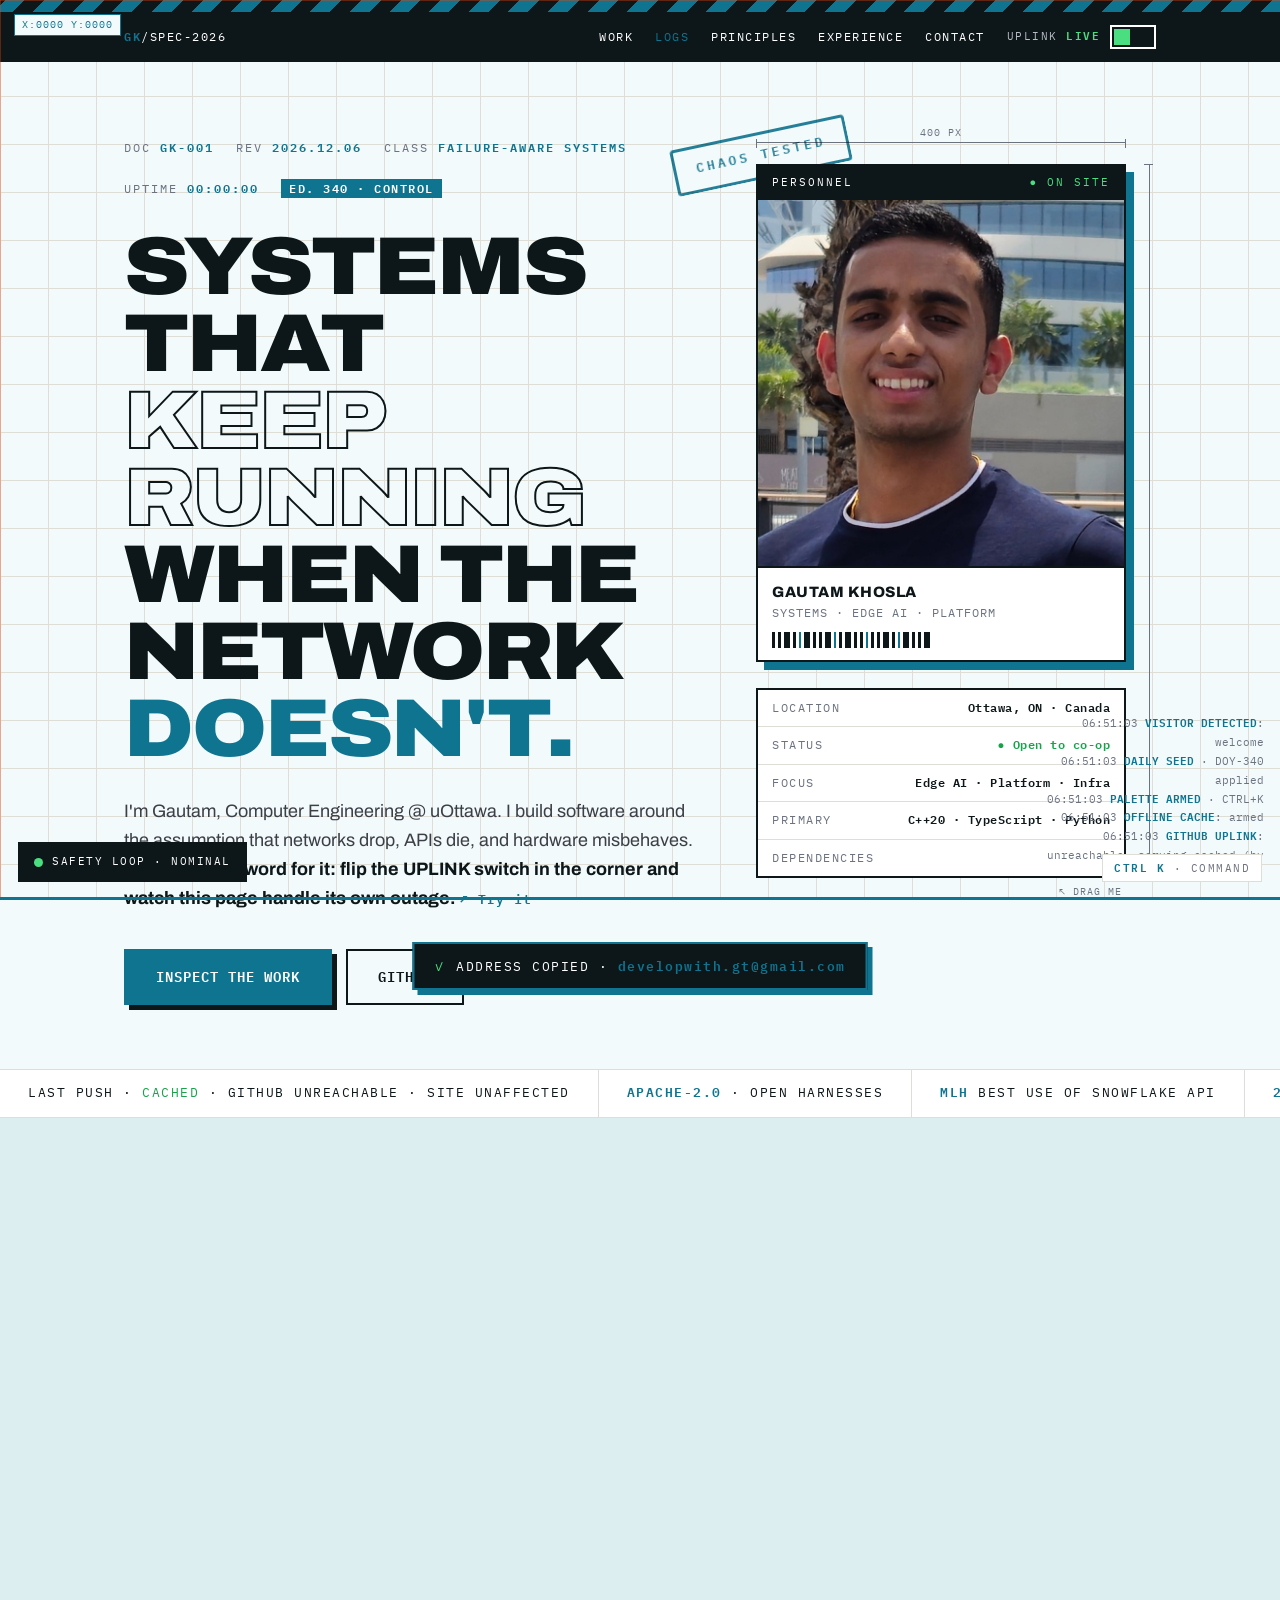
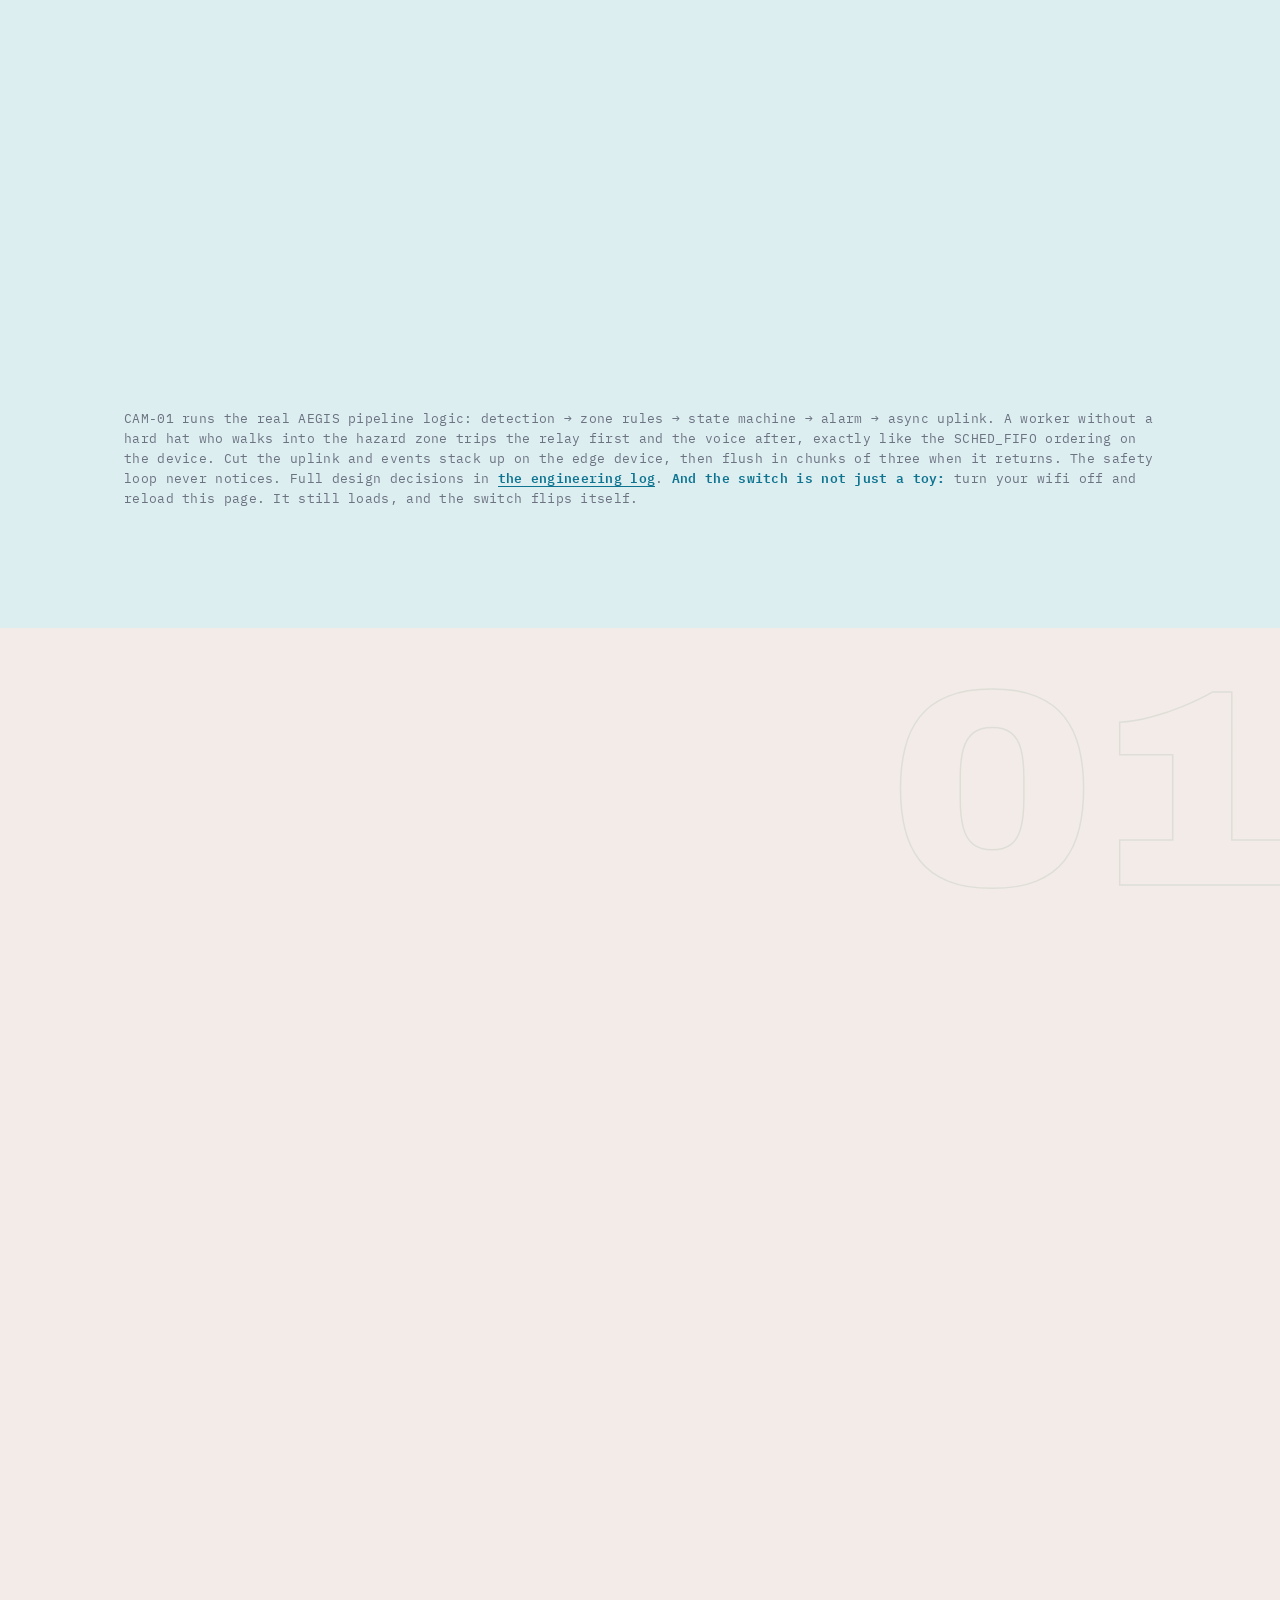
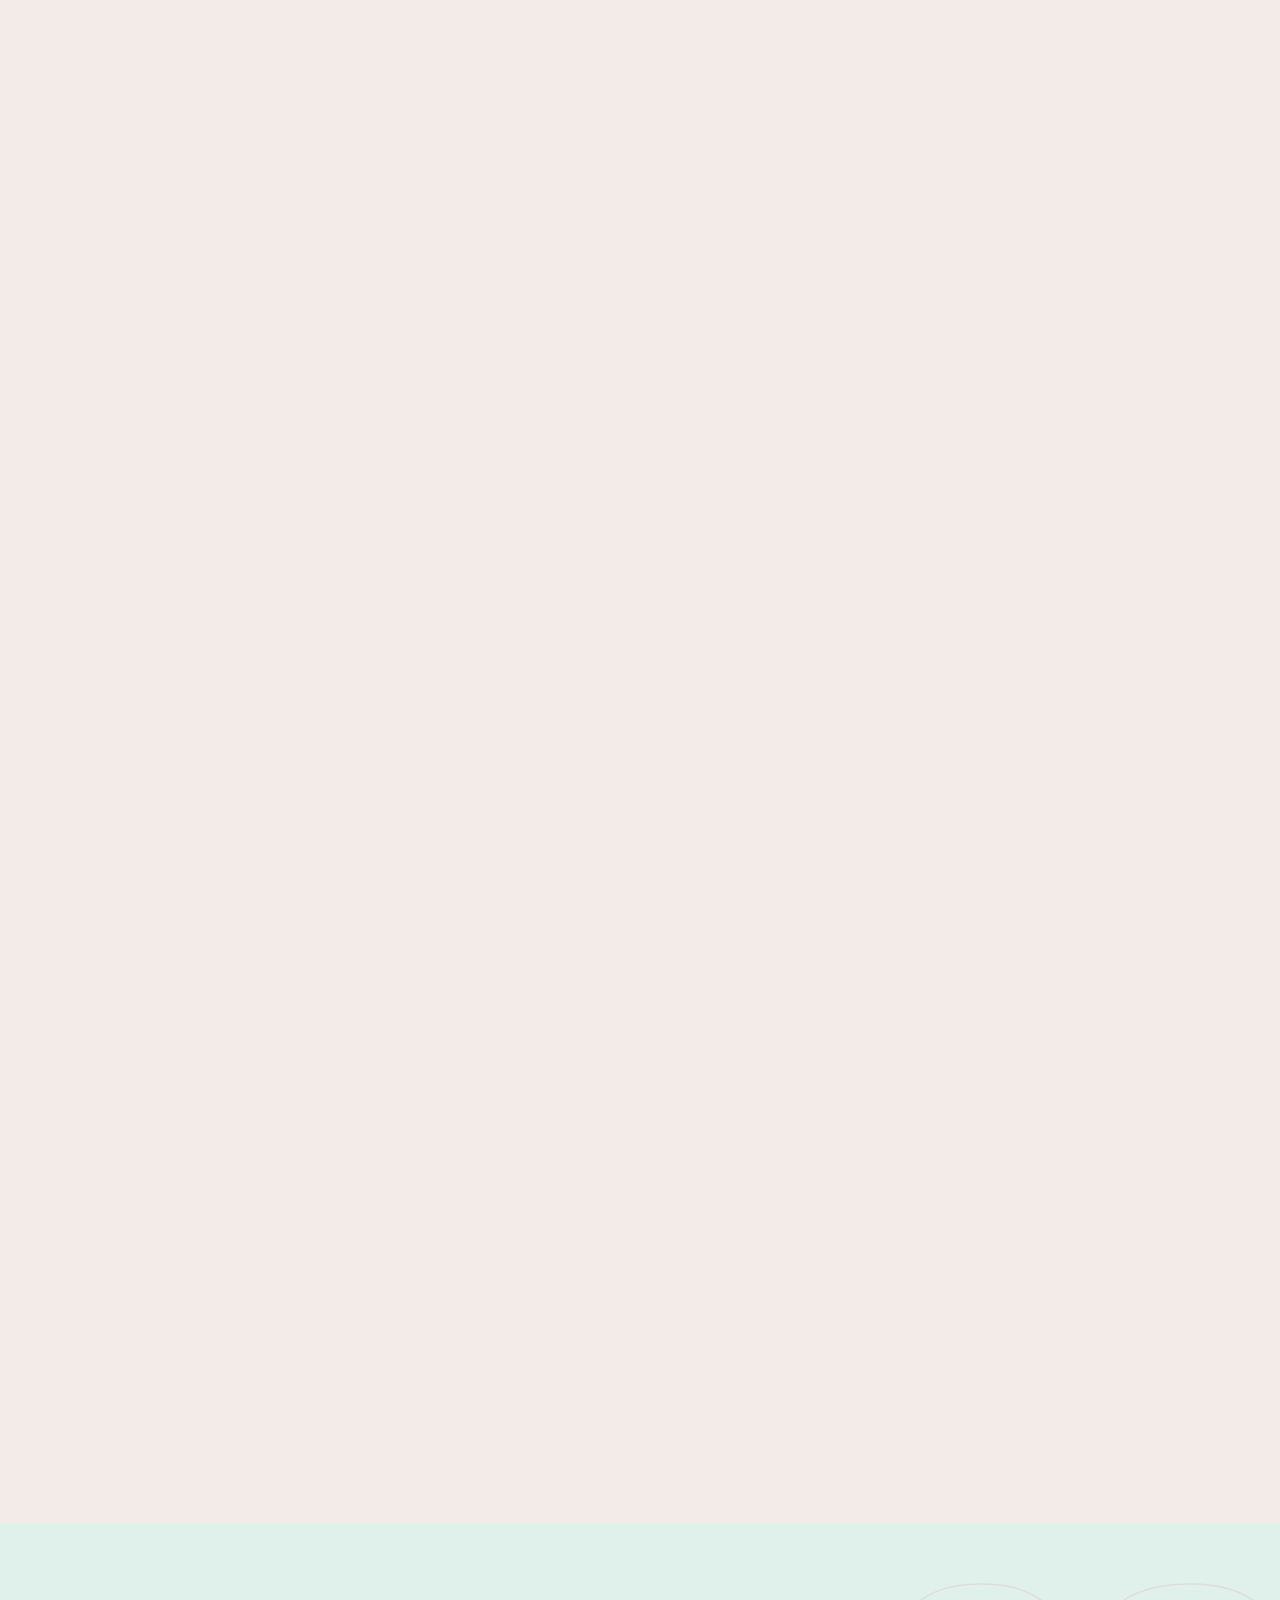
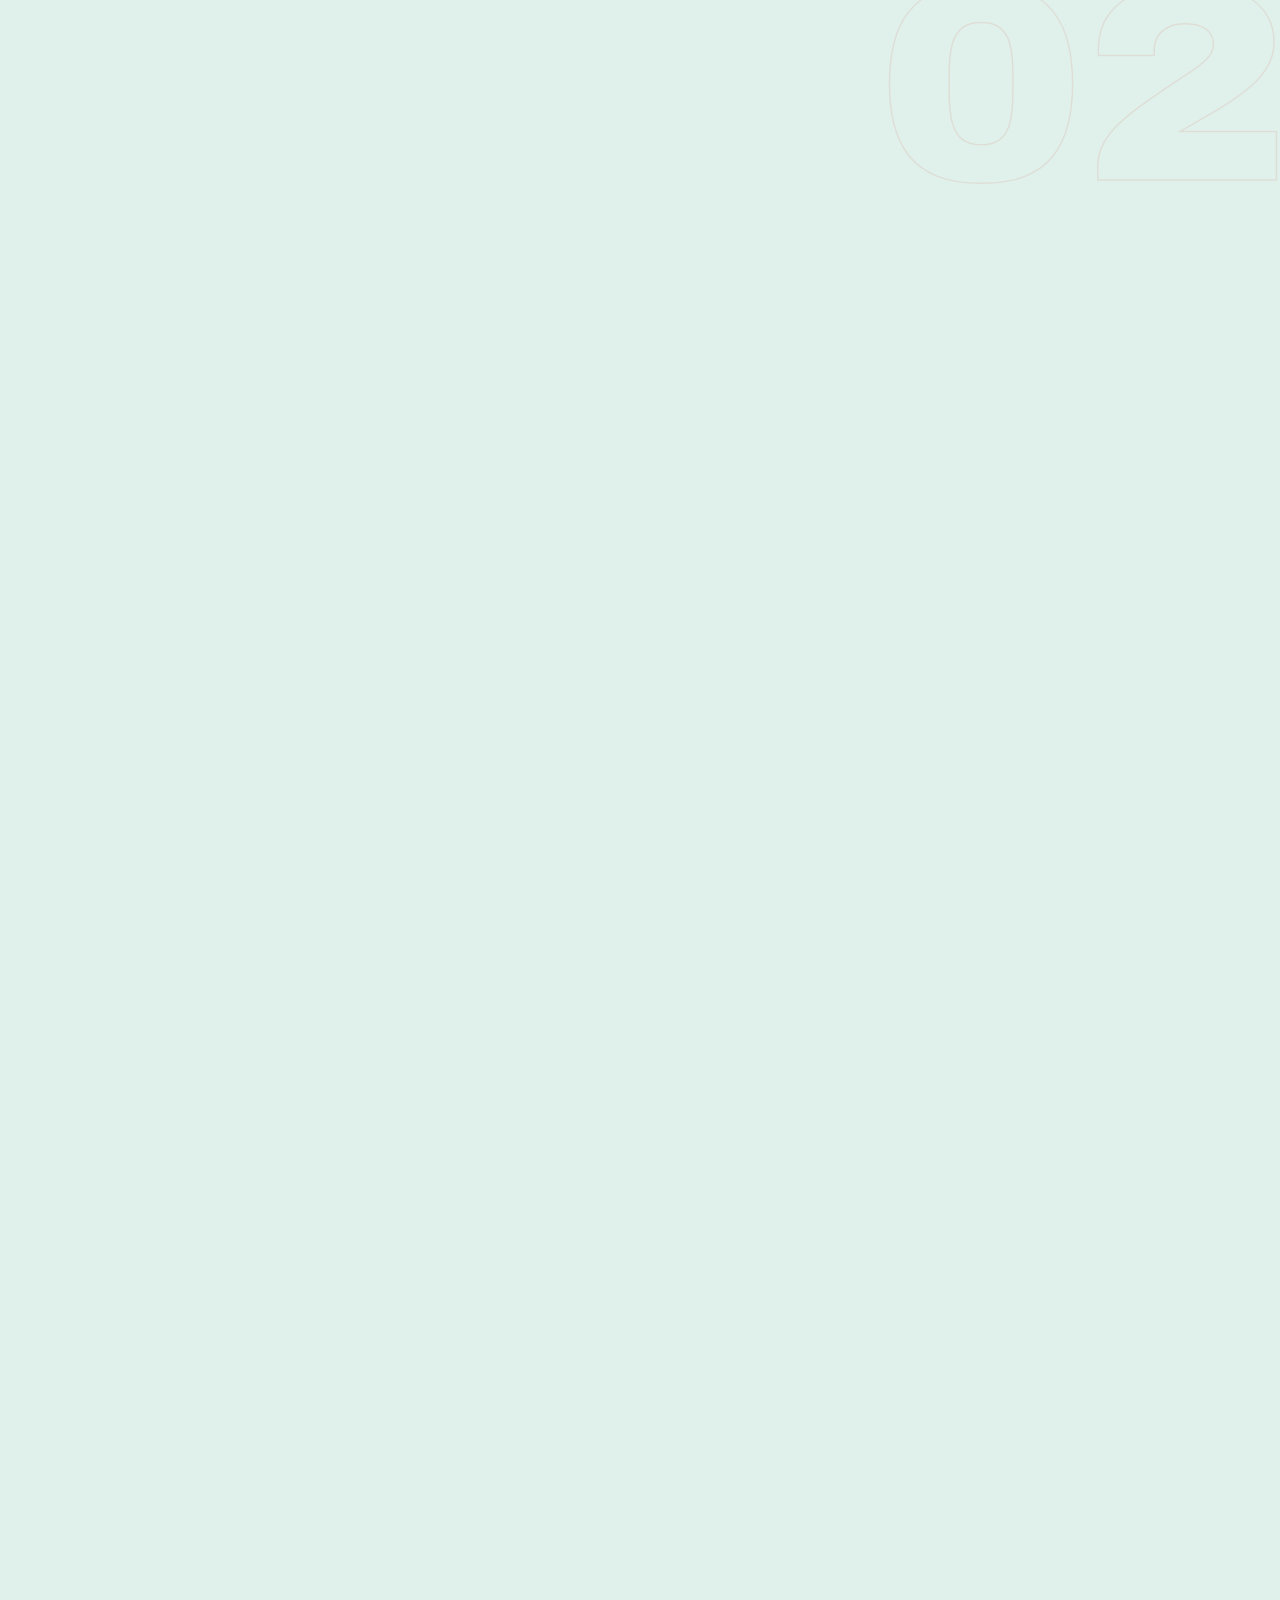
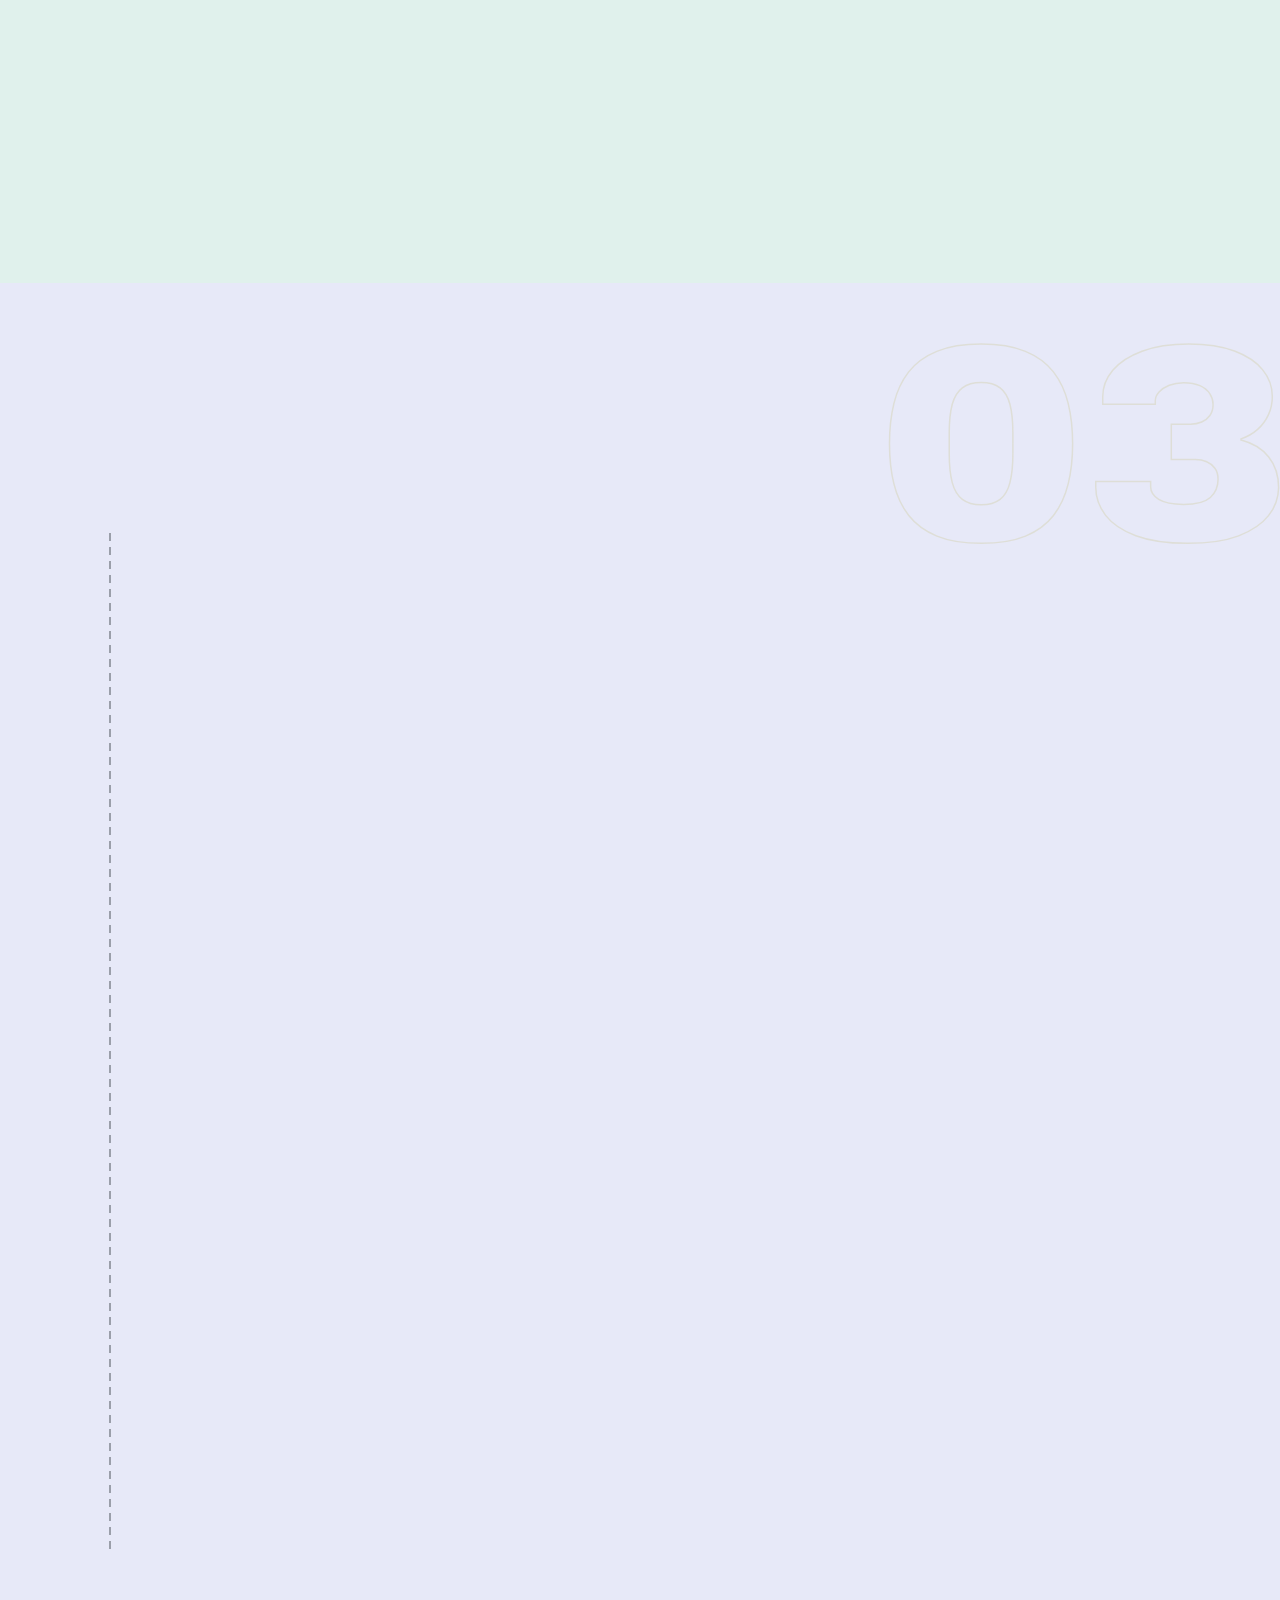
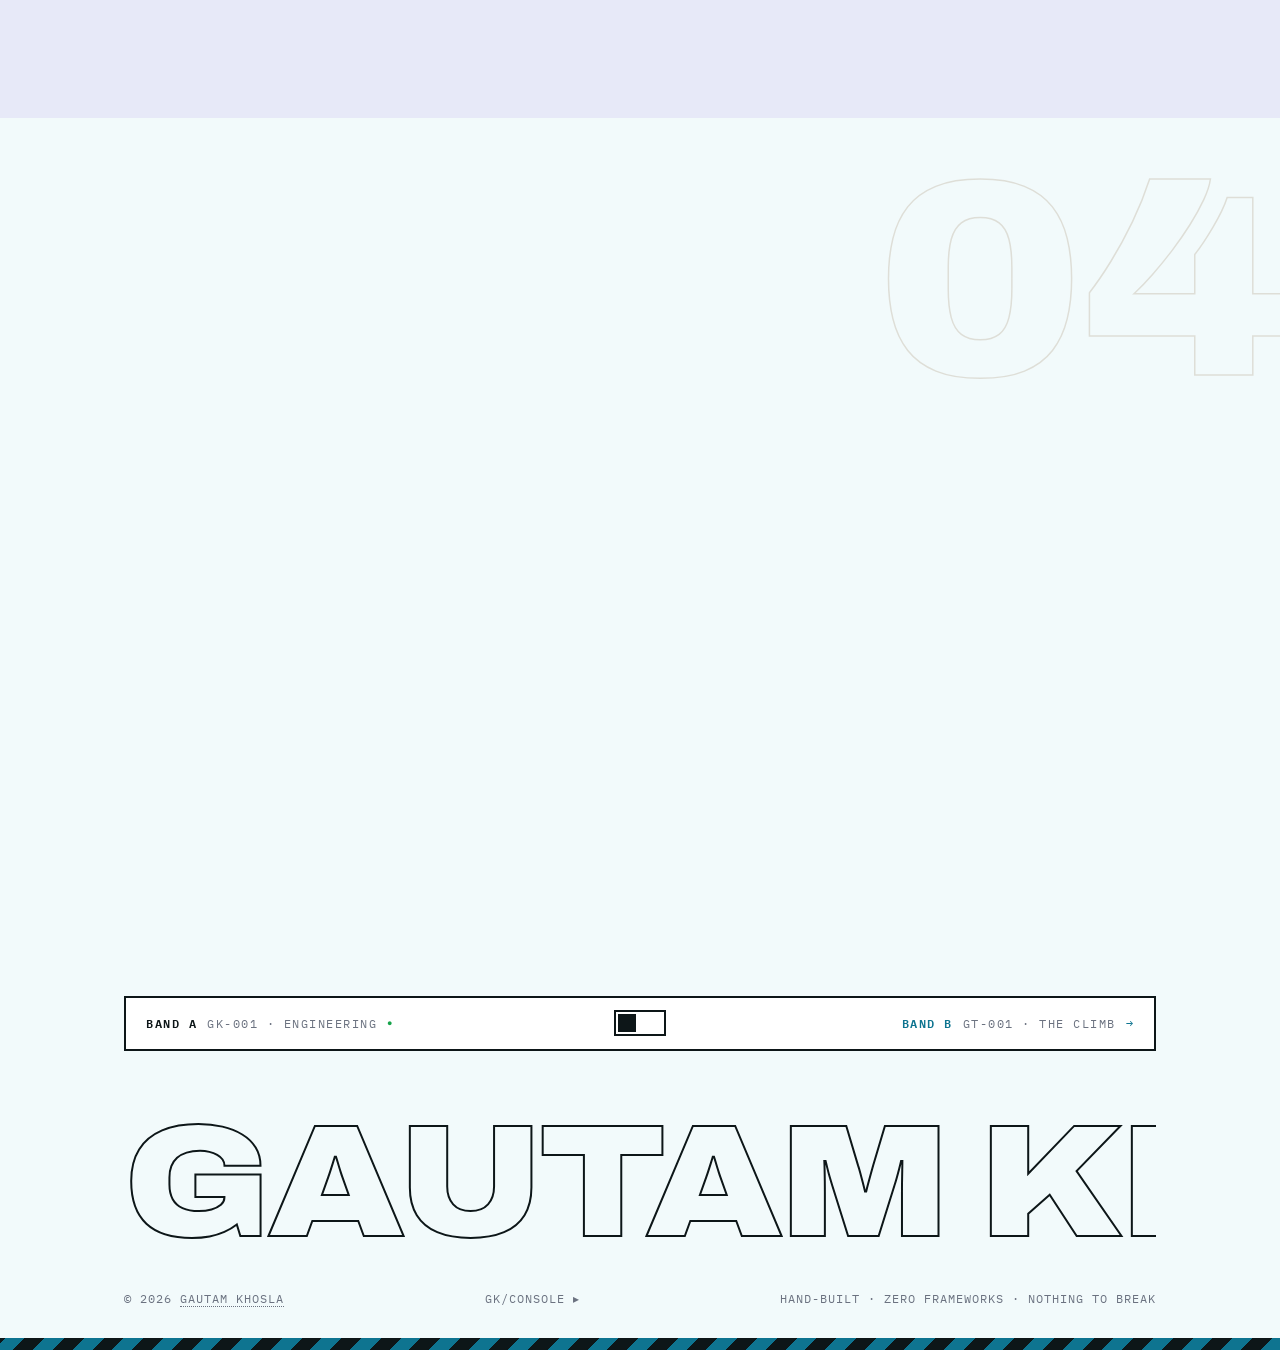
==== index.html @ 57d83ed1 "LADING card: match page wording (55 scanned directories) Co-Authored-By: Claude Opus 5.5 <noreply@an" ====
<!DOCTYPE html>
<html lang="en">
<head>
<meta charset="UTF-8">
<!-- Security. GitHub Pages cannot send HTTP headers, so this is the meta equivalent.
     Placed first in <head>: a meta CSP only governs markup parsed after it.
     Known limits of meta-CSP (per OWASP / MDN): frame-ancestors and sandbox are
     ignored here, so clickjacking is handled by a frame-buster at the top of app.js. -->
<meta http-equiv="Content-Security-Policy" content="
  default-src 'self';
  script-src 'self';
  style-src 'self';
  font-src 'self';
  img-src 'self' data:;
  connect-src 'self' https://api.github.com;
  worker-src 'self';
  manifest-src 'self';
  base-uri 'self';
  form-action 'none';
  object-src 'none';
  frame-src 'none';
  child-src 'none';
  media-src 'none';
  upgrade-insecure-requests;">
<meta name="referrer" content="strict-origin-when-cross-origin">
<meta name="viewport" content="width=device-width, initial-scale=1.0">
<title>Gautam Khosla · Software Engineer, Computer Engineering @ uOttawa</title>
<meta name="description" content="Gautam Khosla is a Computer Engineering student at the University of Ottawa building failure-aware systems: edge AI on QNX RTOS, a daily public screen of Starlink close approaches, autonomous infrastructure with approval gates, and multi-tenant SaaS platforms. Open to co-op placements.">
<meta name="author" content="Gautam Khosla">
<link rel="canonical" href="https://gautamkhosla.com/">

<meta property="og:type" content="profile">
<meta property="og:site_name" content="Gautam Khosla">
<meta property="og:locale" content="en_CA">
<meta property="og:url" content="https://gautamkhosla.com/">
<meta property="og:title" content="Gautam Khosla · Failure-Aware Systems Engineer">
<meta property="og:description" content="Systems that keep running when the network doesn't. Edge AI on QNX RTOS, autonomous infrastructure, multi-tenant platforms. Computer Engineering @ uOttawa.">
<meta property="og:image" content="https://gautamkhosla.com/og-image.png">
<meta property="og:image:width" content="1200">
<meta property="og:image:height" content="630">
<meta property="og:image:alt" content="Gautam Khosla. Systems that keep running when the network doesn't.">
<meta property="profile:first_name" content="Gautam">
<meta property="profile:last_name" content="Khosla">

<meta name="twitter:card" content="summary_large_image">
<meta name="twitter:title" content="Gautam Khosla · Failure-Aware Systems Engineer">
<meta name="twitter:description" content="Systems that keep running when the network doesn't. Flip the UPLINK switch and watch the page survive its own outage.">
<meta name="twitter:image" content="https://gautamkhosla.com/og-image.png">

<script type="application/ld+json">
{
  "@context": "https://schema.org",
  "@type": "ProfilePage",
  "dateModified": "2026-10-17",
  "mainEntity": {
    "@type": "Person",
    "@id": "https://gautamkhosla.com/#gautam-khosla",
    "name": "Gautam Khosla",
    "alternateName": "Gautam Talks",
    "url": "https://gautamkhosla.com",
    "image": "https://gautamkhosla.com/og-image.png",
    "jobTitle": "Software Engineer",
    "description": "Computer Engineering student at the University of Ottawa who builds failure-aware systems: edge AI on QNX RTOS, autonomous infrastructure with approval gates, and multi-tenant platforms.",
    "email": "mailto:developwith.gt@gmail.com",
    "address": {
      "@type": "PostalAddress",
      "addressLocality": "Ottawa",
      "addressRegion": "ON",
      "addressCountry": "CA"
    },
    "alumniOf": {
      "@type": "CollegeOrUniversity",
      "name": "University of Ottawa",
      "sameAs": "https://en.wikipedia.org/wiki/University_of_Ottawa"
    },
    "knowsAbout": [
      "Edge AI",
      "Payroll deduction computation",
      "Model calibration",
      "QNX Real-Time Operating System",
      "C++20",
      "Embedded Systems",
      "Firecracker microVMs",
      "Linux kernel configuration",
      "Go",
      "Transparency logs and merkle trees",
      "TypeScript",
      "Next.js",
      "PostgreSQL",
      "Multi-tenant SaaS architecture",
      "Distributed systems observability",
      "Pre-registered statistical analysis",
      "Computer vision",
      "AI agent evaluation and determinism",
      "Algorithm-based fault tolerance",
      "Silent data corruption and GPU numerics",
      "Extreme value statistics",
      "Software bill of materials and VEX",
      "Binary analysis and symbol tables",
      "Transparency logs and pre-registration",
      "Integrity monitoring and GPS-denied positioning",
      "SLAM and state estimation",
      "Model Context Protocol tool integrity",
      "Supply chain security and signed release provenance",
      "Orbital mechanics and SGP4 propagation",
      "Conjunction screening in low Earth orbit",
      "EU Cyber Resilience Act vulnerability reporting"
    ],
    "award": [
      "MLH Best Use of Snowflake API, HackConcordia",
      "Credits Pool Winner, The Zerops Challenge by WeMakeDevs"
    ],
    "sameAs": [
      "https://github.com/GautamTalksDev",
      "https://orcid.org/0009-0006-7404-8877",
      "https://www.linkedin.com/in/gautam-khosla/",
      "https://www.youtube.com/@GautamKhoslaOfficial",
      "https://www.instagram.com/gautamk.talks/",
      "https://x.com/HeyGautamTalks",
      "https://bio.site/gautamtalks",
      "https://gautamtalks.com"
    ],
    "subjectOf": [
      {
        "@type": "Article",
        "name": "AEGIS Engineering Log",
        "url": "https://gautamkhosla.com/aegis.html"
      },
      {
        "@type": "Article",
        "name": "Mayfly Guest Engineering Log",
        "url": "https://gautamkhosla.com/mayfly.html"
      },
      {
        "@type": "Article",
        "name": "Plumbline Engineering Log",
        "url": "https://gautamkhosla.com/plumbline.html"
      },
      {
        "@type": "Article",
        "name": "label-to-lab Engineering Log",
        "url": "https://gautamkhosla.com/labtolab.html"
      },
      {
        "@type": "Article",
        "name": "Vernier Engineering Log",
        "url": "https://gautamkhosla.com/vernier.html"
      },
      {
        "@type": "Article",
        "name": "Cairn Engineering Log",
        "url": "https://gautamkhosla.com/cairn.html"
      },
      {
        "@type": "Article",
        "name": "mcp-pin Engineering Log",
        "url": "https://gautamkhosla.com/mcppin.html"
      },
      {
        "@type": "ScholarlyArticle",
        "name": "Calibrating the Checksum: An Empirical False-Positive Bound for One-Sided ABFT on bfloat16 GEMM, and What It Fails to Catch",
        "identifier": "https://doi.org/10.5281/zenodo.22054179",
        "url": "https://gautamkhosla.com/assay.html"
      },
      {
        "@type": "ScholarlyArticle",
        "name": "Binary Grounded VEX Clearance Fails Three Times: Upstream of Evidence, on Internal Symbols, and on Version Applicability",
        "identifier": "https://doi.org/10.5281/zenodo.22099794",
        "url": "https://gautamkhosla.com/lading.html"
      },
      {
        "@type": "Dataset",
        "name": "LADING CP-11: a hand labelled corpus and stage attributed failure map for binary grounded VEX clearance across 55 shipped artifacts",
        "identifier": "https://doi.org/10.5281/zenodo.22093232"
      },
      {
        "@type": "TechArticle",
        "name": "PLIMSOLL Pre-Registration and Attestation Specification, Version 1",
        "identifier": "https://doi.org/10.5281/zenodo.22107451",
        "url": "https://gautamkhosla.com/plimsoll.html"
      },
      {
        "@type": "Article",
        "name": "Takehome Engineering Log",
        "url": "https://gautamkhosla.com/takehome.html"
      },
      {
        "@type": "ScholarlyArticle",
        "name": "Confident Where People Disagree: A preregistered, bias-corrected test of whether TypeSafe AI's Jev lowers its confidence when humans disagree, on ChaosNLI",
        "identifier": "https://doi.org/10.5281/zenodo.22971491",
        "url": "https://gautamkhosla.com/jevbench.html"
      },
      {
        "@type": "Article",
        "name": "DODGE Engineering Log",
        "url": "https://gautamkhosla.com/dodge.html"
      },
      {
        "@type": "Article",
        "name": "jevbench Engineering Log",
        "url": "https://gautamkhosla.com/jevbench.html"
      }
    ]
  }
}
</script>

<link rel="icon" href="data:image/svg+xml,%3Csvg xmlns='http://www.w3.org/2000/svg' viewBox='0 0 64 64'%3E%3Crect width='64' height='64' fill='%23FF4100'/%3E%3Ctext x='32' y='44' font-family='monospace' font-size='30' font-weight='700' fill='white' text-anchor='middle'%3EGK%3C/text%3E%3C/svg%3E">
<link rel="preload" href="fonts/archivo-var.woff2" as="font" type="font/woff2" crossorigin>
<link rel="preload" href="fonts/plexmono-400.woff2" as="font" type="font/woff2" crossorigin>
<link rel="stylesheet" href="styles.css">
</head>
<body>

<div id="chx"></div><div id="chy"></div><div id="coord">X:0000 Y:0000</div>

<div class="hazard"></div>

<div class="topbar">
  <div class="wrap">
    <a href="#top"><b class="acc">GK</b>/SPEC-2026</a>
    <div class="right">
      <a href="#work" class="scramble">WORK</a>
      <a href="#work" class="scramble loglink">LOGS</a>
      <a href="#principles" class="scramble">PRINCIPLES</a>
      <a href="#experience" class="scramble">EXPERIENCE</a>
      <a href="#contact" class="scramble">CONTACT</a>
      <div class="killswitch" id="kill" role="switch" aria-checked="false" tabindex="0" title="Simulate a network outage">
        <span class="lbl">UPLINK <b id="linkState">LIVE</b></span>
        <div class="sw"></div>
      </div>
    </div>
  </div>
</div>

<header id="top">
  <div class="stamp">Inspected &amp; Approved</div>
  <div class="wrap">
    <div class="hero">
      <div>
        <div class="doc-ref">
          <span>DOC <b>GK-001</b></span>
          <span>REV <b id="revDate">2026.07</b></span>
          <span>CLASS <b class="scramble-auto">FAILURE-AWARE SYSTEMS</b></span>
          <span>UPTIME <b id="clock">00:00:00</b></span>
          <span><b class="edition" id="edition">EDITION</b></span>
        </div>
        <h1>
          <span class="row"><span>Systems that</span></span>
          <span class="row"><span class="outline">keep running</span></span>
          <span class="row"><span>when the network <span class="accent">doesn't.</span></span></span>
        </h1>
        <p class="lede">I'm Gautam, Computer Engineering @ uOttawa. I build software around the assumption that networks drop, APIs die, and hardware misbehaves. <strong>Don't take my word for it: flip the UPLINK switch in the corner and watch this page handle its own outage.</strong> <span class="try-me">Try it</span></p>
        <div class="cta-row">
          <a class="btn btn-primary" href="#work">Inspect the work</a>
          <a class="btn btn-ghost" href="https://github.com/GautamTalksDev">GitHub</a>
        </div>
      </div>

      <div class="badge-zone">
        <div class="dim dim-t"><span>400 PX</span></div>
        <div class="dim dim-r"><span>PERSONNEL REF. 01</span></div>
        <aside class="badge" id="badge">
          <div class="badge-head"><span>PERSONNEL</span><span class="live" id="badgeLive">● ON SITE</span></div>
          <div class="badge-photo"><img src="profile.jpg" alt="Gautam Khosla" width="800" height="800" draggable="false"></div>
          <div class="badge-foot">
            <div class="nm">Gautam Khosla</div>
            <div class="rl">SYSTEMS · EDGE AI · PLATFORM</div>
            <div class="badge-bars" aria-hidden="true"><i></i><i></i><i></i><i></i><i></i><i></i><i></i><i></i><i></i><i></i><i></i><i></i><i></i><i></i><i></i><i></i><i></i><i></i><i></i><i></i><i></i><i></i><i></i><i></i></div>
          </div>
        </aside>
        <span class="drag-hint">↖ DRAG ME</span>
        <div class="quickspec">
          <div><span>LOCATION</span><b>Ottawa, ON · Canada</b></div>
          <div><span>STATUS</span><b class="avail">Open to co-op</b></div>
          <div><span>FOCUS</span><b>Edge AI · Platform · Infra</b></div>
          <div><span>PRIMARY</span><b>C++20 · TypeScript · Python</b></div>
          <div><span>DEPENDENCIES</span><b>0</b></div>
        </div>
      </div>
    </div>
  </div>

  <div class="ticker" aria-hidden="true">
    <div class="ticker-track" id="tickerTrack">
      <span class="live-slot">LAST PUSH · <i>CHECKING…</i></span><span><b>APACHE-2.0</b> · OPEN HARNESSES</span><span><b>MLH</b> BEST USE OF SNOWFLAKE API</span><span><b>2ND</b> · CIVIC TECH · HACK THE HILL III</span><span><b>80 / 80</b> · RECALL VS BRUTE FORCE · DODGE</span><span><b>8,838 / 9,002</b> · AGREE WITH THE CRA</span><span><b>C++20</b> ON QNX RTOS</span><span><b>0</b> NETWORK DEPS IN THE SAFETY LOOP</span><span><b>4</b> QNX PROCESSES · 0 DROPS</span>
      <span class="live-slot">LAST PUSH · <i>CHECKING…</i></span><span><b>APACHE-2.0</b> · OPEN HARNESSES</span><span><b>MLH</b> BEST USE OF SNOWFLAKE API</span><span><b>2ND</b> · CIVIC TECH · HACK THE HILL III</span><span><b>80 / 80</b> · RECALL VS BRUTE FORCE · DODGE</span><span><b>8,838 / 9,002</b> · AGREE WITH THE CRA</span><span><b>C++20</b> ON QNX RTOS</span><span><b>0</b> NETWORK DEPS IN THE SAFETY LOOP</span><span><b>4</b> QNX PROCESSES · 0 DROPS</span>
    </div>
  </div>
</header>

<section id="sim-sec" data-log="SEC.00 · LIVE SIMULATION">
  <div class="wrap">
    <div class="sec-head reveal"><span class="sec-no">SEC. 00</span><h2>Live simulation · <span id="simName">AEGIS</span></h2></div>
    <div class="sim-tabs reveal" role="tablist" aria-label="Choose a camera">
      <button class="sim-tab on" role="tab" id="tabAegis" data-sim="aegis" aria-selected="true" aria-controls="simShell">CAM-01 · WORKSITE<i>AEGIS · EDGE SAFETY LOOP · SOLO</i></button>
      <button class="sim-tab" role="tab" id="tabPl" data-sim="pl" aria-selected="false" aria-controls="simShell" tabindex="-1">CAM-02 · STREET<i>PORCHLIGHT · NEIGHBOUR MESH · TEAM OF FOUR</i></button>
    </div>
    <div class="sim-shell reveal" id="simShell" role="tabpanel" aria-labelledby="tabAegis">
      <div class="sim-bar" data-cam="aegis">
        <span><b>AEGIS-SIM</b> · CAM-01 · WORKSITE · ZONE A</span>
        <span class="rec">● REC</span>
        <span>SSD-MOBILENET · 300×300 · ON-DEVICE</span>
      </div>
      <div class="sim-bar is-off" data-cam="pl">
        <span><b>PORCHLIGHT-SIM</b> · CAM-02 · STREET · GRID DOWN</span>
        <span class="gossip">● GOSSIP</span>
        <span>LOSS 30% · DROPPED <span id="plDrop">0</span></span>
      </div>
      <canvas id="townCv" width="1000" height="380" role="img" aria-label="One town in a storm. At the west end, a worksite where AEGIS watches workers for hard hats and fires a relay when someone enters the hazard zone without one. At the east end, a street where Porchlight passes calls for help between neighbours' laptops to City Hall."></canvas>
      <div class="sim-foot" data-cam="aegis">
        <div class="sim-cell"><div class="k">SAFETY STATE</div><div class="v safe" id="simState">SAFE</div></div>
        <div class="sim-cell"><div class="k">RELAY / GPIO</div><div class="v" id="simRelay">IDLE</div></div>
        <div class="sim-cell"><div class="k">EVENTS UPLINKED</div><div class="v orange" id="simSent">0</div></div>
        <div class="sim-cell"><div class="k">OFFLINE BUFFER</div><div class="v" id="simBuf">0</div></div>
      </div>
      <div class="sim-foot is-off" data-cam="pl">
        <div class="sim-cell"><div class="k">CITY LINK</div><div class="v safe" id="plLink">LIVE</div></div>
        <div class="sim-cell"><div class="k">HELD ON THE STREET</div><div class="v" id="plHeld">0</div></div>
        <div class="sim-cell"><div class="k">DELIVERED · EXACTLY ONCE</div><div class="v orange" id="plDel">0</div></div>
        <div class="sim-cell"><div class="k">CALLS LOST</div><div class="v safe" id="plLost">0 OF 0</div></div>
      </div>
    </div>
    <p class="sim-note reveal"><b>One town, one storm.</b> The worksite at the west end runs AEGIS; the street at the east end runs Porchlight. <b>Flip the UPLINK switch above</b> and the same outage hits both at once. Switch cameras to fly across town, or drag to orbit. Drawn in 3D with a hand-written projection and no library, so this page still makes zero third-party requests.</p>
    <p class="sim-note" data-cam="aegis">CAM-01 runs the real AEGIS pipeline logic: detection → zone rules → state machine → alarm → async uplink. A worker without a hard hat who walks into the hazard zone trips the relay first and the voice after, exactly like the SCHED_FIFO ordering on the device. Cut the uplink and events stack up on the edge device, then flush in chunks of three when it returns. The safety loop never notices. Full design decisions in <a href="aegis.html">the engineering log</a>. <b>And the switch is not just a toy:</b> turn your wifi off and reload this page. It still loads, and the switch flips itself.</p>
    <p class="sim-note is-off" data-cam="pl">CAM-02 is a sketch of Porchlight's delivery rules: a beacon press is resent until a neighbour's node acknowledges it, nodes gossip every call to each other and repair gaps on the next exchange, and <b>30% of all messages are dropped on purpose</b>. Cut the uplink and calls wait on the street, then reach City Hall exactly once when it returns. The project's own test runs 30 nodes, cuts the City link 50 times, and delivers 200 of 200 calls. Like this one, it is a simulation, not a field trial. Built by a team of four at Hack the Hill III, second place in Civic Technology. <a rel="noopener noreferrer external" href="https://github.com/GautamTalksDev/porchlight">Read the source</a>.</p>
  </div>
</section>

<section id="work" data-log="SEC.01 · INSPECTING WORK">
  <div class="ghost-no">01</div>
  <div class="wrap">
    <div class="sec-head reveal"><span class="sec-no">SEC. 01</span><h2>Selected work</h2></div>

    <div class="showcase reveal" id="showcase" aria-roledescription="carousel">
      <div class="rail" id="rail">

        <!-- DODGE (GK-013). SOURCES: DODGE README (355,848; first screen 11,143 / 4,502 / 12,290), docs/VALIDATION.md
             (80 of 80; 53 vs 97.5 degree crossing), docs/METHOD.md (SGP4, under 5 km kept, not collision probabilities). -->
        <div class="slide active">
          <div class="slide-viz" aria-hidden="true">
            <svg viewBox="0 0 420 220" xmlns="http://www.w3.org/2000/svg">
              <text x="10" y="18" fill="#6B7280" font-family="monospace" font-size="10" letter-spacing="2">CLOSE APPROACHES · NEXT 24 H · PUBLIC DATA</text>
              <path d="M10 150 C120 40, 300 40, 410 120" fill="none" stroke="#6B7280" stroke-width="1.5"/>
              <path d="M20 48 C150 160, 290 170, 410 70" fill="none" stroke="#6B7280" stroke-width="1.5"/>
              <text x="390" y="134" fill="#6B7280" font-family="monospace" font-size="9">53&#176;</text>
              <text x="26" y="40" fill="#6B7280" font-family="monospace" font-size="9">97.5&#176;</text>
              <path class="dtrk" d="M10 150 C108.1 51.9, 261.9 41.3, 372.1 96.9" fill="none" stroke="#FF4100" stroke-width="2.4" stroke-linecap="round"/>
              <circle class="dpip" cx="372.1" cy="96.9" r="5" fill="#C4453A"/>
              <path class="dpip" d="M318 100 L364 97.5" stroke="#C4453A" stroke-width="1"/>
              <text class="dpip" x="252" y="104" fill="#C4453A" font-family="monospace" font-size="9.5">PASS &lt; 5 KM</text>
              <text x="10" y="176" fill="#D7DBE4" font-family="monospace" font-size="9">11,143 STARLINK &#183; 4,502 OTHERS &#183; 12,290 PASSES &lt; 5 KM (DAY 1)</text>
              <text x="10" y="192" fill="#D7DBE4" font-family="monospace" font-size="9">RECALL 80 / 80 VS BRUTE FORCE</text>
              <text x="10" y="210" fill="#C4453A" font-family="monospace" font-size="9">SCREENING GRADE. NOT A COLLISION PROBABILITY.</text>
            </svg>
          </div>
          <div class="slide-txt">
            <div class="sk">SHOWCASE A/F &#183; ORBITS / OPEN DATA</div>
            <h3>DODGE <span class="net-tag cloud">SIGNED DAILY &#183; PUBLIC DATA</span></h3>
            <div class="tg">Who makes Starlink dodge</div>
            <p>Starlink moved out of the way 355,848 times in a year, by SpaceX's count in its FCC reports as published by Space.com. Screening is free; who causes the risk is not published. Every day DODGE propagates every tracked object with a public orbit in Starlink's altitude band with SGP4, finds each pass under 5 km and names the owner. Its fast screen found 80 of 80 passes a brute force search found, and each day's data is hash-chained and signed.</p>
            <a href="dodge.html">READ THE ENGINEERING LOG &#8594;</a>
          </div>
        </div>

        <div class="slide">
          <div class="slide-viz" aria-hidden="true">
            <svg viewBox="0 0 420 220" xmlns="http://www.w3.org/2000/svg">
              <text x="10" y="18" fill="#6B7280" font-family="monospace" font-size="10" letter-spacing="2">EDGE PIPELINE · QNX · SCHED_FIFO</text>
              <g font-family="monospace" font-size="10.5" fill="#D7DBE4">
                <rect x="10" y="45" width="82" height="34" fill="none" stroke="#6B7280" stroke-width="1.5"/><text x="20" y="66">capture</text>
                <rect x="118" y="45" width="82" height="34" fill="none" stroke="#6B7280" stroke-width="1.5"/><text x="132" y="66">vision</text>
                <rect x="226" y="45" width="82" height="34" fill="none" stroke="#FF4100" stroke-width="2"/><text x="240" y="66" fill="#FF4100">safety</text>
                <rect x="334" y="45" width="76" height="34" fill="none" stroke="#6B7280" stroke-width="1.5" stroke-dasharray="4 3"/><text x="344" y="66">uplink</text>
              </g>
              <path class="flow" d="M92 62 H118 M200 62 H226 M308 62 H334" stroke="#FF4100" stroke-width="2" fill="none"/>
              <path d="M267 79 V120" stroke="#FF4100" stroke-width="2" fill="none"/>
              <rect class="relay-blip" x="240" y="120" width="54" height="30" fill="#2A2C33" stroke="#FF4100" stroke-width="2"/>
              <text x="247" y="139" fill="#fff" font-family="monospace" font-size="10">RELAY</text>
              <text x="240" y="172" fill="#6B7280" font-family="monospace" font-size="9.5">P30 FIRST · VOICE P8 AFTER</text>
              <text x="334" y="100" fill="#6B7280" font-family="monospace" font-size="9.5">async · optional</text>
            </svg>
          </div>
          <div class="slide-txt">
            <div class="sk">SHOWCASE B/F · EDGE / RTOS</div>
            <h3>AEGIS <span class="net-tag edge">EDGE · SURVIVES OUTAGE</span></h3>
            <div class="tg">The safety loop never touches the network</div>
            <p>C++20 on QNX 8.0, four processes over MsgSend/MsgReceive, detection to relay entirely on-device. The dashed uplink box is the point: it's the only optional part.</p>
            <a href="aegis.html">READ THE ENGINEERING LOG →</a>
          </div>
        </div>

        <div class="slide">
          <div class="slide-viz" aria-hidden="true">
            <svg viewBox="0 0 420 220" xmlns="http://www.w3.org/2000/svg">
              <text x="10" y="18" fill="#6B7280" font-family="monospace" font-size="10" letter-spacing="2">PINNED AT APPROVAL &#183; RE-DERIVED EVERY CONNECT</text>
              <g font-family="monospace" font-size="10.5" fill="#D7DBE4">
                <rect x="10" y="40" width="96" height="34" fill="none" stroke="#6B7280" stroke-width="1.5"/><text x="24" y="61">client</text>
                <rect x="138" y="40" width="112" height="34" fill="none" stroke="#FF4100" stroke-width="2"/><text x="152" y="61" fill="#FF4100">mcp-pin</text>
                <rect x="282" y="40" width="96" height="34" fill="none" stroke="#6B7280" stroke-width="1.5" stroke-dasharray="4 3"/><text x="296" y="61">server</text>
              </g>
              <path class="flow" d="M106 57 H138" stroke="#FF4100" stroke-width="2" fill="none"/>
              <path d="M250 57 H282" stroke="#C4453A" stroke-width="2" fill="none" stroke-dasharray="4 4"/>
              <text x="254" y="34" fill="#C4453A" font-family="monospace" font-size="9">blocked</text>
              <g font-family="monospace" font-size="10">
                <text x="10" y="106" fill="#6B7280">pinned</text>
                <rect class="kh k1" x="76" y="96" width="150" height="13" fill="#6B7280"/>
                <text x="10" y="132" fill="#FF4100">observed</text>
                <rect class="kh k2" x="76" y="122" width="150" height="13" fill="#FF4100"/>
              </g>
              <rect class="kblock" x="10" y="150" width="180" height="24" fill="none" stroke="#C4453A" stroke-width="2"/>
              <text class="kblock" x="22" y="167" fill="#C4453A" font-family="monospace" font-size="10.5" letter-spacing="1">SESSION BLOCKED</text>
              <text x="204" y="167" fill="#6B7280" font-family="monospace" font-size="9">QUEUED CALLS NOT FORWARDED</text>
              <text x="10" y="196" fill="#6B7280" font-family="monospace" font-size="9">4,812 LOG ENTRIES &#183; 248 SERVERS &#183; CHAIN INTACT, HEAD SIGNED</text>
              <text x="10" y="212" fill="#6B7280" font-family="monospace" font-size="9">ZERO INFERENCE. IT HASHES AND COMPARES.</text>
            </svg>
          </div>
          <div class="slide-txt">
            <div class="sk">SHOWCASE C/F &#183; AGENT SECURITY</div>
            <h3>mcp-pin <span class="net-tag edge">SIGNED PUBLIC LOG</span></h3>
            <div class="tg">The tool you approved is not the tool you're running</div>
            <p>You approve an MCP server's tools once and that decision is never revisited, even though a tool description is an instruction with the reach of a system prompt. mcp-pin fingerprints what you approved, blocks the session when it moves, and keeps a signed public history of every version across 248 servers. Its own recrawl corrected 17 of its earlier numbers.</p>
            <a href="mcppin.html">READ THE ENGINEERING LOG &#8594;</a>
          </div>
        </div>

        <div class="slide">
          <div class="slide-viz" aria-hidden="true">
            <svg viewBox="0 0 420 220" xmlns="http://www.w3.org/2000/svg">
              <text x="10" y="18" fill="#6B7280" font-family="monospace" font-size="10" letter-spacing="2">TRUE ERROR vs CLAIMED PROTECTION LEVEL</text>
              <line x1="10" y1="150" x2="410" y2="150" stroke="#2A2C33" stroke-width="1"/>
              <line x1="10" y1="112" x2="300" y2="112" stroke="#6B7280" stroke-width="2" stroke-dasharray="6 5"/>
              <text x="306" y="116" fill="#6B7280" font-family="monospace" font-size="9">CLAIMED PL</text>
              <path class="cerr" d="M10 148 L70 144 L130 134 L190 116 L250 88 L310 56 L400 36" fill="none" stroke="#FF4100" stroke-width="2.4" stroke-linecap="round"/>
              <text x="300" y="30" fill="#FF4100" font-family="monospace" font-size="9.5">TRUE ERROR</text>
              <circle class="cpip" cx="196" cy="113" r="4.5" fill="#C4453A"/>
              <text x="120" y="176" fill="#C4453A" font-family="monospace" font-size="9">error escapes the bound here</text>
              <rect x="10" y="186" width="400" height="18" fill="#2A2C33"/>
              <text x="20" y="199" fill="#16A34A" font-family="monospace" font-size="9.5">STATE: NOMINAL &#183; NOMINAL &#183; NOMINAL &#183; NOMINAL &#183; NOMINAL</text>
              <text x="10" y="216" fill="#6B7280" font-family="monospace" font-size="8.5">FAULTS INJECTED SYNTHETICALLY. NOT FIELD-OBSERVED MINE DRIFT.</text>
            </svg>
          </div>
          <div class="slide-txt">
            <div class="sk">SHOWCASE D/F &#183; ROBOTICS / SAFETY</div>
            <h3>Cairn <span class="net-tag edge">~0.5 ms ON A LAPTOP</span></h3>
            <div class="tg">Catching a robot that is confidently lost</div>
            <p>GPS dies underground and SLAM fails silently: the pose drifts while the covariance stays tight. Cairn is the error bar, not the dot. On injected drift a naive monitor never alarmed and error hit 20.5 m; an earlier 12 s detection claim is withdrawn, because the same check alarms just as fast with no drift at all. Its own worst case, common-mode faults (wrong but reporting all good for 73% of the run), is written up in the docs.</p>
            <a href="cairn.html">READ THE ENGINEERING LOG &#8594;</a>
          </div>
        </div>

        <div class="slide">
          <div class="slide-viz" aria-hidden="true">
            <svg viewBox="0 0 420 220" xmlns="http://www.w3.org/2000/svg">
              <text x="10" y="18" fill="#6B7280" font-family="monospace" font-size="10" letter-spacing="2">9,002 BOUNDARY CASES · CRA CALCULATOR AS ORACLE</text>
              <g>
                <rect class="tkc k1" x="10" y="32" width="10" height="10" fill="#6B7280"/>
                <rect class="tkc k1" x="23" y="32" width="10" height="10" fill="#6B7280"/>
                <rect class="tkc k1" x="36" y="32" width="10" height="10" fill="#6B7280"/>
                <rect class="tkc k1" x="49" y="32" width="10" height="10" fill="#6B7280"/>
                <rect class="tkc k1" x="62" y="32" width="10" height="10" fill="#6B7280"/>
                <rect class="tkc k2" x="75" y="32" width="10" height="10" fill="#6B7280"/>
                <rect class="tkc k2" x="88" y="32" width="10" height="10" fill="#6B7280"/>
                <rect class="tkc k2" x="101" y="32" width="10" height="10" fill="#6B7280"/>
                <rect class="tkc k2" x="114" y="32" width="10" height="10" fill="#6B7280"/>
                <rect class="tkc k2" x="127" y="32" width="10" height="10" fill="#6B7280"/>
                <rect class="tkc k3" x="140" y="32" width="10" height="10" fill="#6B7280"/>
                <rect class="tkc k3" x="153" y="32" width="10" height="10" fill="#6B7280"/>
                <rect class="tkc k3" x="166" y="32" width="10" height="10" fill="#6B7280"/>
                <rect class="tkc k3" x="179" y="32" width="10" height="10" fill="#6B7280"/>
                <rect class="tkc k3" x="192" y="32" width="10" height="10" fill="#6B7280"/>
                <rect class="tkc k4" x="205" y="32" width="10" height="10" fill="#6B7280"/>
                <rect class="tkc k4" x="218" y="32" width="10" height="10" fill="#6B7280"/>
                <rect class="tkc k4" x="231" y="32" width="10" height="10" fill="#6B7280"/>
                <rect class="tkc k4" x="244" y="32" width="10" height="10" fill="#6B7280"/>
                <rect class="tkc k4" x="257" y="32" width="10" height="10" fill="#6B7280"/>
                <rect class="tkc k5" x="270" y="32" width="10" height="10" fill="#6B7280"/>
                <rect class="tkc k5" x="283" y="32" width="10" height="10" fill="#6B7280"/>
                <rect class="tkc k5" x="296" y="32" width="10" height="10" fill="#6B7280"/>
                <rect class="tkc k5" x="309" y="32" width="10" height="10" fill="#6B7280"/>
                <rect class="tkc k5" x="322" y="32" width="10" height="10" fill="#6B7280"/>
                <rect class="tkc k6" x="335" y="32" width="10" height="10" fill="#6B7280"/>
                <rect class="tkc k6" x="348" y="32" width="10" height="10" fill="#6B7280"/>
                <rect class="tkc k6" x="361" y="32" width="10" height="10" fill="#6B7280"/>
                <rect class="tkc k6" x="374" y="32" width="10" height="10" fill="#6B7280"/>
                <rect class="tkc k6" x="387" y="32" width="10" height="10" fill="#6B7280"/>
                <rect class="tkc k1" x="10" y="45" width="10" height="10" fill="#6B7280"/>
                <rect class="tkc k1" x="23" y="45" width="10" height="10" fill="#6B7280"/>
                <rect class="tkc k1" x="36" y="45" width="10" height="10" fill="#6B7280"/>
                <rect class="tkc k1" x="49" y="45" width="10" height="10" fill="#6B7280"/>
                <rect class="tkc k1" x="62" y="45" width="10" height="10" fill="#6B7280"/>
                <rect class="tkc k2" x="75" y="45" width="10" height="10" fill="#6B7280"/>
                <rect class="tkc k2" x="88" y="45" width="10" height="10" fill="#6B7280"/>
                <rect class="tkc k2" x="101" y="45" width="10" height="10" fill="#6B7280"/>
                <rect class="tkd" x="114" y="45" width="10" height="10" fill="#FF4100"/>
                <rect class="tkc k2" x="127" y="45" width="10" height="10" fill="#6B7280"/>
                <rect class="tkc k3" x="140" y="45" width="10" height="10" fill="#6B7280"/>
                <rect class="tkc k3" x="153" y="45" width="10" height="10" fill="#6B7280"/>
                <rect class="tkc k3" x="166" y="45" width="10" height="10" fill="#6B7280"/>
                <rect class="tkc k3" x="179" y="45" width="10" height="10" fill="#6B7280"/>
                <rect class="tkc k3" x="192" y="45" width="10" height="10" fill="#6B7280"/>
                <rect class="tkc k4" x="205" y="45" width="10" height="10" fill="#6B7280"/>
                <rect class="tkc k4" x="218" y="45" width="10" height="10" fill="#6B7280"/>
                <rect class="tkc k4" x="231" y="45" width="10" height="10" fill="#6B7280"/>
                <rect class="tkc k4" x="244" y="45" width="10" height="10" fill="#6B7280"/>
                <rect class="tkc k4" x="257" y="45" width="10" height="10" fill="#6B7280"/>
                <rect class="tkc k5" x="270" y="45" width="10" height="10" fill="#6B7280"/>
                <rect class="tkc k5" x="283" y="45" width="10" height="10" fill="#6B7280"/>
                <rect class="tkc k5" x="296" y="45" width="10" height="10" fill="#6B7280"/>
                <rect class="tkc k5" x="309" y="45" width="10" height="10" fill="#6B7280"/>
                <rect class="tkc k5" x="322" y="45" width="10" height="10" fill="#6B7280"/>
                <rect class="tkc k6" x="335" y="45" width="10" height="10" fill="#6B7280"/>
                <rect class="tkc k6" x="348" y="45" width="10" height="10" fill="#6B7280"/>
                <rect class="tkc k6" x="361" y="45" width="10" height="10" fill="#6B7280"/>
                <rect class="tkc k6" x="374" y="45" width="10" height="10" fill="#6B7280"/>
                <rect class="tkc k6" x="387" y="45" width="10" height="10" fill="#6B7280"/>
                <rect class="tkc k1" x="10" y="58" width="10" height="10" fill="#6B7280"/>
                <rect class="tkc k1" x="23" y="58" width="10" height="10" fill="#6B7280"/>
                <rect class="tkc k1" x="36" y="58" width="10" height="10" fill="#6B7280"/>
                <rect class="tkc k1" x="49" y="58" width="10" height="10" fill="#6B7280"/>
                <rect class="tkc k1" x="62" y="58" width="10" height="10" fill="#6B7280"/>
                <rect class="tkc k2" x="75" y="58" width="10" height="10" fill="#6B7280"/>
                <rect class="tkc k2" x="88" y="58" width="10" height="10" fill="#6B7280"/>
                <rect class="tkc k2" x="101" y="58" width="10" height="10" fill="#6B7280"/>
                <rect class="tkc k2" x="114" y="58" width="10" height="10" fill="#6B7280"/>
                <rect class="tkc k2" x="127" y="58" width="10" height="10" fill="#6B7280"/>
                <rect class="tkc k3" x="140" y="58" width="10" height="10" fill="#6B7280"/>
                <rect class="tkc k3" x="153" y="58" width="10" height="10" fill="#6B7280"/>
                <rect class="tkc k3" x="166" y="58" width="10" height="10" fill="#6B7280"/>
                <rect class="tkc k3" x="179" y="58" width="10" height="10" fill="#6B7280"/>
                <rect class="tkc k3" x="192" y="58" width="10" height="10" fill="#6B7280"/>
                <rect class="tkc k4" x="205" y="58" width="10" height="10" fill="#6B7280"/>
                <rect class="tkc k4" x="218" y="58" width="10" height="10" fill="#6B7280"/>
                <rect class="tkc k4" x="231" y="58" width="10" height="10" fill="#6B7280"/>
                <rect class="tkc k4" x="244" y="58" width="10" height="10" fill="#6B7280"/>
                <rect class="tkc k4" x="257" y="58" width="10" height="10" fill="#6B7280"/>
                <rect class="tkc k5" x="270" y="58" width="10" height="10" fill="#6B7280"/>
                <rect class="tkc k5" x="283" y="58" width="10" height="10" fill="#6B7280"/>
                <rect class="tkd" x="296" y="58" width="10" height="10" fill="#FF4100"/>
                <rect class="tkc k5" x="309" y="58" width="10" height="10" fill="#6B7280"/>
                <rect class="tkc k5" x="322" y="58" width="10" height="10" fill="#6B7280"/>
                <rect class="tkc k6" x="335" y="58" width="10" height="10" fill="#6B7280"/>
                <rect class="tkc k6" x="348" y="58" width="10" height="10" fill="#6B7280"/>
                <rect class="tkc k6" x="361" y="58" width="10" height="10" fill="#6B7280"/>
                <rect class="tkc k6" x="374" y="58" width="10" height="10" fill="#6B7280"/>
                <rect class="tkc k6" x="387" y="58" width="10" height="10" fill="#6B7280"/>
                <rect class="tkc k1" x="10" y="71" width="10" height="10" fill="#6B7280"/>
                <rect class="tkc k1" x="23" y="71" width="10" height="10" fill="#6B7280"/>
                <rect class="tkc k1" x="36" y="71" width="10" height="10" fill="#6B7280"/>
                <rect class="tkc k1" x="49" y="71" width="10" height="10" fill="#6B7280"/>
                <rect class="tkc k1" x="62" y="71" width="10" height="10" fill="#6B7280"/>
                <rect class="tkc k2" x="75" y="71" width="10" height="10" fill="#6B7280"/>
                <rect class="tkc k2" x="88" y="71" width="10" height="10" fill="#6B7280"/>
                <rect class="tkc k2" x="101" y="71" width="10" height="10" fill="#6B7280"/>
                <rect class="tkc k2" x="114" y="71" width="10" height="10" fill="#6B7280"/>
                <rect class="tkc k2" x="127" y="71" width="10" height="10" fill="#6B7280"/>
                <rect class="tkc k3" x="140" y="71" width="10" height="10" fill="#6B7280"/>
                <rect class="tkd" x="153" y="71" width="10" height="10" fill="#FF4100"/>
                <rect class="tkc k3" x="166" y="71" width="10" height="10" fill="#6B7280"/>
                <rect class="tkc k3" x="179" y="71" width="10" height="10" fill="#6B7280"/>
                <rect class="tkc k3" x="192" y="71" width="10" height="10" fill="#6B7280"/>
                <rect class="tkc k4" x="205" y="71" width="10" height="10" fill="#6B7280"/>
                <rect class="tkc k4" x="218" y="71" width="10" height="10" fill="#6B7280"/>
                <rect class="tkc k4" x="231" y="71" width="10" height="10" fill="#6B7280"/>
                <rect class="tkc k4" x="244" y="71" width="10" height="10" fill="#6B7280"/>
                <rect class="tkc k4" x="257" y="71" width="10" height="10" fill="#6B7280"/>
                <rect class="tkc k5" x="270" y="71" width="10" height="10" fill="#6B7280"/>
                <rect class="tkc k5" x="283" y="71" width="10" height="10" fill="#6B7280"/>
                <rect class="tkc k5" x="296" y="71" width="10" height="10" fill="#6B7280"/>
                <rect class="tkc k5" x="309" y="71" width="10" height="10" fill="#6B7280"/>
                <rect class="tkc k5" x="322" y="71" width="10" height="10" fill="#6B7280"/>
                <rect class="tkc k6" x="335" y="71" width="10" height="10" fill="#6B7280"/>
                <rect class="tkc k6" x="348" y="71" width="10" height="10" fill="#6B7280"/>
                <rect class="tkc k6" x="361" y="71" width="10" height="10" fill="#6B7280"/>
                <rect class="tkc k6" x="374" y="71" width="10" height="10" fill="#6B7280"/>
                <rect class="tkc k6" x="387" y="71" width="10" height="10" fill="#6B7280"/>
                <rect class="tkc k1" x="10" y="84" width="10" height="10" fill="#6B7280"/>
                <rect class="tkc k1" x="23" y="84" width="10" height="10" fill="#6B7280"/>
                <rect class="tkc k1" x="36" y="84" width="10" height="10" fill="#6B7280"/>
                <rect class="tkc k1" x="49" y="84" width="10" height="10" fill="#6B7280"/>
                <rect class="tkc k1" x="62" y="84" width="10" height="10" fill="#6B7280"/>
                <rect class="tkc k2" x="75" y="84" width="10" height="10" fill="#6B7280"/>
                <rect class="tkc k2" x="88" y="84" width="10" height="10" fill="#6B7280"/>
                <rect class="tkc k2" x="101" y="84" width="10" height="10" fill="#6B7280"/>
                <rect class="tkc k2" x="114" y="84" width="10" height="10" fill="#6B7280"/>
                <rect class="tkc k2" x="127" y="84" width="10" height="10" fill="#6B7280"/>
                <rect class="tkc k3" x="140" y="84" width="10" height="10" fill="#6B7280"/>
                <rect class="tkc k3" x="153" y="84" width="10" height="10" fill="#6B7280"/>
                <rect class="tkc k3" x="166" y="84" width="10" height="10" fill="#6B7280"/>
                <rect class="tkc k3" x="179" y="84" width="10" height="10" fill="#6B7280"/>
                <rect class="tkc k3" x="192" y="84" width="10" height="10" fill="#6B7280"/>
                <rect class="tkc k4" x="205" y="84" width="10" height="10" fill="#6B7280"/>
                <rect class="tkc k4" x="218" y="84" width="10" height="10" fill="#6B7280"/>
                <rect class="tkc k4" x="231" y="84" width="10" height="10" fill="#6B7280"/>
                <rect class="tkc k4" x="244" y="84" width="10" height="10" fill="#6B7280"/>
                <rect class="tkc k4" x="257" y="84" width="10" height="10" fill="#6B7280"/>
                <rect class="tkc k5" x="270" y="84" width="10" height="10" fill="#6B7280"/>
                <rect class="tkc k5" x="283" y="84" width="10" height="10" fill="#6B7280"/>
                <rect class="tkc k5" x="296" y="84" width="10" height="10" fill="#6B7280"/>
                <rect class="tkc k5" x="309" y="84" width="10" height="10" fill="#6B7280"/>
                <rect class="tkc k5" x="322" y="84" width="10" height="10" fill="#6B7280"/>
                <rect class="tkc k6" x="335" y="84" width="10" height="10" fill="#6B7280"/>
                <rect class="tkc k6" x="348" y="84" width="10" height="10" fill="#6B7280"/>
                <rect class="tkc k6" x="361" y="84" width="10" height="10" fill="#6B7280"/>
                <rect class="tkc k6" x="374" y="84" width="10" height="10" fill="#6B7280"/>
                <rect class="tkc k6" x="387" y="84" width="10" height="10" fill="#6B7280"/>
                <rect class="tkc k1" x="10" y="97" width="10" height="10" fill="#6B7280"/>
                <rect class="tkc k1" x="23" y="97" width="10" height="10" fill="#6B7280"/>
                <rect class="tkc k1" x="36" y="97" width="10" height="10" fill="#6B7280"/>
                <rect class="tkc k1" x="49" y="97" width="10" height="10" fill="#6B7280"/>
                <rect class="tkc k1" x="62" y="97" width="10" height="10" fill="#6B7280"/>
                <rect class="tkc k2" x="75" y="97" width="10" height="10" fill="#6B7280"/>
                <rect class="tkc k2" x="88" y="97" width="10" height="10" fill="#6B7280"/>
                <rect class="tkc k2" x="101" y="97" width="10" height="10" fill="#6B7280"/>
                <rect class="tkc k2" x="114" y="97" width="10" height="10" fill="#6B7280"/>
                <rect class="tkc k2" x="127" y="97" width="10" height="10" fill="#6B7280"/>
                <rect class="tkc k3" x="140" y="97" width="10" height="10" fill="#6B7280"/>
                <rect class="tkc k3" x="153" y="97" width="10" height="10" fill="#6B7280"/>
                <rect class="tkc k3" x="166" y="97" width="10" height="10" fill="#6B7280"/>
                <rect class="tkc k3" x="179" y="97" width="10" height="10" fill="#6B7280"/>
                <rect class="tkc k3" x="192" y="97" width="10" height="10" fill="#6B7280"/>
                <rect class="tkc k4" x="205" y="97" width="10" height="10" fill="#6B7280"/>
                <rect class="tkd" x="218" y="97" width="10" height="10" fill="#FF4100"/>
                <rect class="tkc k4" x="231" y="97" width="10" height="10" fill="#6B7280"/>
                <rect class="tkc k4" x="244" y="97" width="10" height="10" fill="#6B7280"/>
                <rect class="tkc k4" x="257" y="97" width="10" height="10" fill="#6B7280"/>
                <rect class="tkc k5" x="270" y="97" width="10" height="10" fill="#6B7280"/>
                <rect class="tkc k5" x="283" y="97" width="10" height="10" fill="#6B7280"/>
                <rect class="tkc k5" x="296" y="97" width="10" height="10" fill="#6B7280"/>
                <rect class="tkc k5" x="309" y="97" width="10" height="10" fill="#6B7280"/>
                <rect class="tkc k5" x="322" y="97" width="10" height="10" fill="#6B7280"/>
                <rect class="tkc k6" x="335" y="97" width="10" height="10" fill="#6B7280"/>
                <rect class="tkc k6" x="348" y="97" width="10" height="10" fill="#6B7280"/>
                <rect class="tkc k6" x="361" y="97" width="10" height="10" fill="#6B7280"/>
                <rect class="tkc k6" x="374" y="97" width="10" height="10" fill="#6B7280"/>
                <rect class="tkc k6" x="387" y="97" width="10" height="10" fill="#6B7280"/>
                <rect class="tkc k1" x="10" y="110" width="10" height="10" fill="#6B7280"/>
                <rect class="tkc k1" x="23" y="110" width="10" height="10" fill="#6B7280"/>
                <rect class="tkc k1" x="36" y="110" width="10" height="10" fill="#6B7280"/>
                <rect class="tkc k1" x="49" y="110" width="10" height="10" fill="#6B7280"/>
                <rect class="tkc k1" x="62" y="110" width="10" height="10" fill="#6B7280"/>
                <rect class="tkc k2" x="75" y="110" width="10" height="10" fill="#6B7280"/>
                <rect class="tkc k2" x="88" y="110" width="10" height="10" fill="#6B7280"/>
                <rect class="tkc k2" x="101" y="110" width="10" height="10" fill="#6B7280"/>
                <rect class="tkc k2" x="114" y="110" width="10" height="10" fill="#6B7280"/>
                <rect class="tkc k2" x="127" y="110" width="10" height="10" fill="#6B7280"/>
                <rect class="tkc k3" x="140" y="110" width="10" height="10" fill="#6B7280"/>
                <rect class="tkc k3" x="153" y="110" width="10" height="10" fill="#6B7280"/>
                <rect class="tkc k3" x="166" y="110" width="10" height="10" fill="#6B7280"/>
                <rect class="tkc k3" x="179" y="110" width="10" height="10" fill="#6B7280"/>
                <rect class="tkc k3" x="192" y="110" width="10" height="10" fill="#6B7280"/>
                <rect class="tkc k4" x="205" y="110" width="10" height="10" fill="#6B7280"/>
                <rect class="tkc k4" x="218" y="110" width="10" height="10" fill="#6B7280"/>
                <rect class="tkc k4" x="231" y="110" width="10" height="10" fill="#6B7280"/>
                <rect class="tkc k4" x="244" y="110" width="10" height="10" fill="#6B7280"/>
                <rect class="tkc k4" x="257" y="110" width="10" height="10" fill="#6B7280"/>
                <rect class="tkc k5" x="270" y="110" width="10" height="10" fill="#6B7280"/>
                <rect class="tkc k5" x="283" y="110" width="10" height="10" fill="#6B7280"/>
                <rect class="tkc k5" x="296" y="110" width="10" height="10" fill="#6B7280"/>
                <rect class="tkc k5" x="309" y="110" width="10" height="10" fill="#6B7280"/>
                <rect class="tkc k5" x="322" y="110" width="10" height="10" fill="#6B7280"/>
                <rect class="tkc k6" x="335" y="110" width="10" height="10" fill="#6B7280"/>
                <rect class="tkc k6" x="348" y="110" width="10" height="10" fill="#6B7280"/>
                <rect class="tkc k6" x="361" y="110" width="10" height="10" fill="#6B7280"/>
                <rect class="tkc k6" x="374" y="110" width="10" height="10" fill="#6B7280"/>
                <rect class="tkc k6" x="387" y="110" width="10" height="10" fill="#6B7280"/>
                <rect class="tkc k1" x="10" y="123" width="10" height="10" fill="#6B7280"/>
                <rect class="tkc k1" x="23" y="123" width="10" height="10" fill="#6B7280"/>
                <rect class="tkc k1" x="36" y="123" width="10" height="10" fill="#6B7280"/>
                <rect class="tkc k1" x="49" y="123" width="10" height="10" fill="#6B7280"/>
                <rect class="tkc k1" x="62" y="123" width="10" height="10" fill="#6B7280"/>
                <rect class="tkc k2" x="75" y="123" width="10" height="10" fill="#6B7280"/>
                <rect class="tkc k2" x="88" y="123" width="10" height="10" fill="#6B7280"/>
                <rect class="tkc k2" x="101" y="123" width="10" height="10" fill="#6B7280"/>
                <rect class="tkc k2" x="114" y="123" width="10" height="10" fill="#6B7280"/>
                <rect class="tkc k2" x="127" y="123" width="10" height="10" fill="#6B7280"/>
                <rect class="tkc k3" x="140" y="123" width="10" height="10" fill="#6B7280"/>
                <rect class="tkc k3" x="153" y="123" width="10" height="10" fill="#6B7280"/>
                <rect class="tkc k3" x="166" y="123" width="10" height="10" fill="#6B7280"/>
                <rect class="tkc k3" x="179" y="123" width="10" height="10" fill="#6B7280"/>
                <rect class="tkc k3" x="192" y="123" width="10" height="10" fill="#6B7280"/>
                <rect class="tkc k4" x="205" y="123" width="10" height="10" fill="#6B7280"/>
                <rect class="tkc k4" x="218" y="123" width="10" height="10" fill="#6B7280"/>
                <rect class="tkc k4" x="231" y="123" width="10" height="10" fill="#6B7280"/>
                <rect class="tkc k4" x="244" y="123" width="10" height="10" fill="#6B7280"/>
                <rect class="tkc k4" x="257" y="123" width="10" height="10" fill="#6B7280"/>
                <rect class="tkc k5" x="270" y="123" width="10" height="10" fill="#6B7280"/>
                <rect class="tkc k5" x="283" y="123" width="10" height="10" fill="#6B7280"/>
                <rect class="tkc k5" x="296" y="123" width="10" height="10" fill="#6B7280"/>
                <rect class="tkc k5" x="309" y="123" width="10" height="10" fill="#6B7280"/>
                <rect class="tkc k5" x="322" y="123" width="10" height="10" fill="#6B7280"/>
                <rect class="tkc k6" x="335" y="123" width="10" height="10" fill="#6B7280"/>
                <rect class="tkc k6" x="348" y="123" width="10" height="10" fill="#6B7280"/>
                <rect class="tkc k6" x="361" y="123" width="10" height="10" fill="#6B7280"/>
                <rect class="tkc k6" x="374" y="123" width="10" height="10" fill="#6B7280"/>
                <rect class="tkc k6" x="387" y="123" width="10" height="10" fill="#6B7280"/>
              </g>
              <rect x="10" y="148" width="10" height="10" fill="#6B7280"/>
              <text x="26" y="157" fill="#D7DBE4" font-family="monospace" font-size="10">8,838 AGREE</text>
              <rect x="130" y="148" width="10" height="10" fill="#FF4100"/>
              <text x="146" y="157" fill="#FF4100" font-family="monospace" font-size="10">164 DISAGREE · ALL PUBLISHED</text>
              <line x1="10" y1="172" x2="410" y2="172" stroke="#2A2C33" stroke-width="1"/>
              <text x="10" y="190" fill="#D7DBE4" font-family="monospace" font-size="9.5">3500 / 12 = 291.66 TRUNCATED, NOT 291.67 · CANARY</text>
              <text x="10" y="206" fill="#6B7280" font-family="monospace" font-size="9">QUEBEC RETURNS A TYPED ERROR, NOT A FEDERAL-ONLY GUESS.</text>
            </svg>
          </div>
          <div class="slide-txt">
            <div class="sk">SHOWCASE E/F &#183; PAYROLL / CONFORMANCE</div>
            <h3>Takehome <span class="net-tag edge">OFFLINE AFTER FIRST LOAD</span></h3>
            <div class="tg">98.2% against the CRA's own calculator</div>
            <p>Canadian payroll deductions from the CRA's T4127 formulas, in one Rust engine compiled to WebAssembly and native. Checked against the official calculator on 9,002 boundary cases: 8,838 agree, and every one of the 164 disagreements is published. Building that check showed the calculator does not follow its own formula for the CPP credit.</p>
            <a href="takehome.html">READ THE ENGINEERING LOG →</a>
          </div>
        </div>

        <div class="slide">
          <div class="slide-viz" aria-hidden="true">
            <svg viewBox="0 0 420 220" xmlns="http://www.w3.org/2000/svg">
              <text x="10" y="18" fill="#6B7280" font-family="monospace" font-size="10" letter-spacing="2">DETECTION BY BIT POSITION &#183; bf16 GEMM</text>
              <g font-family="monospace" font-size="9.5" fill="#D7DBE4">
                <text x="10" y="46">EXP</text>
                <rect x="86" y="36" width="230" height="13" fill="none" stroke="#2A2C33"/>
                <rect class="abar a1" x="86" y="36" width="175" height="13" fill="#FF4100"/>
                <text x="326" y="46" fill="#FF4100">76%</text>
                <text x="10" y="76">SIGN</text>
                <rect x="86" y="66" width="230" height="13" fill="none" stroke="#2A2C33"/>
                <rect class="abar a2" x="86" y="66" width="178" height="13" fill="#6B7280"/>
                <text x="326" y="76" fill="#6B7280">77%</text>
                <text x="10" y="106">MAN HI</text>
                <rect x="86" y="96" width="230" height="13" fill="none" stroke="#2A2C33"/>
                <rect class="abar a3" x="86" y="96" width="16" height="13" fill="#6B7280"/>
                <text x="326" y="106" fill="#6B7280">5%</text>
                <text x="10" y="136">MAN LO</text>
                <rect x="86" y="126" width="230" height="13" fill="none" stroke="#2A2C33"/>
                <text x="326" y="136" fill="#C4453A">0%</text>
                <text x="96" y="136" fill="#C4453A" font-size="9">blind</text>
              </g>
              <line class="abar-line" x1="293" y1="28" x2="293" y2="146" stroke="#C4453A" stroke-width="2" stroke-dasharray="5 4"/>
              <text x="228" y="166" fill="#C4453A" font-family="monospace" font-size="9">PRE-REGISTERED BAR 90%</text>
              <text x="10" y="188" fill="#6B7280" font-family="monospace" font-size="9">CALIBRATED ON 8 x 10^7 CLEAN RESIDUALS &#183; FPR 1e-6 PER GEMM</text>
              <text x="10" y="206" fill="#6B7280" font-family="monospace" font-size="9">INJECTED AT THE OUTPUT TENSOR. NOT A CLAIM ABOUT REAL SILICON.</text>
            </svg>
          </div>
          <div class="slide-txt">
            <div class="sk">SHOWCASE F/F &#183; NUMERICS / PUBLISHED</div>
            <h3>assay-gpu <span class="net-tag edge">PEER-SHAREABLE &#183; DOI</span></h3>
            <div class="tg">The detector that failed its own test</div>
            <p>Silicon sometimes returns a wrong answer silently. The 1984 checksum that catches it has a threshold that is undefined at bfloat16, so I measured the distribution instead and calibrated one. It catches 76% of exponent-bit flips against a 90% bar I registered first, and none of 600 low-mantissa flips. Four predictions failed, four findings retracted, all published.</p>
            <a href="assay.html">READ THE ENGINEERING LOG &#8594;</a>
          </div>
        </div>

      </div>
      <div class="show-nav">
        <button id="showPrev" aria-label="Previous project">◀ PREV</button>
        <div class="dots" id="showDots"><i class="on"></i><i></i><i></i><i></i><i></i><i></i></div>
        <button id="showNext" aria-label="Next project">NEXT ▶</button>
      </div>
    </div>





    <!-- THE RULE (17 Oct 2026). A LOG (GK) needs all three: a public artifact; at least one measured result
         checked by something other than me; a documented failure with a receipt. A CARD (A) is public, finished and
         working, but not yet measured that way, or team work where my part is a slice. Nothing in progress is listed:
         only finished work goes on this site. Not listed: private or undeployed work, merged or superseded projects,
         forks, coursework, client work, anything on launch hold, and anything whose own page says something untrue.
         Exceptions logged before the rule: GK-004 Plumbline (pre-registered tests never evaluated) and GK-010 PLIMSOLL
         (field data N = 0). Both pages state it.
         Limits: 6 log slides, 8 cards, one in one out. -->

    <div class="more-grid reveal">
      <div class="mini"><span class="mid">A-01</span><h4><a rel="noopener noreferrer external" href="https://github.com/GautamTalksDev/aeroguard-tech">AeroGuard</a></h4><p>Confidence-scored SOC incident triage, dual-store: MongoDB for live reads, Snowflake for analytics, so analytics never contend with real-time state. 7-test E2E suite, shipped in 24 hours.</p><div class="mtags"><i>PYTHON</i><i>FASTAPI</i><i>SNOWFLAKE</i><i>MONGODB</i></div></div>
      <div class="mini"><span class="mid">A-02</span><h4><a rel="noopener noreferrer external" href="https://github.com/GautamTalksDev/Ephemera">Ephemera</a></h4><p>Open a PR, get a full stack; close it and it's gone. A webhook writes desired state only, and a crash-safe reconciler advances one step per tick against idempotent providers.</p><div class="mtags"><i>TYPESCRIPT</i><i>HONO</i><i>BULLMQ</i><i>POSTGRES</i></div></div>
      <div class="mini"><span class="mid">A-03</span><h4><a rel="noopener noreferrer external" href="https://github.com/GautamTalksDev/HyperShift">HyperShift</a></h4><p>Five agents turn plain English into deployed infrastructure. Approval gates, rollback, immutable audit log. Nothing reaches prod without a human.</p><div class="mtags"><i>5 AGENTS</i><i>BULLMQ</i><i>ZOD</i><i>TURBOREPO</i></div></div>
      <div class="mini"><span class="mid">A-04</span><h4><a rel="noopener noreferrer external" href="https://github.com/GautamTalksDev/porchlight">Porchlight</a></h4><p>An emergency network neighbours run themselves. A signed beacon press hops laptop to laptop with no power, internet or cell service, and reaches the City when any link returns. 200 of 200 calls delivered in chaos simulation; not yet field tested.</p><div class="mtags"><i>ED25519</i><i>GOSSIP MESH</i><i>ARDUINO BLE</i><i>TEAM OF 4</i></div></div>
      <div class="mini"><span class="mid">A-05</span><h4><a rel="noopener noreferrer external" href="https://github.com/GautamTalksDev/Bedrock">Bedrock</a></h4><p>Every scraper heals itself with AI now; nobody checks the repair was correct. Bedrock verifies each heal against golden fixtures before it ships, and every row carries a receipt naming the heals it refused.</p><div class="mtags"><i>NEXT.JS</i><i>POSTGRES</i><i>MCP</i><i>BRIGHT DATA</i></div></div>
      <div class="mini"><span class="mid">A-06</span><h4><a rel="noopener noreferrer external" href="https://github.com/GautamTalksDev/keyring">keyring</a></h4><p>Access governance for people and AI agents. Every grant into one approval queue, protected resources never bulk-approved, and a hash-chained ledger that stopped forking under concurrent writes once review caught it.</p><div class="mtags"><i>TYPESCRIPT</i><i>MCP</i><i>HASH CHAIN</i><i>APPROVAL GATES</i></div></div>
      <!-- A-07 CRA Clock. SOURCE: github.com/GautamTalksDev/cra-clock README (Article 14: early warning 24 hours after
           becoming aware; 12 lockfile formats; CycloneDX 1.6; OSV, CISA KEV, FIRST EPSS; "Could not confirm exploitation
           status" when KEV cannot be read); release v1.0.0 (10 Oct 2026); github.com/marketplace/actions/cra-clock. -->
      <div class="mini"><span class="mid">A-07</span><h4><a rel="noopener noreferrer external" href="https://github.com/GautamTalksDev/cra-clock">CRA Clock</a></h4><p>The EU Cyber Resilience Act gives a manufacturer 24 hours from becoming aware that a vulnerability in its product is actively exploited to send an early warning. This GitHub Action builds a CycloneDX SBOM from 12 lockfile formats, checks OSV, CISA KEV and EPSS, and opens an issue with the deadlines and draft reports. If the KEV catalog can't be read, it says so instead of reporting clean.</p><div class="mtags"><i>GITHUB ACTION</i><i>CYCLONEDX</i><i>CISA KEV</i><i>MARKETPLACE</i></div></div>
      <!-- A-08 LADING. SOURCE: lading.html (GK-009) only. Title of the paper; "STATUS PROJECT &#183; DOI";
           "Out of 15,385 attributed findings across 55 scanned directories, 99.60% stopped before any file was opened";
           JSON-LD "55 scanned artifacts", programmingLanguage Go; FIG 09.4 "35 OF 35 CLEARANCES" UNFALSIFIABLE;
           "The work stopped under its own pre-registered rule"; "The paper, the dataset, and two upstream bug reports are the output". -->
      <div class="mini"><span class="mid">A-08</span><h4><a href="lading.html">LADING</a></h4><p>Binary grounded VEX clearance fails three times. Across 55 scanned directories, 99.60% of findings stopped before any binary was opened, and all 35 clearances it made were unfalsifiable. It stopped under its own pre-registered rule; the paper, the dataset and two upstream bug reports are the output.</p><div class="mtags"><i>GO</i><i>VEX</i><i>PROJECT</i><i>DOI</i></div></div>
    </div>

    <div class="cmds reveal">
      <div class="cmds-head"><span><b>COMMENDATIONS &amp; PUBLICATIONS</b></span><span class="cmds-note">JUDGED OR PUBLISHED &#183; NOT SELF-REPORTED</span></div>
      <div class="cmds-sub">PUBLISHED &#183; DOI</div>
      <div class="cmds-grid cmds-4">
        <div class="cmd">
          <span class="cmd-medal" aria-hidden="true">&#128220;</span>
          <div class="cmd-title">Confident Where People Disagree</div>
          <div class="cmd-org">Third paper &#183; DOI 10.5281/zenodo.22971491</div>
          <div class="cmd-proj"><a href="jevbench.html">jevbench</a> <span class="cmd-sub">&#183; plan submitted to OpenTimestamps 33 minutes before the first scored call</span></div>
        </div>
        <div class="cmd">
          <span class="cmd-medal" aria-hidden="true">&#128220;</span>
          <div class="cmd-title">PLIMSOLL Pre-Registration Specification v1</div>
          <div class="cmd-org">Technical note &#183; DOI 10.5281/zenodo.22107451</div>
          <div class="cmd-proj"><a rel="noopener noreferrer external" href="https://doi.org/10.5281/zenodo.22107451">PLIMSOLL</a> <span class="cmd-sub">&#183; released CC0 so anyone can implement it</span></div>
        </div>
        <div class="cmd">
          <span class="cmd-medal" aria-hidden="true">&#128220;</span>
          <div class="cmd-title">Binary Grounded VEX Clearance Fails Three Times</div>
          <div class="cmd-org">Second paper &#183; DOI 10.5281/zenodo.22099794</div>
          <div class="cmd-proj"><a rel="noopener noreferrer external" href="https://doi.org/10.5281/zenodo.22099794">LADING</a> <span class="cmd-sub">&#183; separate dataset DOI, 55 artifacts, hand labelled ground truth</span></div>
        </div>
        <div class="cmd">
          <span class="cmd-medal" aria-hidden="true">&#128220;</span>
          <div class="cmd-title">Calibrating the Checksum</div>
          <div class="cmd-org">First paper &#183; DOI 10.5281/zenodo.22054179</div>
          <div class="cmd-proj"><a rel="noopener noreferrer external" href="https://doi.org/10.5281/zenodo.22054179">assay-gpu</a> <span class="cmd-sub">&#183; CC BY 4.0, data and pre-registrations released</span></div>
        </div>
      </div>
      <div class="cmds-sub">JUDGED</div>
      <div class="cmds-grid cmds-3">
        <div class="cmd">
          <span class="cmd-medal" aria-hidden="true">&#127942;</span>
          <div class="cmd-title">Civic Technology &#183; Second Place</div>
          <div class="cmd-org">Hack the Hill III &#183; uOttawa</div>
          <div class="cmd-proj"><a rel="noopener noreferrer external" href="https://github.com/GautamTalksDev/porchlight">Porchlight</a> <span class="cmd-sub">&#183; team of four, 99 projects submitted to the event</span></div>
        </div>
        <div class="cmd">
          <span class="cmd-medal" aria-hidden="true">&#127942;</span>
          <div class="cmd-title">Credits Pool Winner</div>
          <div class="cmd-org">The Zerops Challenge &#183; WeMakeDevs</div>
          <div class="cmd-proj"><a rel="noopener noreferrer external" href="https://github.com/GautamTalksDev/Ephemera">Ephemera</a> <span class="cmd-sub">&#183; $1,000 in credits, one of five</span></div>
        </div>
        <div class="cmd">
          <span class="cmd-medal" aria-hidden="true">&#127942;</span>
          <div class="cmd-title">Best Use of Snowflake API</div>
          <div class="cmd-org">MLH &#183; HackConcordia</div>
          <div class="cmd-proj"><a rel="noopener noreferrer external" href="https://github.com/GautamTalksDev/aeroguard-tech">AeroGuard</a></div>
        </div>
      </div>
    </div>

    <div class="lab reveal hidden" id="lab">
      <div class="lab-head"><span><b>LATEST FROM THE LAB</b></span><span class="sync">AUTO-SYNCED FROM GITHUB · ZERO MAINTENANCE</span></div>
      <div class="lab-grid" id="labStrip"></div>
    </div>

    <!-- STATS STRIP. Each number is defined here; app.js computes the live one.
         1. ENGINEERING LOGS: GK log pages on this site, GK-002 to GK-014 (GK-001 is the site itself). Static, counted
            from the log files. Change it in the same commit that adds a log.
         2. PUBLIC REPOS, NO FORKS: public repositories owned by GautamTalksDev with fork == false. Computed live in
            app.js from api.github.com/users/GautamTalksDev/repos (paged, 100 per page). The baked 38 is the count on
            17 Oct 2026 (53 public, 15 forks), so it is labelled AS OF until the live count replaces it.
         3. OPEN-SOURCE RELEASES: published, non-prerelease GitHub releases on public, non-fork repos licensed MIT or
            Apache-2.0, excluding DODGE's automated daily data releases (tags day-YYYY-MM-DD) and repositories this
            site does not list. 16 on 17 Oct 2026: mcp-pin 8, plimsoll 4, Cairn 1, cra-clock 1, dodge 1 (v1.0.0),
            Vernier 1. Static and
            dated, because counting it live would cost one API request per repository per visitor.
         4. NETWORK DEPS IN THE AEGIS SAFETY LOOP: a design property documented in GK-002 (detection to relay runs
            on the device; the uplink is asynchronous and optional). A count of zero, not a measurement over time.
         Removed 17 Oct 2026: a live "COMMITS" / "PUBLIC EVENTS" figure read from the public events feed. That feed
         returns at most 100 events per page, and on 17 Oct all 100 were automated health-check comments on one
         issue, so the number on screen was the page size, not engineering activity. -->
    <div class="stats reveal">
      <div class="stat"><div class="num" data-count="13">0</div><div class="lbl">ENGINEERING LOGS</div></div>
      <div class="stat"><div class="num" data-count="38" id="liveRepos">0</div><div class="lbl">PUBLIC REPOS, NO FORKS <span id="dataSrc" title="Counted live from the GitHub API when it is reachable. Otherwise this is the count on 17 Oct 2026.">&#183; AS OF 17 OCT</span></div></div>
      <div class="stat"><div class="num" data-count="16">0</div><div class="lbl">OPEN-SOURCE RELEASES <span title="Published GitHub releases on the public, non-fork MIT or Apache-2.0 repos this site lists, excluding DODGE's automated daily data releases.">&#183; AS OF 17 OCT</span></div></div>
      <div class="stat"><div class="num" data-count="0">0</div><div class="lbl">NETWORK DEPS IN THE AEGIS SAFETY LOOP</div></div>
    </div>
  </div>
</section>

<section id="principles" data-log="SEC.02 · READING PRINCIPLES">
  <div class="ghost-no">02</div>
  <div class="wrap">
    <div class="sec-head reveal"><span class="sec-no">SEC. 02</span><h2>Operating principles</h2></div>
    <!-- PRINCIPLES, reworked 17 Oct 2026 against how the work is actually done: receipts, an outside judge,
         dated corrections. Changes: P-01 absorbs the old P-02 (both were the AEGIS outage rule); new P-02 is the
         outside judge; P-07 adds dated corrections next to the claim; P-08 moves from "kill test" to "write the bar
         before the data"; P-10 drops "archive" for "keep the rule".
         Every PROVEN link points at a page that holds the receipt. -->
    <div class="prin reveal">
      <div><span class="pgh" aria-hidden="true">01</span><div class="pn">P-01</div><h3>Design for the outage first</h3><p>Offline buffering, graceful degradation and chaos harnesses go in the initial plan, not the retro. The cloud can make it smarter; correctness lives on the device, where the network can't take it away.</p><a class="pref" href="aegis.html">PROVEN · GK-002 §05: the chaos harness that caught the lossy flush</a></div>
      <div><span class="pgh" aria-hidden="true">02</span><div class="pn">P-02</div><h3>Let something else grade it</h3><p>My own tests agree with me by construction. The number that counts comes from a judge I don't control: the government's own calculator, a brute force search, a back-of-envelope physics model. When the judge disagrees, the disagreement is published.</p><a class="pref" href="takehome.html">PROVEN · GK-012: 8,838 of 9,002 against the CRA's calculator, all 164 misses published</a></div>
      <div><span class="pgh" aria-hidden="true">03</span><div class="pn">P-03</div><h3>Autonomy needs a leash</h3><p>Approval gates, audit trails, rollback. Every autonomous system I ship can be stopped, questioned, and reversed.</p><a class="pref" rel="noopener noreferrer external" href="https://github.com/GautamTalksDev/HyperShift">PROVEN · HyperShift: nothing deploys past the approval gate</a></div>
      <div><span class="pgh" aria-hidden="true">04</span><div class="pn">P-04</div><h3>Prove it without the hardware</h3><p>Mock generators, load testers, fault injection, so the stack ships while the Pi is still in the mail.</p><a class="pref" href="aegis.html">PROVEN · GK-002 §05: the upper stack shipped before the Pi arrived</a></div>
      <div><span class="pgh" aria-hidden="true">05</span><div class="pn">P-05</div><h3>Publish the negative result</h3><p>A study that only reports its wins is not evidence. I pre-register the threshold, then report the number I actually got.</p><a class="pref" href="labtolab.html">PROVEN · GK-005: needed 20%, got 9.8%, published in full</a></div>
      <div><span class="pgh" aria-hidden="true">06</span><div class="pn">P-06</div><h3>Caveat louder than you claim</h3><p>A measurement without its conditions is a rumour. If the harness distorts the number, that warning goes above the number, not in a footnote.</p><a class="pref" href="mayfly.html">PROVEN · GK-003: WSL2-relative timings, flagged before the table</a></div>
      <div><span class="pgh" aria-hidden="true">07</span><div class="pn">P-07</div><h3>Retract it when it's wrong</h3><p>Clearing your own pre-registered bar by five times is an alarm, not a triumph. The broken write-up stays published, marked do-not-cite, and the correction goes next to the claim with a date, because deleting it makes the repo look better and the record worse.</p><a class="pref" href="vernier.html">PROVEN · GK-006: the 100% that turned out to be a dead hostname</a></div>
      <div><span class="pgh" aria-hidden="true">08</span><div class="pn">P-08</div><h3>Write the bar before the data</h3><p>Name the number that counts as a pass while nothing is invested in the answer, and timestamp it somewhere I can't edit. Then say exactly what the timestamp proves. Plumbline's two bars were never evaluated, and its page says so.</p><a class="pref" href="jevbench.html">PROVEN · GK-014: bar fixed before the first scored call, and the timing claim corrected</a></div>
      <div><span class="pgh" aria-hidden="true">09</span><div class="pn">P-09</div><h3>The refusal is the product</h3><p>A gate with an override is decorative. If a sealed rule can be amended by a flag, a config or a paid tier, the artifact is worth nothing to the person it was meant to convince.</p><a class="pref" href="plimsoll.html">PROVEN · GK-010: a test that fails if a code path to mutate a sealed field ever appears</a></div>
      <div><span class="pgh" aria-hidden="true">10</span><div class="pn">P-10</div><h3>Keep the rule you wrote first</h3><p>A rule you argue your way past was never a rule. Three not-evaluable readings, and that line of work stopped exactly where its pre-registered rule said it would. The repo, the paper and the data stay public.</p><a class="pref" href="lading.html">PROVEN · GK-009: both pre-registered tests resolved against it, so it stopped</a></div>
      <div><span class="pgh" aria-hidden="true">11</span><div class="pn">P-11</div><h3>Name the competitor who did it better</h3><p>Finding prior art that beats you on the job it does is uncomfortable and burying it is cheap. A security tool that hides the alternative has already told you what kind of tool it is.</p><a class="pref" href="mcppin.html">PROVEN · GK-011 §06: the README recommends mcp-warden over my own project</a></div>
      <div><span class="pgh" aria-hidden="true">12</span><div class="pn">P-12</div><h3>Store the conditions with the measurement</h3><p>A number whose environment was not recorded cannot be re-derived, only re-argued. I have written that caveat on other people's results and then failed to apply it to my own crawl.</p><a class="pref" href="mcppin.html">PROVEN · GK-011 §08: the recrawl that disproved my own explanation</a></div>
    </div>
  </div>
</section>

<section id="experience" data-log="SEC.03 · FIELD RECORD">
  <div class="ghost-no">03</div>
  <div class="wrap">
    <div class="sec-head reveal"><span class="sec-no">SEC. 03</span><h2>Field record</h2></div>
    <div class="frail" aria-hidden="true"></div>

    <article class="fcard reveal">
      <div class="fnode" aria-hidden="true"></div>
      <header class="ftab">
        <span class="fid">FILE 03-A</span>
        <span class="fwhen">SEP 2026 TO PRESENT</span>
        <span class="fstat live">● ACTIVE DUTY</span>
      </header>
      <div class="fbody">
        <h3>AI Engineer (Internship)</h3>
        <div class="forg">Xsolla · Montréal, remote</div>
        <p>AI engineering internship. The work belongs to Xsolla, so it stays off this site and off my GitHub, the same rule that keeps Cadence private.</p>
        <div class="ftags"><i>AI ENGINEERING</i><i>INTERNSHIP</i><i>REMOTE</i></div>
      </div>
      <div class="fstamp">HIRED</div>
    </article>

    <article class="fcard reveal">
      <div class="fnode" aria-hidden="true"></div>
      <header class="ftab">
        <span class="fid">FILE 03-B</span>
        <span class="fwhen">JUL TO AUG 2026</span>
        <span class="fstat">TOUR COMPLETE</span>
      </header>
      <div class="fbody">
        <h3>Data Processor &amp; Software Developer</h3>
        <div class="forg">Canadian Musicians Cooperative</div>
        <p>Built <strong>Cadence</strong>, a production inventory and rental system, solo, from requirements gathering with non-technical staff to deployed software. Audited and repaired data-integrity failures and automated recurring workflows.</p>
        <div class="ftags"><i>NEXT.JS</i><i>PRISMA</i><i>POSTGRESQL</i><i>STRIPE</i><i>RBAC</i><i>EN / FR</i></div>
      </div>
      <div class="fstamp">SHIPPED SOLO</div>
    </article>

    <article class="fcard reveal">
      <div class="fnode" aria-hidden="true"></div>
      <header class="ftab">
        <span class="fid">FILE 03-C</span>
        <span class="fwhen">OCT 2025 TO JAN 2026</span>
        <span class="fstat">TOUR COMPLETE</span>
      </header>
      <div class="fbody">
        <h3>Financial Sales Representative</h3>
        <div class="forg">Kognitive Sales Solutions × Canadian Tire</div>
        <p>Explained regulated financial products to high-volume customers under strict compliance: daily practice at making complicated things understandable to people who didn't ask for the details.</p>
        <div class="ftags"><i>COMPLIANCE</i><i>HIGH VOLUME</i><i>PLAIN ENGLISH</i></div>
      </div>
      <div class="fstamp">FIELD TESTED</div>
    </article>

    <article class="fcard reveal">
      <div class="fnode" aria-hidden="true"></div>
      <header class="ftab">
        <span class="fid">FILE 03-D</span>
        <span class="fwhen">2024 TO PRESENT</span>
        <span class="fstat live">● IN PROGRESS</span>
      </header>
      <div class="fbody">
        <h3>B.A.Sc. Computer Engineering (Co-op)</h3>
        <div class="forg">University of Ottawa</div>
        <p>Data structures &amp; algorithms, databases, software engineering, computer architecture, discrete math, probability &amp; statistics.</p>
        <div class="ftags"><i>DSA</i><i>DATABASES</i><i>COMP ARCH</i><i>DISCRETE MATH</i><i>PROB &amp; STATS</i></div>
      </div>
      <div class="fstamp">TRAINING</div>
    </article>
  </div>
</section>

<section id="contact" data-log="SEC.04 · UPLINK CHANNELS">
  <div class="ghost-no">04</div>
  <div class="wrap">
    <div class="sec-head reveal"><span class="sec-no">SEC. 04</span><h2>Contact</h2></div>
    <div class="contact-inner reveal">
      <h2>The uplink is live.</h2>
      <p>Open to co-op placements and internships in systems, infrastructure, and platform engineering. If you're building something that has to survive failure, I want to hear about it. <span class="muted-note">(Email works even during the outage; it's store-and-forward. That's the point.)</span></p>
      <div class="contact-links">
        <button id="copyMail" data-mail="developwith.gt@gmail.com" title="Copies the address. No mail client required.">COPY MY EMAIL</button>
        <a href="resume.pdf" download>RESUME (PDF)</a>
        <a rel="noopener noreferrer external" href="https://github.com/GautamTalksDev">GITHUB</a>
        <a rel="noopener noreferrer external" href="https://www.linkedin.com/in/gautam-khosla/">LINKEDIN</a>
        <a rel="noopener noreferrer external" href="https://www.youtube.com/@GautamKhoslaOfficial">YOUTUBE · GAUTAM TALKS</a>
        <a rel="noopener noreferrer external" href="https://www.instagram.com/gautamk.talks/">INSTAGRAM</a>
        <a rel="noopener noreferrer external" href="https://x.com/HeyGautamTalks">X</a>
      </div>
    </div>
  </div>
</section>

<footer>
  <div class="wrap">
    <a class="chsel" href="https://gautamtalks.com" rel="noopener noreferrer external">
      <span class="ch a"><b>BAND A</b> GK-001 · ENGINEERING<i class="dot">●</i></span>
      <span class="chsw" aria-hidden="true"><i></i></span>
      <span class="ch b"><b>BAND B</b> GT-001 · THE CLIMB<i class="arw">→</i></span>
      <span class="chnote">SAME OPERATOR · DIFFERENT FREQUENCY</span>
    </a>

    <div class="name-plate"><div class="name-track"><div>Gautam Khosla · Gautam Talks ·&nbsp;</div><div>Gautam Khosla · Gautam Talks ·&nbsp;</div></div></div>
    <div class="meta">
      <span>© 2026 <a class="lic" rel="noopener noreferrer external" href="https://github.com/GautamTalksDev/gautamtalksdev.github.io/blob/main/LICENSE" title="Proprietary. All rights reserved.">GAUTAM KHOSLA</a></span>
      <button id="termBtn" title="or press the ` key">GK/CONSOLE ▸</button>
      <span>HAND-BUILT · ZERO FRAMEWORKS · NOTHING TO BREAK</span>
    </div>
  </div>
</footer>

<div class="hazard"></div>

<div id="pulse"><span class="dot"></span><span id="pulseTxt">SAFETY LOOP · NOMINAL</span></div>
<div id="log" aria-hidden="true"></div>

<div id="pal" role="dialog" aria-label="Command palette">
  <div class="pal-box">
    <div class="pal-in"><span class="ps">⌘</span><input id="palInput" placeholder="Type a command or search…" autocomplete="off" spellcheck="false"></div>
    <div id="palList"></div>
    <div class="pal-foot"><span>↑↓ NAVIGATE</span><span>↵ RUN</span><span>ESC CLOSE</span></div>
  </div>
</div>
<button class="pal-hint" id="palHint"><b>CTRL K</b> · COMMAND</button>

<div id="term">
  <div class="inner">
    <div id="termOut"><b>GK-001 console.</b> Type <b>help</b>.
</div>
    <div id="termLine"><span class="ps">gk@edge:~$</span><input id="termIn" autocomplete="off" spellcheck="false" aria-label="console input"></div>
  </div>
</div>

<script src="app.js" defer></script>

<div id="copyToast"><span class="tick">✓</span><span>ADDRESS COPIED · <b>developwith.gt@gmail.com</b></span></div>
</body>
</html>
---- styles.css ----
/* Fonts are served from this origin. No third party can fail, throttle,
     track, or change what this site looks like. SIL Open Font License. */
  @font-face { font-family:"Archivo"; src:url("fonts/archivo-var.woff2") format("woff2-variations");
    font-weight:400 900; font-stretch:62% 125%; font-style:normal; font-display:swap; }
  @font-face { font-family:"IBM Plex Mono"; src:url("fonts/plexmono-400.woff2") format("woff2");
    font-weight:400; font-style:normal; font-display:swap; }
  @font-face { font-family:"IBM Plex Mono"; src:url("fonts/plexmono-500.woff2") format("woff2");
    font-weight:500; font-style:normal; font-display:swap; }
  @font-face { font-family:"IBM Plex Mono"; src:url("fonts/plexmono-600.woff2") format("woff2");
    font-weight:600; font-style:normal; font-display:swap; }

  :root {
    --paper:#FAFAF7; --ink:#14151A; --orange:#FF4100; --orange-dark:#D63600;
    --steel:#6B7280; --hairline:#DEDED7; --panel:#FFFFFF; --ok:#16A34A;
    --ch-sim:#FF4100; --ch-work:#1B5FD9; --ch-prin:#0F8A3D; --ch-exp:#B26A00;
    --photo-zoom:1.06;   /* 1 = whole photo · higher = closer crop */
    --photo-focus:35%;   /* vertical focal point: lower % = higher up the frame */
  }
  * { margin:0; padding:0; box-sizing:border-box; }
  html { scroll-behavior:smooth; }
  body {
    background:var(--paper); color:var(--ink); transition:background-color .6s ease, color .6s ease;
    font-family:"Archivo",system-ui,sans-serif; line-height:1.6;
    -webkit-font-smoothing:antialiased; overflow-x:hidden;
    background-image:
      linear-gradient(var(--hairline) 1px, transparent 1px),
      linear-gradient(90deg, var(--hairline) 1px, transparent 1px);
    background-size:48px 48px; background-attachment:fixed;
  }
  /* accent shifts smoothly as you move between sections */
  .sec-no,.stat .num,.spec-idx,.tagline,.doc-ref b,.prin .pn,.forg,.award b,
  .ticker-track span b,.slide-txt .tg,.try-me,h1 .accent,.sim-note b,.sim-bar b,
  .topbar a:hover,#pulse .dot,.quickspec b.avail,.hazard,.badge,.stamp,
  .contact-links button,.btn-primary,.sim-cell .v.orange {
    transition:color .55s ease, background-color .55s ease, border-color .55s ease, box-shadow .55s ease;
  }

  .mono { font-family:"IBM Plex Mono",ui-monospace,monospace; }
  .acc { color:var(--orange); }
  .award-gap { margin-bottom:16px; }
  .muted-note { color:var(--steel); }
  .slide.active .conflict-b { animation-delay:.5s; }
  ::selection { background:var(--orange); color:#fff; }
  .wrap { max-width:1080px; margin:0 auto; padding:0 24px; }
  .hazard { height:12px; background:repeating-linear-gradient(-45deg,var(--orange) 0 14px,var(--ink) 14px 28px); position:relative; z-index:5; }

  /* ===== BOOT ===== */
  /* ===== CROSSHAIR ===== */
  #chx,#chy { position:fixed; background:rgba(255,65,0,.35); z-index:90; pointer-events:none; }
  #chx { width:100vw; height:1px; left:0; } #chy { height:100vh; width:1px; top:0; }
  #coord { position:fixed; z-index:90; pointer-events:none; font-family:"IBM Plex Mono",monospace; font-size:10px; letter-spacing:1px; color:var(--orange); background:var(--paper); border:1px solid var(--orange); padding:2px 7px; transform:translate(14px,14px); white-space:nowrap; }
  @media (hover:none),(max-width:800px){ #chx,#chy,#coord{display:none;} }

  /* ===== TOPBAR + KILL SWITCH ===== */
  .topbar { background:var(--ink); color:#fff; position:sticky; top:0; z-index:60; }
  .topbar .wrap { display:flex; justify-content:space-between; align-items:center; height:50px; font-family:"IBM Plex Mono",monospace; font-size:12px; letter-spacing:1.5px; gap:16px; }
  .topbar a { color:#fff; text-decoration:none; transition:color .15s; }
  .topbar a:hover { color:var(--orange); }
  .topbar .loglink { color:var(--orange); }
  .topbar .loglink:hover { color:#fff; }
  .topbar .right { display:flex; gap:22px; align-items:center; }
  @media (max-width:760px){ .topbar .right a { display:none; } }

  .killswitch { display:flex; align-items:center; gap:10px; cursor:pointer; user-select:none; }
  .killswitch .lbl { font-size:11px; letter-spacing:1.5px; color:#B9BDC7; }
  .killswitch .lbl b { color:#4ADE80; font-weight:600; transition:color .2s; }
  body.outage .killswitch .lbl b { color:var(--orange); }
  .sw { width:46px; height:24px; border:2px solid #fff; position:relative; transition:border-color .2s; }
  .sw::after { content:""; position:absolute; top:2px; left:2px; width:16px; height:16px; background:#4ADE80; transition:transform .2s cubic-bezier(.5,1.6,.4,.9), background .2s; }
  body.outage .sw::after { transform:translateX(22px); background:var(--orange); }

  /* ===== OUTAGE MODE ===== */
  .cloud-dep { transition:opacity .4s, filter .4s; }
  body.outage .cloud-dep { opacity:.28; filter:grayscale(1); pointer-events:none; }
  body.outage .cloud-dep::before { content:"LINK LOST"; }
  .net-tag { font-family:"IBM Plex Mono",monospace; font-size:10px; font-weight:600; letter-spacing:1.5px; padding:2px 8px; border:1.5px solid currentColor; margin-left:10px; vertical-align:middle; display:inline-block; white-space:nowrap; }
  .net-tag.cloud { color:var(--steel); }
  .net-tag.edge { color:var(--ok); }
  body.outage .net-tag.cloud { color:var(--orange); }
  body.outage .net-tag.cloud::after { content:" ✕"; }

  /* safety loop pill: always alive */
  #pulse { position:fixed; left:18px; bottom:18px; z-index:80; background:var(--ink); color:#fff; font-family:"IBM Plex Mono",monospace; font-size:11px; letter-spacing:1.5px; padding:9px 14px; display:flex; gap:9px; align-items:center; border:2px solid var(--ink); }
  #pulse .dot { width:9px; height:9px; border-radius:50%; background:#4ADE80; animation:beat 1.4s ease-in-out infinite; }
  @keyframes beat { 0%,100%{transform:scale(1);opacity:.7} 50%{transform:scale(1.35);opacity:1} }
  body.outage #pulse { border-color:var(--orange); }
  body.outage #pulse .dot { animation-duration:.9s; }
  @media (max-width:640px){ #pulse{font-size:10px;padding:7px 10px;} }

  /* ===== HERO ===== */
  header { border-bottom:0; position:relative; overflow:hidden; }
  .hero { display:grid; grid-template-columns:minmax(0,1fr) 400px; gap:48px; padding:76px 0 64px; align-items:start; position:relative; }
  @media (max-width:1100px){ .hero{grid-template-columns:minmax(0,1fr) 330px; gap:34px;} }
  @media (max-width:840px){ .hero{grid-template-columns:1fr; gap:48px;} }
  .doc-ref { font-family:"IBM Plex Mono",monospace; font-size:12px; letter-spacing:2px; color:var(--steel); display:flex; gap:22px; flex-wrap:wrap; margin-bottom:30px; }
  .doc-ref b { color:var(--orange); font-weight:600; }
  .edition { color:#fff !important; background:var(--orange); padding:2px 8px; letter-spacing:1.5px; }

  h1 { font-size:clamp(38px,6.4vw,82px); font-weight:900; font-stretch:112%; line-height:.94; letter-spacing:-2px; text-transform:uppercase; margin-bottom:30px; }
  h1 .row { display:block; overflow:hidden; }
  h1 .row span { display:inline-block; transform:translateY(115%); transition:transform .9s cubic-bezier(.16,1,.3,1); }
  body.loaded h1 .row span { transform:translateY(0); }
  h1 .row:nth-child(1) span{transition-delay:.05s;} h1 .row:nth-child(2) span{transition-delay:.15s;} h1 .row:nth-child(3) span{transition-delay:.25s;}
  h1 .outline { color:transparent; -webkit-text-stroke:2px var(--ink); }
  h1 .accent { color:var(--orange); display:inline-block; }
  /* faulty-sign flicker on "doesn't." during outage */
  body.outage h1 .accent { animation:faulty 1.8s steps(1) infinite; }
  @keyframes faulty { 0%,7%,9%,50%,54%,100%{opacity:1} 8%,51%,53%{opacity:.15} }

  .lede { font-size:18px; color:#3c3f47; max-width:600px; margin-bottom:36px; opacity:0; transform:translateY(14px); transition:all .7s ease .5s; }
  body.loaded .lede { opacity:1; transform:none; }
  .lede strong { color:var(--ink); }
  .try-me { font-family:"IBM Plex Mono",monospace; font-size:12.5px; color:var(--orange); font-weight:600; letter-spacing:1px; }
  .try-me::before { content:"↗ "; }

  .cta-row { display:flex; gap:14px; flex-wrap:wrap; opacity:0; transform:translateY(14px); transition:all .7s ease .65s; }
  body.loaded .cta-row { opacity:1; transform:none; }
  .btn { display:inline-block; padding:15px 30px; font-family:"IBM Plex Mono",monospace; font-size:14px; font-weight:600; letter-spacing:1px; text-decoration:none; text-transform:uppercase; border:2px solid var(--ink); transition:all .18s; cursor:pointer; background:var(--paper); color:var(--ink); }
  .btn-primary { background:var(--orange); border-color:var(--orange); color:#fff; box-shadow:5px 5px 0 var(--ink); }
  .btn-primary:hover { transform:translate(-2px,-2px); box-shadow:8px 8px 0 var(--ink); }
  .btn-primary:active { transform:translate(3px,3px); box-shadow:1px 1px 0 var(--ink); }
  .btn-ghost:hover { background:var(--ink); color:#fff; }

  .stamp { position:absolute; top:70px; right:430px; z-index:3; font-family:"IBM Plex Mono",monospace; font-size:13px; font-weight:600; letter-spacing:3px; color:var(--orange); border:3px solid var(--orange); padding:10px 20px; text-transform:uppercase; transform:rotate(-12deg) scale(3); opacity:0; border-radius:4px; transition:transform .35s cubic-bezier(.5,1.8,.4,.8) 1.1s, opacity .2s ease 1.1s; mix-blend-mode:multiply; pointer-events:none; }
  body.loaded .stamp { transform:rotate(-12deg) scale(1); opacity:.9; }
  @media (max-width:1060px){ .stamp{right:24px;top:40px;} }
  @media (max-width:840px){ .stamp{display:none;} }

  /* badge: draggable */
  .badge-zone { position:relative; padding:26px 30px 30px 0; justify-self:center; width:100%; }
  .badge { border:2px solid var(--ink); background:var(--panel); box-shadow:8px 8px 0 var(--orange); opacity:0; transform:translateY(20px); transition:opacity .8s cubic-bezier(.16,1,.3,1) .4s, transform .8s cubic-bezier(.16,1,.3,1) .4s; cursor:grab; touch-action:none; position:relative; z-index:4; overflow:hidden; }
  body.loaded .badge { opacity:1; transform:none; }
  .badge.dragging { cursor:grabbing; transition:none !important; box-shadow:14px 18px 0 rgba(255,65,0,.5); }
  .badge.snapback { transition:transform .55s cubic-bezier(.3,1.6,.4,.9) !important; }
  .badge-head { background:var(--ink); color:#fff; font-family:"IBM Plex Mono",monospace; font-size:11px; letter-spacing:2px; padding:8px 14px; display:flex; justify-content:space-between; }
  .badge-head .live { color:#4ADE80; animation:blink 2s ease-in-out infinite; }
  body.outage .badge-head .live { color:var(--orange); }
  @keyframes blink { 0%,100%{opacity:.45} 50%{opacity:1} }
  .badge-photo { position:relative; width:100%; aspect-ratio:1/1; overflow:hidden; }
  .badge img { position:absolute; inset:0; width:100%; height:100%; object-fit:cover; object-position:center var(--photo-focus); display:block; filter:contrast(1.04); pointer-events:none; transform:scale(var(--photo-zoom)); transform-origin:center var(--photo-focus); }
  .badge-foot { padding:12px 14px; border-top:2px solid var(--ink); }
  .badge-foot .nm { font-weight:800; font-size:15px; text-transform:uppercase; letter-spacing:.5px; }
  .badge-foot .rl { font-family:"IBM Plex Mono",monospace; font-size:11.5px; color:var(--steel); letter-spacing:1px; }
  .badge-bars { display:flex; gap:3px; margin-top:10px; height:16px; }
  .badge-bars i { background:var(--ink); width:3px; }
  .badge-bars i:nth-child(3n){width:6px;} .badge-bars i:nth-child(5n){width:2px;background:var(--orange);}
  .quickspec { margin-top:26px; border:2px solid var(--ink); background:var(--panel); font-family:"IBM Plex Mono",monospace; }
  .quickspec div { display:flex; justify-content:space-between; gap:12px; padding:9px 14px; border-bottom:1px solid var(--hairline); font-size:11.5px; letter-spacing:.5px; }
  .quickspec div:last-child { border-bottom:0; }
  .quickspec span { color:var(--steel); letter-spacing:1.5px; }
  .quickspec b { font-weight:600; text-align:right; }
  .quickspec b.avail { color:var(--ok); }
  .quickspec b.avail::before { content:"● "; }
  body.outage .quickspec b.avail { color:var(--orange); }

  .drag-hint { position:absolute; bottom:8px; right:34px; font-family:"IBM Plex Mono",monospace; font-size:10px; letter-spacing:1px; color:var(--steel); }
  @media (hover:none){ .drag-hint{display:none;} }

  .dim { position:absolute; font-family:"IBM Plex Mono",monospace; font-size:10px; letter-spacing:1px; color:var(--steel); }
  .dim-r { top:26px; bottom:30px; right:6px; width:14px; border-right:1px solid var(--steel); }
  .dim-r::before,.dim-r::after { content:""; position:absolute; right:-4px; width:9px; height:1px; background:var(--steel); }
  .dim-r::before{top:0;} .dim-r::after{bottom:0;}
  .dim-r span { position:absolute; top:50%; right:-32px; transform:rotate(90deg); white-space:nowrap; }
  .dim-t { top:4px; left:0; right:30px; height:14px; border-top:1px solid var(--steel); }
  .dim-t::before,.dim-t::after { content:""; position:absolute; top:-4px; height:9px; width:1px; background:var(--steel); }
  .dim-t::before{left:0;} .dim-t::after{right:0;}
  .dim-t span { position:absolute; top:-18px; left:50%; transform:translateX(-50%); white-space:nowrap; }
  @media (max-width:840px){ .badge-zone{max-width:400px;padding-right:26px;} }

  .ticker { border-top:1px solid var(--hairline); border-bottom:1px solid var(--hairline); background:var(--panel); overflow:hidden; }
  .ticker-track { display:flex; width:max-content; animation:tick 32s linear infinite; }
  .ticker:hover .ticker-track { animation-play-state:paused; }
  .ticker-track span { font-family:"IBM Plex Mono",monospace; font-size:13px; letter-spacing:1.5px; padding:13px 28px; border-right:1px solid var(--hairline); white-space:nowrap; }
  .ticker-track span b { color:var(--orange); font-weight:600; }
  .ticker-track .live-slot i { font-style:normal; color:#16A34A; }
  #dataSrc { color:var(--steel); font-weight:400; cursor:help; }
  #dataSrc.live { color:#16A34A; }
  @keyframes tick { to{transform:translateX(-50%);} }

  /* ===== AEGIS SIM ===== */
  #sim-sec { background:rgba(255,255,255,.5); }
  .sim-shell { border:2px solid var(--ink); background:var(--ink); }
  .sim-bar { display:flex; justify-content:space-between; align-items:center; gap:10px; padding:9px 16px; font-family:"IBM Plex Mono",monospace; font-size:11px; letter-spacing:1.5px; color:#B9BDC7; border-bottom:2px solid #2A2C33; flex-wrap:wrap; }
  .sim-bar b { color:var(--orange); font-weight:600; }
  .sim-bar .rec { color:#EF4444; animation:blink 1.2s steps(1) infinite; }
  #simCv { width:100%; display:block; background:#0E0F13; }
  .sim-foot { display:grid; grid-template-columns:repeat(4,1fr); border-top:2px solid #2A2C33; font-family:"IBM Plex Mono",monospace; }
  @media (max-width:640px){ .sim-foot{grid-template-columns:1fr 1fr;} }
  .sim-cell { padding:12px 16px; border-right:2px solid #2A2C33; }
  .sim-cell:last-child { border-right:0; }
  @media (max-width:640px){ .sim-cell:nth-child(2){border-right:0;} .sim-cell:nth-child(-n+2){border-bottom:2px solid #2A2C33;} }
  .sim-cell .k { font-size:10px; letter-spacing:1.5px; color:#6B7280; }
  .sim-cell .v { font-size:16px; font-weight:600; color:#fff; margin-top:2px; }
  .sim-cell .v.safe { color:#4ADE80; }
  .sim-cell .v.warn { color:#FBBF24; }
  .sim-cell .v.alarm { color:#EF4444; }
  .sim-cell .v.orange { color:var(--orange); }
  .sim-shell.alarm-flash { animation:alarmb .5s steps(2) infinite; }
  @keyframes alarmb { 50% { box-shadow:0 0 0 5px var(--orange); } }
  .sim-note { font-family:"IBM Plex Mono",monospace; font-size:12.5px; color:var(--steel); margin-top:16px; letter-spacing:.3px; }
  .sim-note b { color:var(--orange); font-weight:600; }
  .sim-note a { color:var(--orange); font-weight:600; text-decoration:none; border-bottom:1.5px solid var(--orange); }

  /* ===== SHOWCASE CAROUSEL ===== */
  .showcase { border:2px solid var(--ink); background:var(--panel); margin-bottom:40px; overflow:hidden; position:relative; }
  .rail { display:flex; transition:transform .55s cubic-bezier(.7,0,.2,1); }
  .slide { min-width:100%; display:grid; grid-template-columns:1fr 1fr; }
  @media (max-width:760px){ .slide{grid-template-columns:1fr;} }
  .slide-viz { background:var(--ink); padding:34px; display:flex; align-items:center; justify-content:center; min-height:280px; }
  .slide-viz svg { width:100%; max-width:420px; height:auto; }
  .slide-txt { padding:34px 36px; display:flex; flex-direction:column; justify-content:center; }
  .slide-txt .sk { font-family:"IBM Plex Mono",monospace; font-size:11px; letter-spacing:2px; color:var(--steel); margin-bottom:8px; }
  .slide-txt h3 { font-size:30px; font-weight:900; text-transform:uppercase; letter-spacing:-1px; margin-bottom:6px; }
  .slide-txt .tg { color:var(--orange); font-weight:600; font-size:15px; margin-bottom:12px; }
  .slide-txt p { color:#3c3f47; font-size:15px; margin-bottom:18px; }
  .slide-txt a { align-self:flex-start; font-family:"IBM Plex Mono",monospace; font-size:12.5px; font-weight:600; letter-spacing:1px; color:var(--ink); text-decoration:none; border:2px solid var(--ink); padding:8px 16px; transition:all .18s; }
  .slide-txt a:hover { background:var(--orange); border-color:var(--orange); color:#fff; }
  .show-nav { display:flex; justify-content:space-between; align-items:center; border-top:2px solid var(--ink); }
  .show-nav .dots { display:flex; gap:8px; padding:0 18px; }
  .show-nav .dots i { width:26px; height:5px; background:var(--hairline); cursor:pointer; transition:background .2s; }
  .show-nav .dots i.on { background:var(--orange); }
  .show-nav button { background:var(--panel); border:0; border-left:2px solid var(--ink); font-family:"IBM Plex Mono",monospace; font-size:13px; font-weight:600; letter-spacing:1px; padding:14px 24px; cursor:pointer; transition:all .15s; color:var(--ink); }
  .show-nav button:first-of-type { border-left:0; border-right:2px solid var(--ink); }
  .show-nav button:hover { background:var(--orange); color:#fff; }
  .show-nav button:active { background:var(--ink); }

  /* SVG schematic animations: run only on active slide */
  .slide .flow { stroke-dasharray:6 8; }
  .slide.active .flow { animation:dashflow 1s linear infinite; }
  @keyframes dashflow { to { stroke-dashoffset:-14; } }
  .slide.active .relay-blip { animation:relayblip 2.4s steps(1) infinite; }
  @keyframes relayblip { 0%,55%,100%{fill:#2A2C33} 60%,80%{fill:#FF4100} }
  .slide.active .stagefill { animation:stagef 3s linear infinite; }
  .slide.active .stagefill:nth-of-type(2){ animation-delay:.6s; }
  .slide.active .stagefill:nth-of-type(3){ animation-delay:1.2s; }
  .slide.active .stagefill:nth-of-type(4){ animation-delay:1.8s; }
  .slide.active .stagefill:nth-of-type(5){ animation-delay:2.4s; }
  @keyframes stagef { 0%,18%{fill:#FF4100} 20%,100%{fill:#2A2C33} }
  .slide.active .conflict { animation:confl 3.2s steps(1) infinite; }
  @keyframes confl { 0%,30%{fill:#EF4444} 35%,100%{fill:#4ADE80} }
  .slide.active .drop { animation:dropin 2.2s ease-in infinite; }
  .slide.active .drop:nth-of-type(2){ animation-delay:.7s; }
  .slide.active .drop:nth-of-type(3){ animation-delay:1.4s; }
  @keyframes dropin { 0%{transform:translateY(-46px);opacity:0} 25%{opacity:1} 80%{transform:translateY(38px);opacity:1} 100%{transform:translateY(44px);opacity:0} }

  /* daily principle highlight */
  .prin > div.today { background:#FFF0E8; position:relative; }
  .prin > div.today::after { content:"TODAY'S DRILL"; position:absolute; top:12px; right:12px; font-family:"IBM Plex Mono",monospace; font-size:9.5px; font-weight:600; letter-spacing:1.5px; color:#fff; background:var(--orange); padding:3px 8px; }

  /* parallax ghost numerals */
  .ghost-no { will-change:transform; }

  /* ===== SECTIONS ===== */
  section { padding:120px 0; border-bottom:0; position:relative; overflow:hidden; background:var(--paper); transition:background .6s ease; }
  /* each section is a different channel: a 6% wash of its own signal colour */
  #sim-sec    { background:color-mix(in srgb, var(--ch-sim) 9%, var(--paper)); }
  #work       { background:color-mix(in srgb, var(--ch-work) 8%, var(--paper)); }
  #principles { background:color-mix(in srgb, var(--ch-prin) 8%, var(--paper)); }
  #experience { background:color-mix(in srgb, var(--ch-exp) 8%, var(--paper)); }
  #contact    { background:var(--paper); }
  .ghost-no { position:absolute; top:24px; right:-10px; font-size:clamp(140px,22vw,280px); font-weight:900; color:transparent; -webkit-text-stroke:1.5px var(--hairline); line-height:1; pointer-events:none; user-select:none; font-stretch:112%; }
  .sec-head { display:flex; align-items:baseline; gap:20px; margin-bottom:48px; flex-wrap:wrap; }
  .sec-no { font-family:"IBM Plex Mono",monospace; font-size:14px; font-weight:600; color:#fff; background:var(--orange); padding:4px 12px; letter-spacing:1px; }
  h2 { font-size:clamp(30px,5vw,52px); font-weight:900; text-transform:uppercase; letter-spacing:-1.5px; }

  .spec { display:grid; grid-template-columns:96px 1fr; border:2px solid var(--ink); background:var(--panel); margin-bottom:22px; transition:box-shadow .18s, transform .18s; }
  .spec:hover { transform:translate(-4px,-4px); box-shadow:8px 8px 0 var(--orange); }
  .spec:hover .spec-idx { background:var(--orange); color:#fff; }
  @media (max-width:640px){ .spec{grid-template-columns:1fr;} .spec-idx{border-right:0!important;border-bottom:2px solid var(--ink);padding:10px 18px!important;justify-content:flex-start!important;} }
  .spec-idx { border-right:2px solid var(--ink); display:flex; align-items:flex-start; justify-content:center; padding:26px 0; font-family:"IBM Plex Mono",monospace; font-size:28px; font-weight:600; color:var(--orange); transition:background .18s,color .18s; }
  .spec-body { padding:28px 30px; }
  .spec-top { display:flex; justify-content:space-between; align-items:baseline; gap:14px; flex-wrap:wrap; margin-bottom:4px; }
  .spec h3 { font-size:26px; font-weight:900; text-transform:uppercase; letter-spacing:-.5px; }
  .spec h3 a { color:var(--ink); text-decoration:none; }
  .spec h3 a:hover { color:var(--orange); }
  .spec .tech { font-family:"IBM Plex Mono",monospace; font-size:12px; color:var(--steel); letter-spacing:.5px; }
  .spec .tagline { color:var(--orange); font-weight:600; font-size:15px; margin-bottom:10px; }
  .spec p { color:#3c3f47; font-size:15.5px; }
  .spec p em { color:var(--ink); font-weight:600; font-style:normal; border-bottom:2px solid var(--orange); }
  .award { display:inline-block; align-self:flex-start; margin-top:2px; font-family:"IBM Plex Mono",monospace; font-size:12px; font-weight:600; letter-spacing:1px; color:#fff; background:var(--ink); padding:5px 12px; }
  .award b { color:var(--orange); font-weight:600; }

  .more-grid { display:grid; grid-template-columns:repeat(2,1fr); gap:16px; margin-top:36px; }
  @media (max-width:640px){ .more-grid{grid-template-columns:1fr;} }
  .mini { border:2px solid var(--ink); background:var(--panel); padding:20px 22px; transition:box-shadow .18s,transform .18s; }
  .mini:hover { transform:translate(-3px,-3px); box-shadow:5px 5px 0 var(--orange); }
  .mini h4 { font-size:16px; font-weight:900; text-transform:uppercase; margin-bottom:4px; }
  .mini h4 a { color:var(--ink); text-decoration:none; }
  .mini h4 a:hover { color:var(--orange); }
  .mini p { color:var(--steel); font-size:14px; }

  .stats { display:grid; grid-template-columns:repeat(4,1fr); border:2px solid var(--ink); background:var(--panel); margin-top:40px; }
  @media (max-width:640px){ .stats{grid-template-columns:1fr 1fr;} }
  .stat { padding:26px 16px; text-align:center; border-right:2px solid var(--ink); }
  .stat:last-child { border-right:0; }
  @media (max-width:640px){ .stat:nth-child(2){border-right:0;} .stat:nth-child(-n+2){border-bottom:2px solid var(--ink);} }
  .stat .num { font-size:clamp(30px,4.6vw,46px); font-weight:900; color:var(--orange); font-variant-numeric:tabular-nums; letter-spacing:-1px; }
  .stat .lbl { font-family:"IBM Plex Mono",monospace; font-size:11px; letter-spacing:1.5px; color:var(--steel); margin-top:4px; }

  .prin { display:grid; grid-template-columns:1fr 1fr; border:2px solid var(--ink); background:var(--panel); }
  @media (max-width:640px){ .prin{grid-template-columns:1fr;} }
  .prin>div { position:relative; overflow:hidden; padding:30px 30px 26px; border-right:2px solid var(--ink); border-bottom:2px solid var(--ink); transition:background .2s; }
  .prin>div:hover { background:color-mix(in srgb, var(--orange) 7%, var(--panel)); }

  /* giant ghost numeral behind each principle */
  .pgh { position:absolute; top:-18px; right:-6px; font-size:110px; font-weight:900; font-stretch:112%;
    color:transparent; -webkit-text-stroke:1.5px var(--hairline); line-height:1; pointer-events:none; user-select:none;
    transition:-webkit-text-stroke-color .25s, transform .25s; }
  .prin>div:hover .pgh { -webkit-text-stroke-color:color-mix(in srgb, var(--orange) 45%, transparent); transform:translateY(-4px); }

  /* the receipt: every principle points at its proof */
  .pref { display:inline-block; margin-top:14px; font-family:"IBM Plex Mono",monospace; font-size:10.5px; font-weight:600;
    letter-spacing:1px; color:var(--ink); text-decoration:none; border:1.5px solid var(--ink); padding:5px 10px;
    position:relative; transition:all .18s; max-width:100%; }
  .pref::before { content:"✓ "; color:var(--orange); }
  .pref:hover { background:var(--orange); border-color:var(--orange); color:#fff; transform:translate(-2px,-2px); box-shadow:3px 3px 0 var(--ink); }
  .pref:hover::before { color:#fff; }
  .prin>div:nth-child(2n){border-right:0;} .prin>div:nth-last-child(-n+2){border-bottom:0;}
  @media (max-width:640px){ .prin>div{border-right:0!important;border-bottom:2px solid var(--ink)!important;} .prin>div:last-child{border-bottom:0!important;} }
  .prin .pn { font-family:"IBM Plex Mono",monospace; font-size:12px; font-weight:600; color:var(--orange); letter-spacing:2px; margin-bottom:8px; }
  .prin h3 { font-size:18px; font-weight:900; text-transform:uppercase; margin-bottom:6px; }
  .prin p { color:#3c3f47; font-size:15px; }


  #contact { border-bottom:0; }
  .contact-inner { border:2px solid var(--ink); background:var(--ink); color:#fff; padding:56px 52px; position:relative; overflow:hidden; }
  @media (max-width:640px){ .contact-inner{padding:38px 24px;} }
  .contact-inner::after { content:"GK-001"; position:absolute; bottom:-30px; right:-8px; font-size:150px; font-weight:900; color:transparent; -webkit-text-stroke:1px rgba(255,255,255,.12); pointer-events:none; font-stretch:112%; }
  .contact-inner h2 { color:#fff; margin-bottom:12px; }
  .contact-inner p { color:#B9BDC7; max-width:560px; margin-bottom:28px; }
  .contact-links { display:flex; gap:14px; flex-wrap:wrap; position:relative; z-index:1; }
  .contact-links a { font-family:"IBM Plex Mono",monospace; font-size:13.5px; font-weight:600; letter-spacing:1px; color:#fff; text-decoration:none; border:2px solid #fff; padding:11px 20px; transition:all .18s; }
  .contact-links a:hover { background:var(--orange); border-color:var(--orange); }
  .contact-links a.primary { background:var(--orange); border-color:var(--orange); }
  .contact-links a.primary:hover { background:#fff; border-color:#fff; color:var(--ink); }
  .contact-links button { font-family:"IBM Plex Mono",monospace; font-size:13.5px; font-weight:600; letter-spacing:1px; color:#fff; background:var(--orange); border:2px solid var(--orange); padding:11px 20px; cursor:pointer; transition:all .18s; }
  .contact-links button:hover { background:#fff; border-color:#fff; color:var(--ink); }
  .contact-links button:active { transform:translateY(2px); }

  /* copy confirmation: reads like a dispatch receipt */
  #copyToast { position:fixed; left:50%; bottom:-90px; transform:translateX(-50%); z-index:120; background:var(--ink); color:#fff; border:2px solid var(--orange); font-family:"IBM Plex Mono",monospace; font-size:12.5px; letter-spacing:1.5px; padding:12px 20px; display:flex; gap:12px; align-items:center; transition:bottom .35s cubic-bezier(.2,1.4,.4,1); box-shadow:5px 5px 0 var(--orange); }
  #copyToast.show { bottom:26px; }
  #copyToast b { color:var(--orange); font-weight:600; }
  #copyToast .tick { color:#4ADE80; }
  @media (max-width:640px){ #copyToast{font-size:11px;padding:10px 14px;gap:8px;} }

  .name-plate { padding:60px 0 20px; overflow:hidden; }
  .name-track { display:flex; width:max-content; animation:namescroll 24s linear infinite; }
  .name-track div { font-size:clamp(60px,12.5vw,170px); font-weight:900; font-stretch:112%; text-transform:uppercase; letter-spacing:-4px; line-height:.9; color:transparent; -webkit-text-stroke:2px var(--ink); white-space:nowrap; transition:color .3s,-webkit-text-stroke .3s; user-select:none; padding-right:.4em; }
  .name-plate:hover .name-track div { color:var(--orange); -webkit-text-stroke:2px var(--orange); }
  .name-plate:hover .name-track { animation-play-state:paused; }
  @keyframes namescroll { to { transform:translateX(-50%); } }
  @media (prefers-reduced-motion:reduce){ .name-track { animation:none; } }
  footer .meta { display:flex; justify-content:space-between; gap:16px; flex-wrap:wrap; font-family:"IBM Plex Mono",monospace; font-size:12px; color:var(--steel); letter-spacing:1px; padding:14px 0 30px; }
  footer .meta button { background:none; border:0; font:inherit; color:inherit; letter-spacing:inherit; cursor:pointer; }
  footer .meta button:hover { color:var(--orange); }

  /* ===== TERMINAL ===== */
  #term { position:fixed; left:0; right:0; bottom:0; height:0; background:var(--ink); color:#D7DBE4; z-index:150; overflow:hidden; transition:height .3s cubic-bezier(.2,.8,.2,1); border-top:3px solid var(--orange); font-family:"IBM Plex Mono",monospace; font-size:13px; }
  #term.open { height:min(46vh,380px); }
  #term .inner { padding:16px 20px; height:100%; display:flex; flex-direction:column; }
  #termOut { flex:1; overflow-y:auto; white-space:pre-wrap; line-height:1.7; }
  #termOut b { color:var(--orange); font-weight:600; }
  #termOut .ok { color:#4ADE80; }
  #termLine { display:flex; gap:8px; padding-top:8px; }
  #termLine .ps { color:var(--orange); }
  #termIn { flex:1; background:none; border:0; outline:0; color:#fff; font:inherit; }

  /* live inspection log (desktop) */
  #log { position:fixed; right:16px; bottom:16px; z-index:80; width:230px; font-family:"IBM Plex Mono",monospace; font-size:10.5px; line-height:1.8; color:var(--steel); pointer-events:none; text-align:right; }
  #log div b { color:var(--orange); font-weight:600; }
  @media (max-width:1200px){ #log{display:none;} }

  .reveal { opacity:0; transform:translateY(30px); transition:opacity .65s cubic-bezier(.16,1,.3,1), transform .65s cubic-bezier(.16,1,.3,1); }
  .reveal.in { opacity:1; transform:none; }

  @media (prefers-reduced-motion:reduce) {
    *,*::before,*::after { animation:none !important; transition:none !important; }
    h1 .row span,.lede,.cta-row,.badge,.stamp { transform:none !important; opacity:1 !important; }
    .reveal { opacity:1; transform:none; }
    #chx,#chy,#coord,#log { display:none; }
  }

  /* ===== THE SURPRISE: PRINT = INSTANT SPEC-SHEET RESUME =====
     Ctrl+P anywhere and the site collapses into a clean, ink-friendly
     one-pager a recruiter can save as PDF. The document was always a document. */
  @media print {
    body { background:#fff !important; background-image:none !important; font-size:11pt; }
    #chx,#chy,#coord,#log,#pulse,#term,#pal,.pal-hint,.lab,.killswitch,.ticker,.scroll-hint,
    #sim-sec,.stamp,.drag-hint,.dim,.ghost-no,.hazard,.name-plate,.slide-viz,.quickspec,
    .cta-row,.show-nav,footer .meta button { display:none !important; }
    .topbar { position:static; background:#fff; border-bottom:3px solid #14151A; }
    .topbar a, .topbar .lbl { color:#14151A !important; }
    header,section { border-bottom:1.5px solid #14151A; padding:18pt 0; min-height:0; page-break-inside:avoid; }
    .hero { grid-template-columns:1fr 120pt; gap:20pt; padding:12pt 0; }
    h1 { font-size:26pt; letter-spacing:-1px; }
    .badge { box-shadow:none; }
    .badge-zone { padding:0; }
    .showcase { border:1.5px solid #14151A; overflow:visible; margin-bottom:14pt; }
    .rail { display:block; transform:none !important; }
    .slide { display:block; min-width:0; page-break-inside:avoid; border-bottom:1px solid #DEDED7; }
    .slide-txt { padding:10pt 14pt; }
    .slide-txt a { border:0; padding:0; }
    .slide-txt a::after { content:" · " attr(href); font-size:8pt; color:#6B7280; }
    .spec,.mini,.prin,.stats,.contact-inner { box-shadow:none !important; transform:none !important; border-width:1.5px; }
    .spec:hover { transform:none; }
    .contact-inner { background:#fff; color:#14151A; border:1.5px solid #14151A; }
    .contact-inner h2,.contact-inner p { color:#14151A; }
    .contact-inner::after { display:none; }
    .contact-links a { color:#14151A; border-color:#14151A; }
    .contact-links a.primary { background:#fff; color:#14151A; }
    .contact-links a::after { content:" · " attr(href); font-size:8.5pt; color:#6B7280; }
    .contact-links button { color:#14151A !important; background:#fff !important; border-color:#14151A !important; }
    .contact-links button::after { content:" · " attr(data-mail); font-size:8.5pt; color:#6B7280; }
    .reveal { opacity:1 !important; transform:none !important; }
    a { text-decoration:none; color:#14151A; }
    .spec h3 a::after { content:" · " attr(href); font-size:8pt; color:#6B7280; font-weight:400; text-transform:none; }
  }

  /* experience: field-record dossiers on a timeline rail */
  #experience .wrap { position:relative; }
  .frail { position:absolute; left:9px; top:130px; bottom:20px; width:2px;
    background:repeating-linear-gradient(180deg, var(--ink) 0 8px, transparent 8px 14px); opacity:.35; }
  @media (max-width:720px){ .frail{ display:none; } }

  .fcard { position:relative; margin:0 0 26px 40px; border:2px solid var(--ink); background:var(--panel);
    transition:transform .18s, box-shadow .18s; }
  .fcard:hover { transform:translate(-4px,-4px); box-shadow:8px 8px 0 var(--orange); }
  @media (max-width:720px){ .fcard{ margin-left:0; } }

  .fnode { position:absolute; left:-37px; top:26px; width:12px; height:12px; border:2px solid var(--ink);
    background:var(--paper); transform:rotate(45deg); transition:background .3s, box-shadow .3s; }
  .fcard.in .fnode { background:var(--orange); box-shadow:0 0 0 5px color-mix(in srgb, var(--orange) 18%, transparent); }
  @media (max-width:720px){ .fnode{ display:none; } }

  .ftab { display:flex; align-items:center; gap:18px; flex-wrap:wrap; padding:9px 18px;
    border-bottom:2px solid var(--ink); background:color-mix(in srgb, var(--orange) 6%, var(--panel));
    font-family:"IBM Plex Mono",monospace; font-size:11px; letter-spacing:1.5px; }
  .fid { color:#fff; background:var(--ink); padding:2px 9px; font-weight:600; }
  .fwhen { color:var(--steel); }
  .fstat { margin-left:auto; color:var(--steel); font-weight:600; }
  .fstat.live { color:var(--ok); }
  .fstat.live::before { content:""; }
  body.outage .fstat.live { color:var(--orange); }

  .fbody { padding:20px 22px 18px; }
  .fbody h3 { font-size:19px; font-weight:900; text-transform:uppercase; letter-spacing:-.3px; }
  .forg { color:var(--orange); font-weight:600; font-size:14.5px; margin:2px 0 8px; }
  .fbody p { color:#3c3f47; font-size:15px; max-width:70ch; }

  .ftags { display:flex; gap:8px; flex-wrap:wrap; margin-top:14px; }
  .ftags i { font-style:normal; font-family:"IBM Plex Mono",monospace; font-size:10.5px; font-weight:600;
    letter-spacing:1px; color:var(--ink); border:1.5px solid var(--ink); padding:3px 9px;
    transition:background .15s, color .15s; }
  .fcard:hover .ftags i { background:var(--ink); color:#fff; }
  .fcard:hover .ftags i:nth-child(odd) { background:var(--orange); border-color:var(--orange); }

  /* rubber stamp: hidden until the card is inspected */
  .fstamp { position:absolute; right:22px; bottom:16px; font-family:"IBM Plex Mono",monospace;
    font-size:12px; font-weight:600; letter-spacing:3px; color:var(--orange); border:2.5px solid var(--orange);
    padding:5px 12px; border-radius:3px; transform:rotate(-8deg) scale(2.2); opacity:0; pointer-events:none;
    mix-blend-mode:multiply; transition:transform .28s cubic-bezier(.5,1.9,.4,.8), opacity .15s; }
  .fcard:hover .fstamp, .fcard.in:active .fstamp { transform:rotate(-8deg) scale(1); opacity:.9; }
  @media (max-width:640px){ .fstamp{ position:static; display:inline-block; margin:14px 22px 18px;
    transform:rotate(-4deg) scale(1); opacity:.85; } }

  /* ===== LATEST FROM THE LAB: auto-synced, zero maintenance ===== */
  .lab { margin-top:44px; border:2px solid var(--ink); background:var(--panel); }
  .lab-head { display:flex; justify-content:space-between; align-items:center; gap:12px; flex-wrap:wrap;
    padding:10px 18px; border-bottom:2px solid var(--ink); font-family:"IBM Plex Mono",monospace;
    font-size:11px; letter-spacing:2px; color:var(--steel); }
  .lab-head b { color:var(--orange); font-weight:600; }
  .lab-head .sync { font-size:10px; }
  .lab-grid { display:grid; grid-template-columns:repeat(3,1fr); }
  @media (max-width:760px){ .lab-grid{ grid-template-columns:1fr; } }
  .lab-grid a { display:block; padding:16px 18px; border-right:1px solid var(--hairline); text-decoration:none; transition:background .15s; }
  .lab-grid a:last-child { border-right:0; }
  @media (max-width:760px){ .lab-grid a{ border-right:0; border-bottom:1px solid var(--hairline); } }
  .lab-grid a:hover { background:color-mix(in srgb, var(--orange) 7%, var(--panel)); }
  .lab-grid h4 { font-size:14.5px; font-weight:900; text-transform:uppercase; color:var(--ink); }
  .lab-grid p { font-size:12.5px; color:var(--steel); margin-top:3px; }
  .lab-grid .lmeta { font-family:"IBM Plex Mono",monospace; font-size:10px; letter-spacing:1px; color:var(--orange); margin-top:8px; font-weight:600; }
  .lab.hidden { display:none; }

  /* ===== COMMAND PALETTE ===== */
  #pal { position:fixed; inset:0; z-index:220; display:none; align-items:flex-start; justify-content:center;
    padding:12vh 20px 0; background:color-mix(in srgb, var(--ink) 55%, transparent); backdrop-filter:blur(3px); }
  #pal.open { display:flex; }
  .pal-box { width:min(560px,100%); border:2px solid var(--ink); background:var(--panel);
    box-shadow:10px 10px 0 var(--orange); animation:palIn .16s cubic-bezier(.2,1.4,.4,1); }
  @keyframes palIn { from{ transform:translateY(-10px) scale(.98); opacity:0; } }
  .pal-in { display:flex; align-items:center; gap:12px; padding:14px 18px; border-bottom:2px solid var(--ink); }
  .pal-in .ps { font-family:"IBM Plex Mono",monospace; font-size:14px; font-weight:600; color:var(--orange); }
  #palInput { flex:1; border:0; outline:0; background:none; font-family:"IBM Plex Mono",monospace;
    font-size:15px; color:var(--ink); }
  #palList { max-height:min(46vh,420px); overflow-y:auto; }
  #palList button { display:flex; justify-content:space-between; align-items:center; gap:14px; width:100%;
    text-align:left; padding:12px 18px; border:0; border-bottom:1px solid var(--hairline); background:none;
    font-family:"Archivo",sans-serif; font-size:14.5px; font-weight:600; color:var(--ink); cursor:pointer; }
  #palList button .k { font-family:"IBM Plex Mono",monospace; font-size:10px; letter-spacing:1.5px; color:var(--steel); font-weight:600; }
  #palList button.on, #palList button:hover { background:var(--orange); color:#fff; }
  #palList button.on .k, #palList button:hover .k { color:#fff; }
  .pal-foot { padding:8px 18px; font-family:"IBM Plex Mono",monospace; font-size:10px; letter-spacing:1.5px; color:var(--steel);
    display:flex; gap:18px; }
  .pal-hint { position:fixed; right:18px; bottom:18px; z-index:80; font-family:"IBM Plex Mono",monospace;
    font-size:10.5px; letter-spacing:1.5px; color:var(--steel); background:var(--panel); border:1.5px solid var(--hairline);
    padding:6px 11px; cursor:pointer; transition:all .15s; }
  .pal-hint:hover { border-color:var(--orange); color:var(--orange); }
  .pal-hint b { color:var(--orange); font-weight:600; }
  @media (max-width:1200px){ .pal-hint{ display:none; } }
  @media (hover:none){ .pal-hint{ display:none; } }

  /* hero: the sign flickers when touched */
  h1 .accent:hover { animation:faulty 1.2s steps(1) infinite; cursor:default; }


  /* ===== BAND SELECTOR: two channels, one operator ===== */
  .chsel { display:grid; grid-template-columns:1fr auto 1fr; align-items:center; gap:0;
    margin:56px 0 0; border:2px solid var(--ink); background:var(--panel); text-decoration:none;
    font-family:"IBM Plex Mono",monospace; font-size:12px; letter-spacing:1.5px; color:var(--steel);
    transition:box-shadow .22s, transform .22s; position:relative; overflow:hidden; }
  .chsel:hover { transform:translate(-4px,-4px); box-shadow:8px 8px 0 var(--orange); }
  .chsel .ch { display:flex; align-items:center; gap:10px; padding:16px 20px; white-space:nowrap; overflow:hidden; text-overflow:ellipsis; }
  .chsel .ch b { color:var(--ink); font-weight:600; }
  .chsel .ch.b { justify-content:flex-end; text-align:right; }
  .chsel .ch.b b { color:var(--orange); }
  .chsel .dot { font-style:normal; color:var(--ok); font-size:9px; }
  .chsel .arw { font-style:normal; color:var(--orange); transition:transform .22s; }
  .chsel:hover .arw { transform:translateX(5px); }

  /* the switch itself: reads like the UPLINK toggle, throws to band B on hover */
  .chsw { width:52px; height:26px; border:2px solid var(--ink); position:relative; margin:0 4px; flex:none; }
  .chsw i { position:absolute; top:2px; left:2px; width:18px; height:18px; background:var(--ink);
    transition:transform .28s cubic-bezier(.5,1.6,.4,.9), background .28s; }
  .chsel:hover .chsw i { transform:translateX(26px); background:var(--orange); }

  .chnote { position:absolute; left:0; right:0; bottom:3px; text-align:center; font-size:9px; letter-spacing:2px;
    color:var(--hairline); opacity:0; transition:opacity .22s; }
  .chsel:hover .chnote { opacity:1; color:var(--steel); }

  @media (max-width:760px){
    .chsel { grid-template-columns:1fr; text-align:center; }
    .chsel .ch, .chsel .ch.b { justify-content:center; text-align:center; padding:12px 16px; }
    .chsw { margin:0 auto 10px; }
    .chnote { position:static; opacity:1; color:var(--steel); padding:0 0 10px; }
  }
  @media print { .chsel { display:none; } }

  /* ===== SHOWCASE SCHEMATICS: new project animations ===== */

  /* Mayfly: bars settle, page faults stream in */
  .slide.active .mbar { transform-origin:left center; animation:mgrow 3.2s cubic-bezier(.2,.9,.2,1) infinite; }
  .slide.active .mbar.m2 { animation-delay:.18s; }
  .slide.active .mbar.m3 { animation-delay:.36s; }
  @keyframes mgrow { 0%{transform:scaleX(0)} 30%,88%{transform:scaleX(1)} 100%{transform:scaleX(1)} }
  .slide.active .mfault rect { animation:mfaultin 1.6s steps(1) infinite; }
  .slide.active .mfault rect:nth-child(2){ animation-delay:.12s; }
  .slide.active .mfault rect:nth-child(3){ animation-delay:.24s; }
  .slide.active .mfault rect:nth-child(4){ animation-delay:.36s; }
  @keyframes mfaultin { 0%,45%{opacity:1} 50%,100%{opacity:.15} }

  /* Plumbline: leaves hash upward, one diff flags capability-relevant */
  .slide.active .pleaf { animation:pleafin 3.6s steps(1) infinite; }
  .slide.active .pleaf.p2 { animation-delay:.5s; }
  .slide.active .pleaf.p3 { animation:pflag 3.6s steps(1) 1s infinite; }
  .slide.active .pleaf.p4 { animation-delay:1.5s; }
  @keyframes pleafin { 0%,20%{fill:#2A2C33} 25%,45%{fill:#6B7280} 50%,100%{fill:#2A2C33} }
  @keyframes pflag  { 0%,20%{fill:#2A2C33} 25%,60%{fill:#FF4100} 65%,100%{fill:#2A2C33} }
  .slide.active .proot { animation:prootpulse 3.6s ease-in-out infinite; }
  @keyframes prootpulse { 0%,55%,100%{fill:#2A2C33} 70%{fill:#3A1E12} }

  /* label-to-lab: the bar grows and stops short of the pre-registered line */
  .slide.active .lbar { transform-origin:left center; animation:lgrow 4s cubic-bezier(.2,.9,.2,1) infinite; }
  @keyframes lgrow { 0%{transform:scaleX(0)} 35%,90%{transform:scaleX(1)} 100%{transform:scaleX(1)} }
  .slide.active .lstamp { opacity:0; animation:lstampin 4s steps(1) infinite; }
  @keyframes lstampin { 0%,45%{opacity:0} 50%,92%{opacity:1} 100%{opacity:0} }

  /* Ephemera: the reconciler advances exactly one step per tick */
  .slide.active .estep { animation:estepin 4.4s steps(1) infinite; }
  .slide.active .estep.s2 { animation-delay:.7s; }
  .slide.active .estep.s3 { animation-delay:1.4s; }
  .slide.active .estep.s4 { animation-delay:2.1s; }
  .slide.active .estep.s5 { animation-delay:2.8s; }
  @keyframes estepin { 0%,12%{fill:#2A2C33} 16%,30%{fill:#FF4100} 34%,100%{fill:#2A2C33} }

  /* Vernier: the rare path lights up, then the trajectory forks */
  .slide.active .vsq { animation:vsqin 4.6s steps(1) infinite; }
  @keyframes vsqin { 0%,30%{fill:#2A2C33} 34%,88%{fill:#6B7280} 92%,100%{fill:#2A2C33} }
  .slide.active .vrare { animation:vrarein 4.6s steps(1) infinite; }
  @keyframes vrarein { 0%,44%{fill:#2A2C33} 48%,88%{fill:#FF4100} 92%,100%{fill:#2A2C33} }
  .slide .vfk { stroke-dasharray:260; stroke-dashoffset:260; }
  .slide.active .vfk { animation:vdraw 4.6s ease-in-out infinite; }
  .slide.active .vfk.vfk2 { animation-delay:.5s; }
  @keyframes vdraw { 0%,20%{stroke-dashoffset:260} 70%,90%{stroke-dashoffset:0} 100%{stroke-dashoffset:0} }
  .slide.active .vpip { animation:vpip 4.6s ease-in-out infinite; }
  @keyframes vpip { 0%,40%{opacity:.25} 50%,90%{opacity:1} 100%{opacity:.25} }

  /* Cairn: true error escapes a flat protection level while the state reads NOMINAL */
  .slide .cerr { stroke-dasharray:520; stroke-dashoffset:520; }
  .slide.active .cerr { animation:cdraw 4.4s ease-in-out infinite; }
  @keyframes cdraw { 0%,10%{stroke-dashoffset:520} 65%,90%{stroke-dashoffset:0} 100%{stroke-dashoffset:0} }
  .slide.active .cpip { animation:cpip 4.4s ease-in-out infinite; }
  @keyframes cpip { 0%,38%{opacity:0} 46%,90%{opacity:1} 100%{opacity:0} }

  /* ===== ALSO BUILT: a parts catalogue, not eight identical boxes =====
     Idents and tech chips give the eye somewhere to move. The tilt is CSS 3D
     driven by pointer position in app.js: no library, no dependency. */
  .more-grid { perspective:1100px; }
  .mini { position:relative; padding-top:26px; transform-style:preserve-3d;
    will-change:transform; }
  .mid { position:absolute; top:10px; left:22px; font-family:"IBM Plex Mono",monospace;
    font-size:10px; font-weight:600; letter-spacing:2px; color:var(--orange); }
  .mini h4 { margin-bottom:6px; }
  .mtags { display:flex; gap:6px; flex-wrap:wrap; margin-top:12px; }
  .mtags i { font-style:normal; font-family:"IBM Plex Mono",monospace; font-size:9.5px;
    font-weight:600; letter-spacing:1px; color:var(--steel); border:1px solid var(--hairline);
    padding:2px 7px; transition:background .15s, color .15s, border-color .15s; }
  .mini:hover .mtags i { border-color:var(--ink); color:var(--ink); }
  .mini:hover .mtags i:nth-child(odd) { background:var(--orange); border-color:var(--orange); color:#fff; }

  /* cards deal in like index cards, 45ms apart */
  .more-grid .mini { opacity:0; transform:translateY(20px);
    transition:opacity .5s cubic-bezier(.16,1,.3,1), transform .5s cubic-bezier(.16,1,.3,1),
      box-shadow .18s; }
  .more-grid.in .mini { opacity:1; transform:none; }
  .more-grid.in .mini:nth-child(1){transition-delay:.00s} .more-grid.in .mini:nth-child(2){transition-delay:.045s}
  .more-grid.in .mini:nth-child(3){transition-delay:.09s} .more-grid.in .mini:nth-child(4){transition-delay:.135s}
  .more-grid.in .mini:nth-child(5){transition-delay:.18s} .more-grid.in .mini:nth-child(6){transition-delay:.225s}
  .more-grid.in .mini:nth-child(7){transition-delay:.27s} .more-grid.in .mini:nth-child(8){transition-delay:.315s}
  .mini.tilting { transition:box-shadow .18s !important; }

  @media (prefers-reduced-motion:reduce){
    .more-grid { perspective:none; }
    .more-grid .mini { opacity:1 !important; transform:none !important; }
  }
  @media print { .more-grid .mini{ opacity:1 !important; transform:none !important; }
    .mtags{ display:none; } }

  /* ===== COMMENDATIONS: judged work, permanently visible =====
     An award inside a rotating carousel is seen one sixth of the time. This
     strip is always on screen, and it takes a third entry without a redesign. */
  .cmds { margin-top:40px; border:2px solid var(--ink); background:var(--ink); }
  .cmds-head { display:flex; justify-content:space-between; align-items:center; gap:12px; flex-wrap:wrap;
    padding:10px 18px; border-bottom:2px solid #2A2C33; font-family:"IBM Plex Mono",monospace;
    font-size:11px; letter-spacing:2px; color:#6B7280; }
  .cmds-head b { color:var(--orange); font-weight:600; }
  .cmds-note { font-size:10px; }
  .cmds-grid { display:grid; grid-template-columns:1fr 1fr; }
  @media (max-width:760px){ .cmds-grid{ grid-template-columns:1fr; } }
  .cmd { position:relative; padding:22px 24px 20px 58px; border-right:2px solid #2A2C33; }
  .cmd:last-child { border-right:0; }
  @media (max-width:760px){ .cmd{ border-right:0; border-bottom:2px solid #2A2C33; }
    .cmd:last-child{ border-bottom:0; } }
  .cmd-medal { position:absolute; left:20px; top:21px; font-size:20px; line-height:1; }
  .cmd-title { font-size:17px; font-weight:900; text-transform:uppercase; letter-spacing:-.3px; color:#fff; }
  .cmd-org { font-family:"IBM Plex Mono",monospace; font-size:11px; letter-spacing:1.5px;
    color:var(--orange); font-weight:600; margin-top:3px; }
  .cmd-proj { font-family:"IBM Plex Mono",monospace; font-size:11.5px; color:#B9BDC7; margin-top:9px; }
  .cmd-proj a { color:#fff; text-decoration:none; border-bottom:1.5px solid var(--orange); }
  .cmd-proj a:hover { color:var(--orange); }
  .cmd-sub { color:#6B7280; }
  @media print { .cmds{ background:#fff; border-color:#14151A; }
    .cmds-head, .cmd{ border-color:#DEDED7; }
    .cmds-head b, .cmd-title, .cmd-proj, .cmd-proj a{ color:#14151A; }
    .cmd-proj a::after{ content:none; } }

  /* footer copyright links to the licence: the notice sits one click away */
  footer .meta a.lic { color:inherit; text-decoration:none; border-bottom:1px dotted var(--steel); }
  footer .meta a.lic:hover { color:var(--orange); border-bottom-color:var(--orange); }
  @media print { footer .meta a.lic::after { content:none; } }

  /* assay-gpu: detection bars settle, none of them reach the registered bar */
  .slide.active .abar { transform-origin:left center; animation:agrow 4s cubic-bezier(.2,.9,.2,1) infinite; }
  .slide.active .abar.a2 { animation-delay:.16s; }
  .slide.active .abar.a3 { animation-delay:.32s; }
  @keyframes agrow { 0%{transform:scaleX(0)} 40%,92%{transform:scaleX(1)} 100%{transform:scaleX(1)} }
  .slide.active .abar-line { animation:abarline 4s steps(1) infinite; }
  @keyframes abarline { 0%,44%{opacity:.25} 50%,94%{opacity:1} 100%{opacity:.25} }

  /* three-up commendations once a publication joins the awards */
  .cmds-grid.cmds-3 { grid-template-columns:repeat(3,1fr); }
  @media (max-width:1000px){ .cmds-grid.cmds-3{ grid-template-columns:1fr; } }

  /* LADING: the histogram fills, and the project stops */
  .slide.active .lbar-s { transform-origin:left center; animation:lsgrow 4.4s cubic-bezier(.2,.9,.2,1) infinite; }
  .slide.active .lbar-s.l2 { animation-delay:.2s; }
  @keyframes lsgrow { 0%{transform:scaleX(0)} 38%,90%{transform:scaleX(1)} 100%{transform:scaleX(1)} }
  .slide.active .lstop { opacity:0; animation:lstopin 4.4s steps(1) infinite; }
  @keyframes lstopin { 0%,52%{opacity:0} 58%,94%{opacity:1} 100%{opacity:0} }

  /* Takehome: the oracle sweeps the grid, most cells agree, a few are published disagreements */
  .slide.active .tkc { animation:tkscan 4.8s steps(1) infinite; }
  .slide.active .tkc.k2 { animation-delay:.2s; }
  .slide.active .tkc.k3 { animation-delay:.4s; }
  .slide.active .tkc.k4 { animation-delay:.6s; }
  .slide.active .tkc.k5 { animation-delay:.8s; }
  .slide.active .tkc.k6 { animation-delay:1s; }
  @keyframes tkscan { 0%,6%{fill:#2A2C33} 10%,92%{fill:#6B7280} 96%,100%{fill:#2A2C33} }
  .slide.active .tkd { animation:tkdis 4.8s steps(1) infinite; }
  @keyframes tkdis { 0%,34%{fill:#2A2C33} 38%,92%{fill:#FF4100} 96%,100%{fill:#2A2C33} }

  /* commendations split in two: four publications, then what was judged */
  .cmds-sub { padding:8px 18px; border-bottom:2px solid #2A2C33; font-family:"IBM Plex Mono",monospace;
    font-size:10px; letter-spacing:2px; color:#6B7280; }
  .cmds-grid + .cmds-sub { border-top:2px solid #2A2C33; }
  .cmds-grid.cmds-4 { grid-template-columns:repeat(4,minmax(0,1fr)); }
  .cmds-grid.cmds-4 .cmd-org { letter-spacing:.4px; font-size:10.5px; overflow-wrap:anywhere; }
  .cmds-grid.cmds-4 .cmd-proj { overflow-wrap:anywhere; }
  .cmds-grid.cmds-4 .cmd { padding:20px 20px 18px 52px; }
  .cmds-grid.cmds-4 .cmd-title { font-size:15px; }
  .cmds-grid.cmds-4 .cmd-medal { left:18px; }
  .cmds-grid.cmds-4 .cmd:nth-child(4n),
  .cmds-grid.cmds-3 .cmd:nth-child(3n) { border-right:0; }
  @media (max-width:1100px){
    .cmds-grid.cmds-4 { grid-template-columns:repeat(2,minmax(0,1fr)); }
    .cmds-grid.cmds-4 .cmd:nth-child(2n) { border-right:0; }
    .cmds-grid.cmds-4 .cmd:nth-child(-n+2) { border-bottom:2px solid #2A2C33; } }
  @media (max-width:1000px){
    .cmds-grid.cmds-3 .cmd { border-right:0; border-bottom:2px solid #2A2C33; }
    .cmds-grid.cmds-3 .cmd:last-child { border-bottom:0; } }
  @media (max-width:760px){
    .cmds-grid.cmds-4 { grid-template-columns:1fr; }
    .cmds-grid.cmds-4 .cmd { border-right:0; border-bottom:2px solid #2A2C33; }
    .cmds-grid.cmds-4 .cmd:last-child { border-bottom:0; } }
  @media print { .cmds-sub, .cmds-grid + .cmds-sub { border-color:#DEDED7; color:#14151A; } }

  /* SEC.00: two live simulations, one shell at a time */
  .sim-tabs { display:flex; flex-wrap:wrap; }
  .sim-tab { display:flex; flex-direction:column; gap:3px; text-align:left; cursor:pointer;
    font-family:"IBM Plex Mono",monospace; font-size:11px; font-weight:600; letter-spacing:1.5px;
    padding:10px 18px 9px; border:2px solid var(--ink); border-bottom:0; background:var(--paper); color:var(--ink); }
  .sim-tab + .sim-tab { border-left:0; }
  .sim-tab i { font-style:normal; font-weight:400; font-size:9.5px; letter-spacing:1.2px; color:var(--steel); }
  .sim-tab.on { background:var(--ink); color:#fff; }
  .sim-tab.on i { color:var(--orange); }
  .sim-tab:not(.on):hover { background:var(--panel); }
  .sim-tab:focus-visible { outline:2px solid var(--orange); outline-offset:2px; }
  @media (max-width:640px){ .sim-tab { flex:1; padding:9px 12px 8px; } }
  .is-off { display:none !important; }
  #plCv { width:100%; display:block; background:#0E0F13; }
  .sim-bar .gossip { color:#F5A524; animation:blink 1.2s steps(1) infinite; }
  @media print { .sim-tabs { display:none; } }
  #plCv { touch-action:pan-y; cursor:grab; user-select:none; }
  #plCv.grabbing { cursor:grabbing; }

  /* SEC.00: one town, two cameras */
  #townCv { width:100%; display:block; background:#0E0F13; touch-action:pan-y; cursor:grab; user-select:none; }
  #townCv.grabbing { cursor:grabbing; }
  .sim-note + .sim-note { margin-top:10px; }

  /* DODGE (GK-013): an orbit track draws itself to the crossing, then the pass pip lights.
     Same keyframes as the Cairn error line, so the two slides move with one rhythm. */
  .slide .dtrk { stroke-dasharray:520; stroke-dashoffset:520; }
  .slide.active .dtrk { animation:cdraw 4.4s ease-in-out infinite; }
  .slide .dpip { opacity:0; }
  .slide.active .dpip { animation:cpip 4.4s ease-in-out infinite; }
  @media (prefers-reduced-motion:reduce){ .slide .dtrk { stroke-dashoffset:0; } .slide .dpip { opacity:1; } }
  @media print { .slide .dpip { opacity:1; } }

  /* a ninth card would deal in after A-08 (the limit is 8); an odd last card spans the row instead of leaving a hole */
  .more-grid.in .mini:nth-child(9){transition-delay:.36s}
  .more-grid .mini:last-child:nth-child(odd) { grid-column:1 / -1; }

  /* the log/card rule, stated where the cards start */
  .rule-note { margin-top:36px; padding:7px 12px; border-left:3px solid var(--orange);
    font-family:"IBM Plex Mono",monospace; font-size:11px; letter-spacing:.6px; line-height:1.6; color:var(--steel); max-width:92ch; }
  .rule-note b { color:var(--ink); font-weight:600; letter-spacing:1.2px; }
  .rule-note + .more-grid { margin-top:16px; }

  /* ===== EVIDENCE STRIP: three receipts under the hero, each a link to its log ===== */
  .evid { margin-top:26px; border:2px solid var(--ink); background:var(--panel); max-width:640px; }
  .evid-head { display:flex; justify-content:space-between; gap:12px; flex-wrap:wrap; padding:7px 14px;
    background:var(--ink); color:#fff; font-family:"IBM Plex Mono",monospace; font-size:10.5px; font-weight:600; letter-spacing:1.5px; }
  .evid-head span + span { color:#9CA0AA; font-weight:500; }
  .evid-row { display:grid; grid-template-columns:96px 1fr; gap:14px; padding:11px 14px; border-bottom:1px solid var(--hairline);
    color:var(--ink); text-decoration:none; transition:background .15s; }
  .evid-row:last-child { border-bottom:0; }
  .evid-row:hover { background:color-mix(in srgb, var(--orange) 7%, var(--panel)); }
  .evid-row:focus-visible { outline:3px solid var(--orange); outline-offset:-3px; }
  .evid-k { font-family:"IBM Plex Mono",monospace; font-size:10.5px; font-weight:600; letter-spacing:1.5px; color:var(--ink); padding-top:2px; }
  .evid-k::before { content:""; display:inline-block; width:7px; height:7px; margin-right:6px; background:var(--orange); vertical-align:1px; }
  .evid-v { font-size:14px; line-height:1.5; color:#3c3f47; }
  .evid-v b { color:var(--ink); font-weight:800; }
  .evid-v sup { font-size:.7em; }
  @media (max-width:640px){ .evid-row { grid-template-columns:1fr; gap:3px; } }
  @media print { .evid { border-width:1.5px; max-width:none; }
    .evid-head { background:#fff; color:#14151A; border-bottom:1.5px solid #14151A; }
    .evid-row::after { content:" · " attr(href); font-size:8pt; color:#6B7280; } }
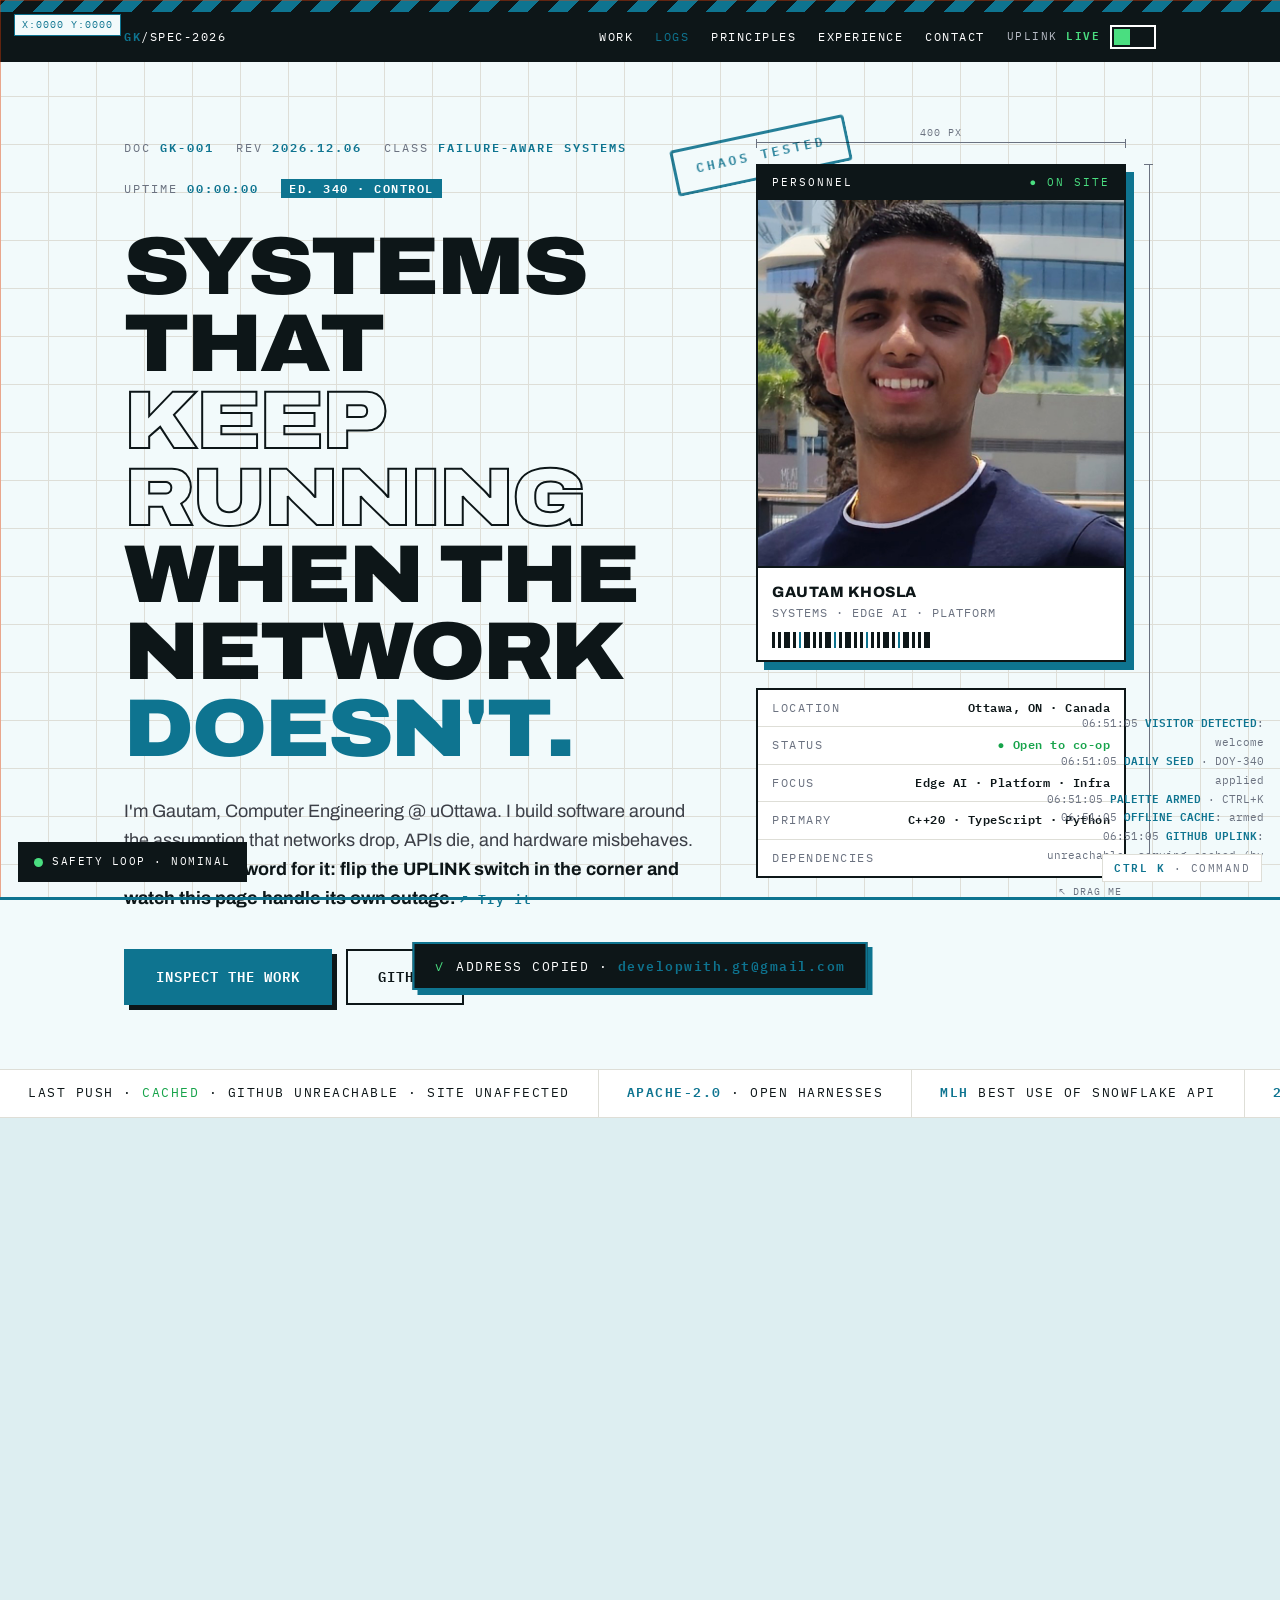
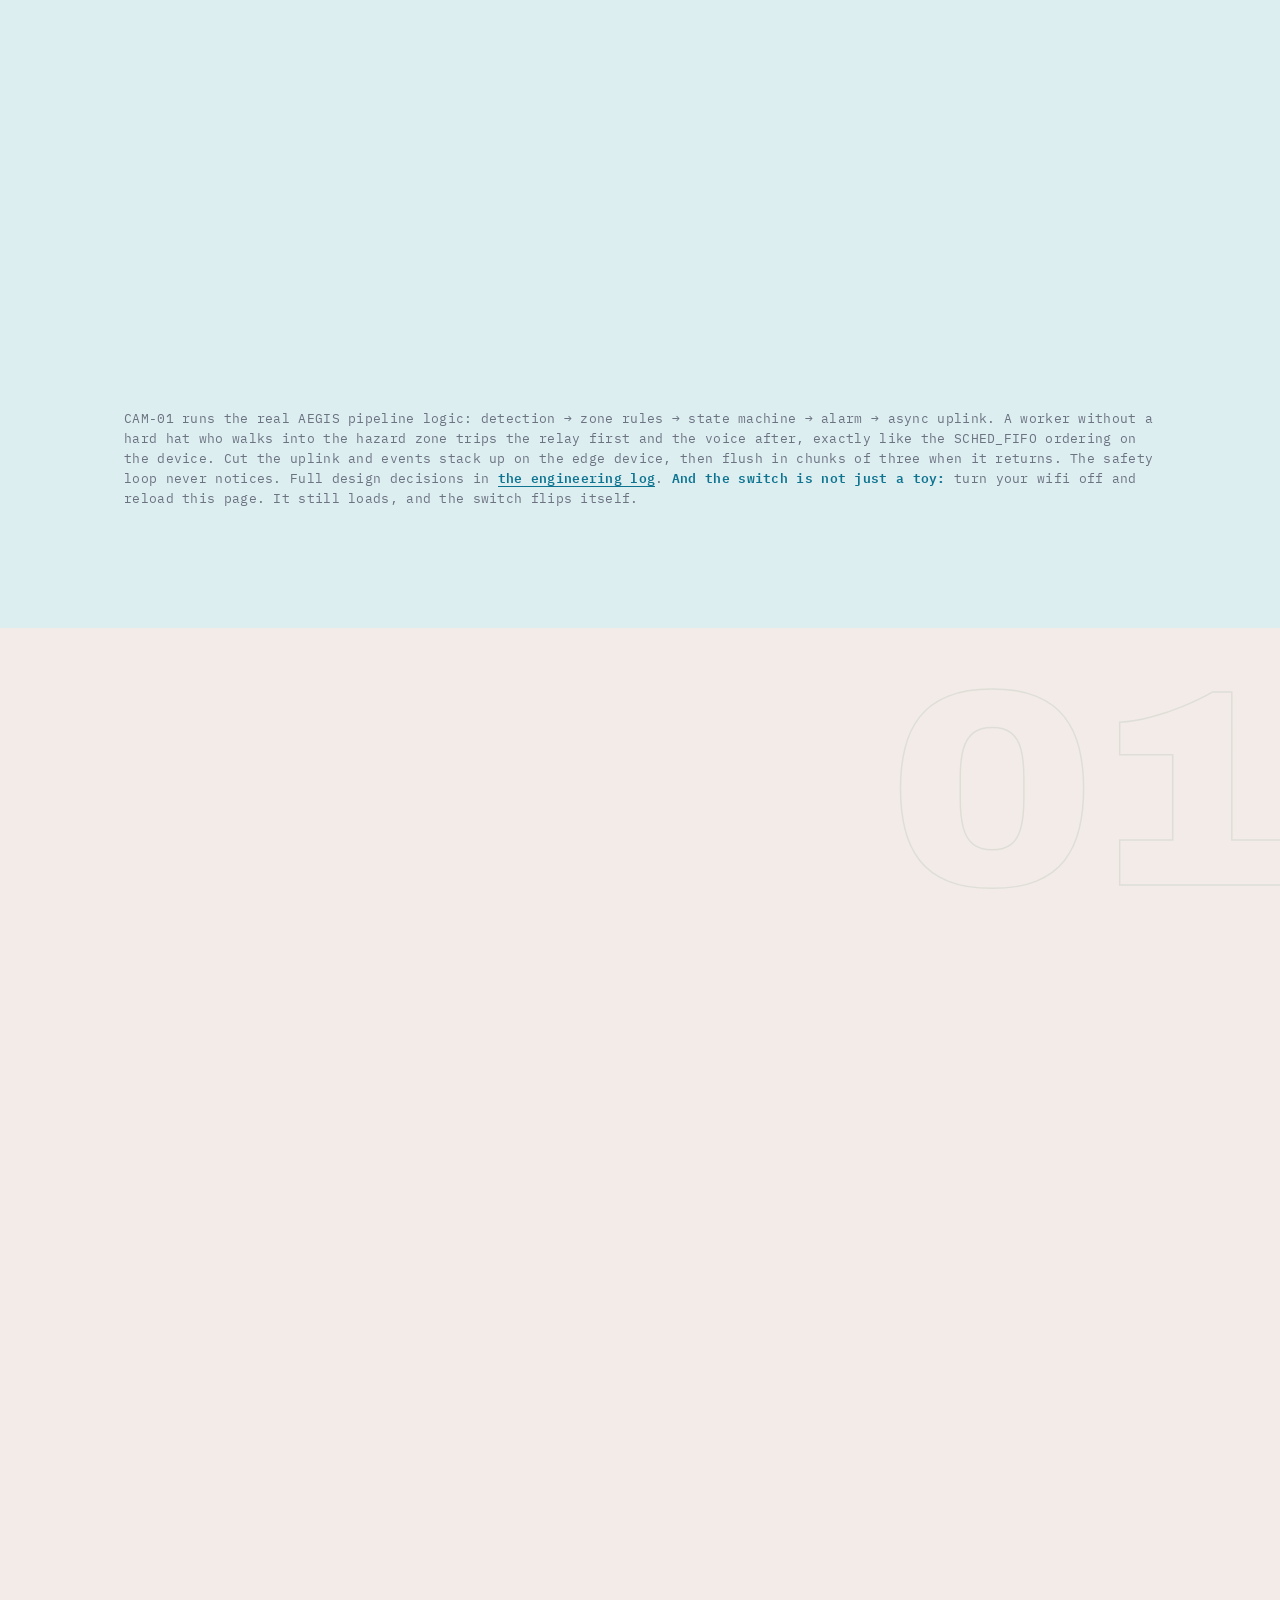
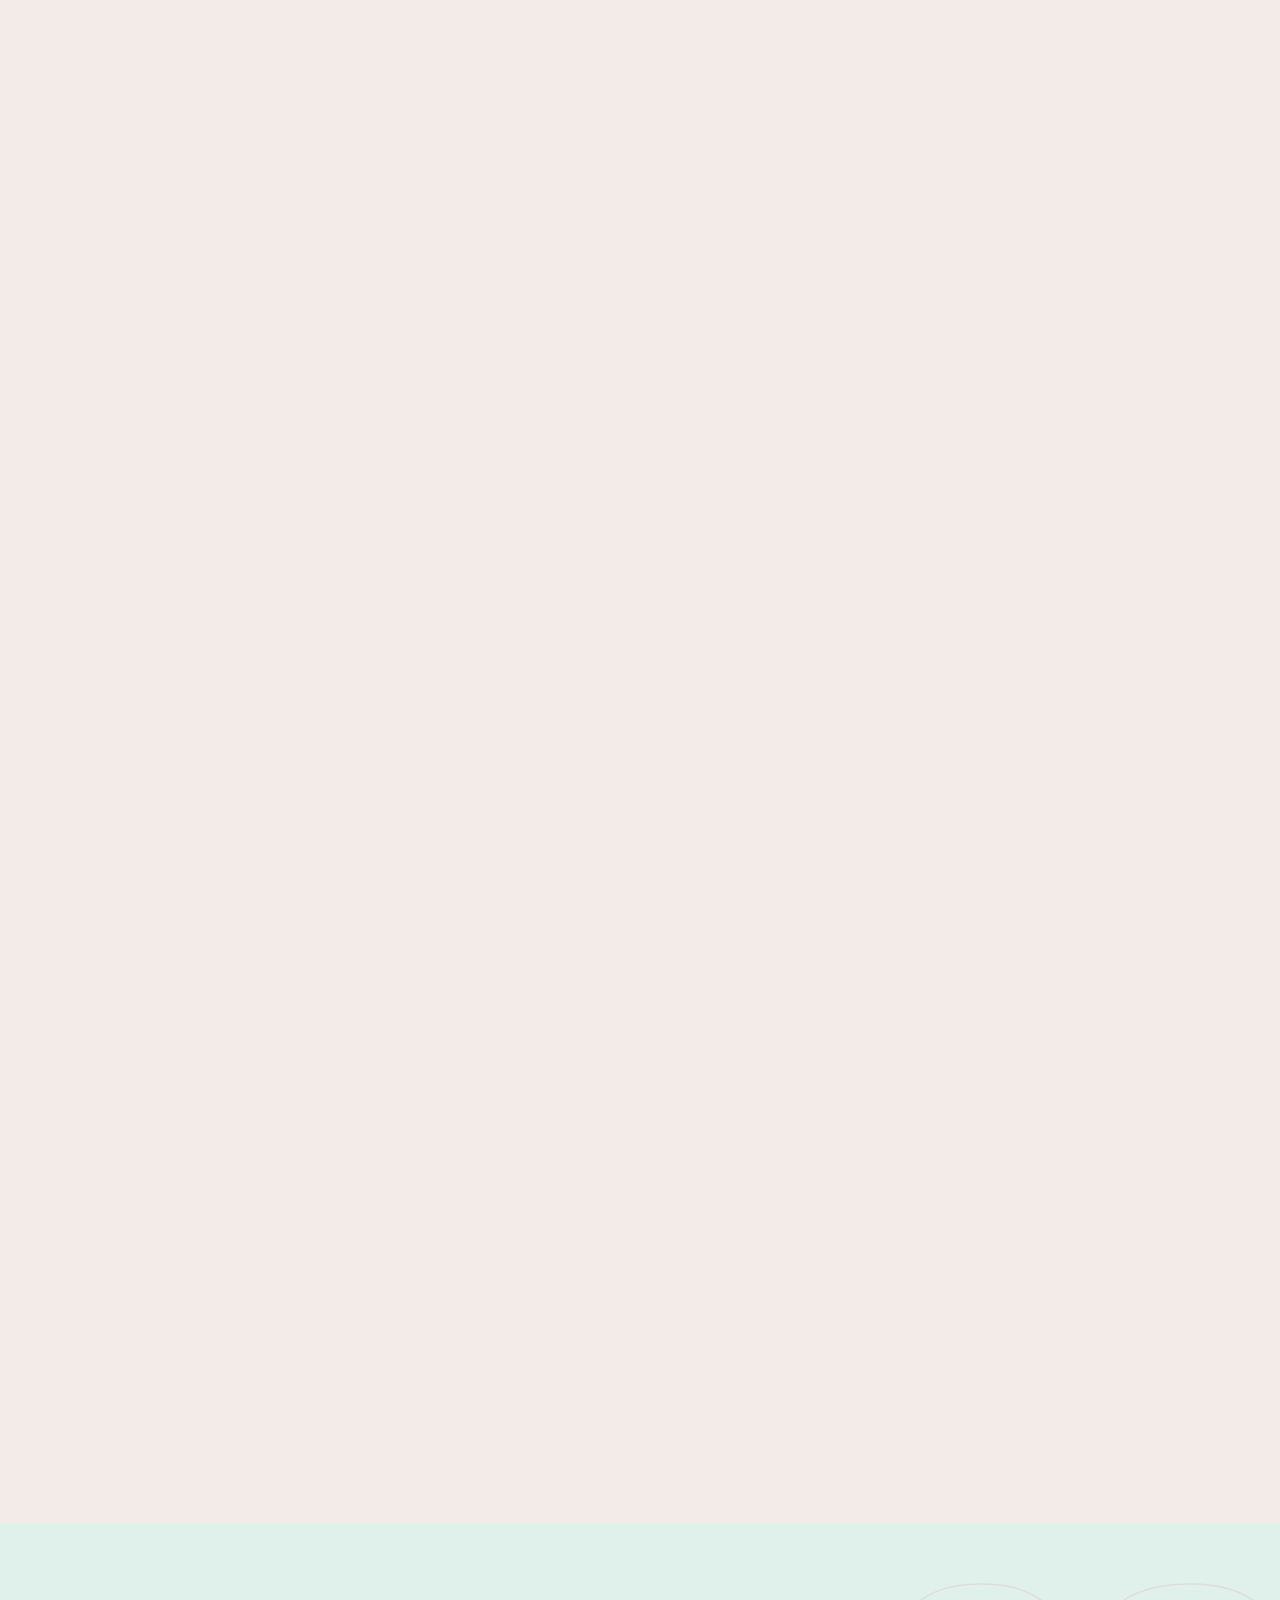
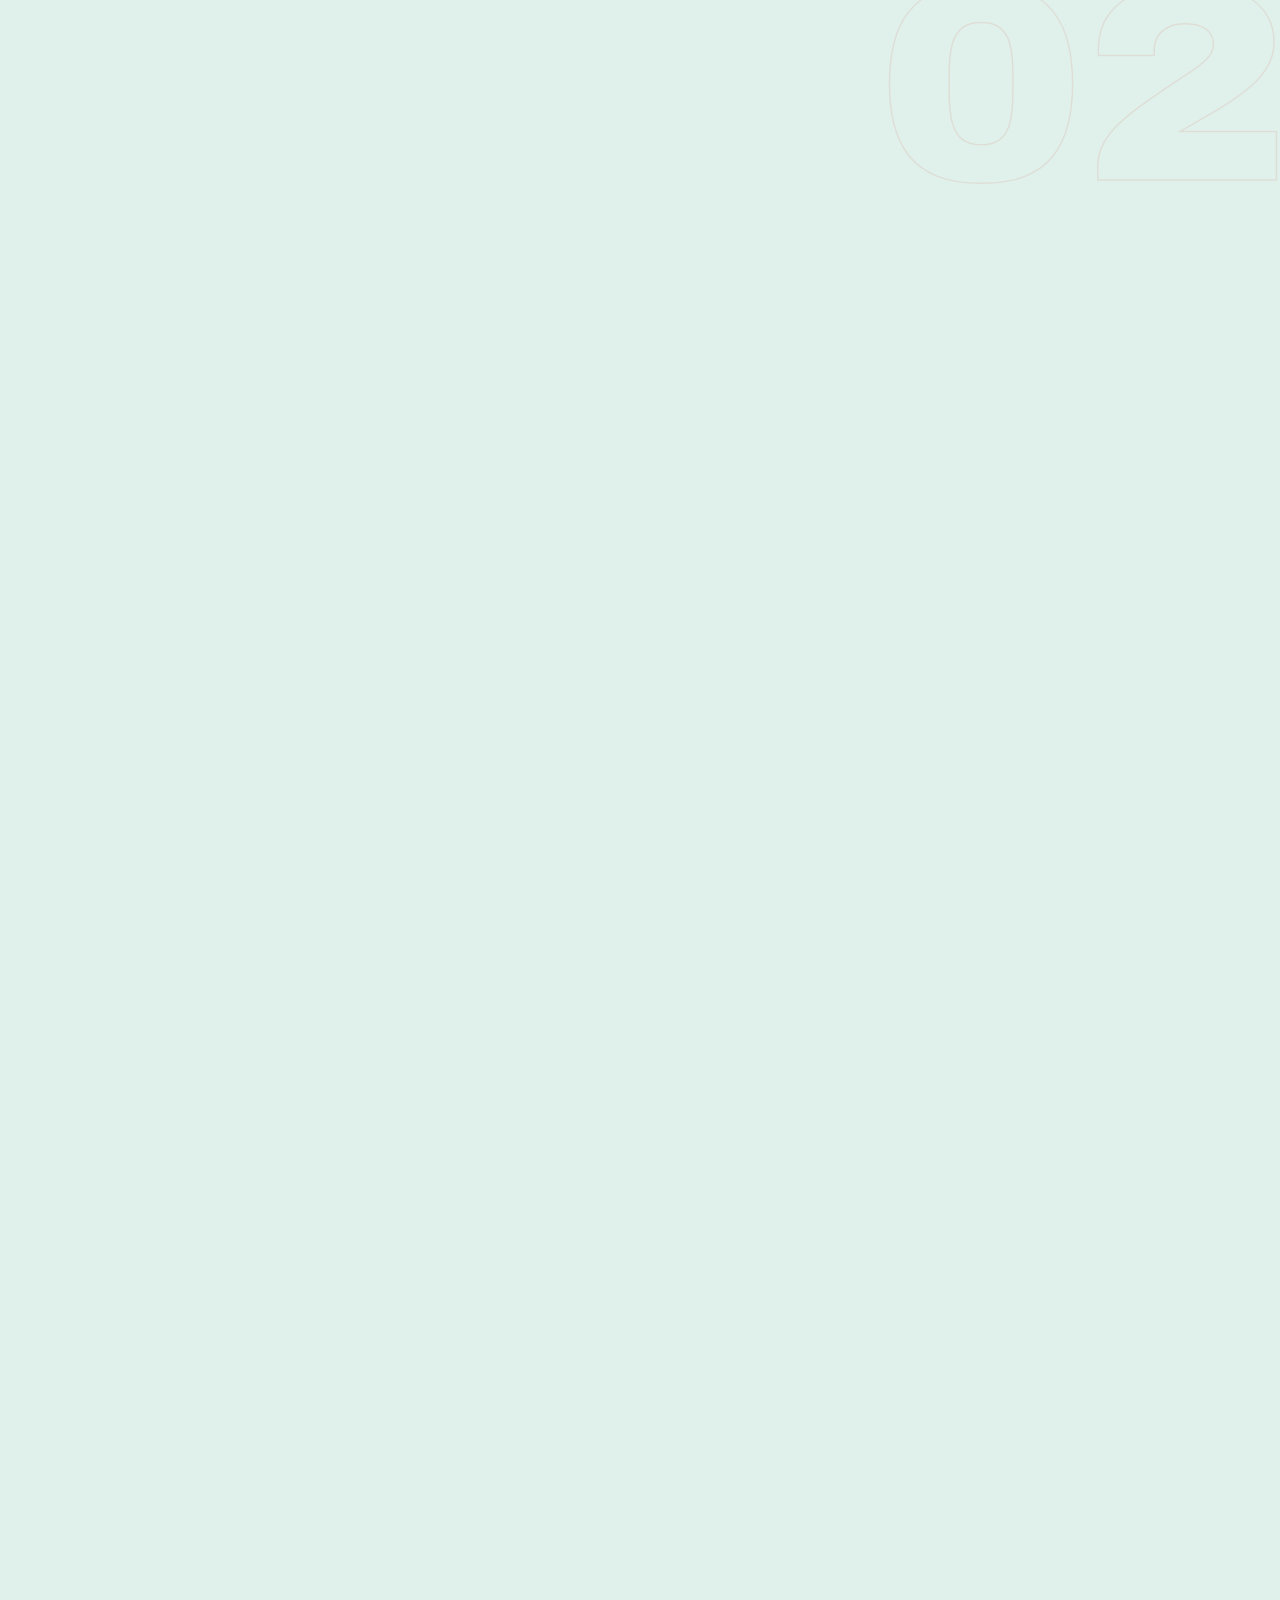
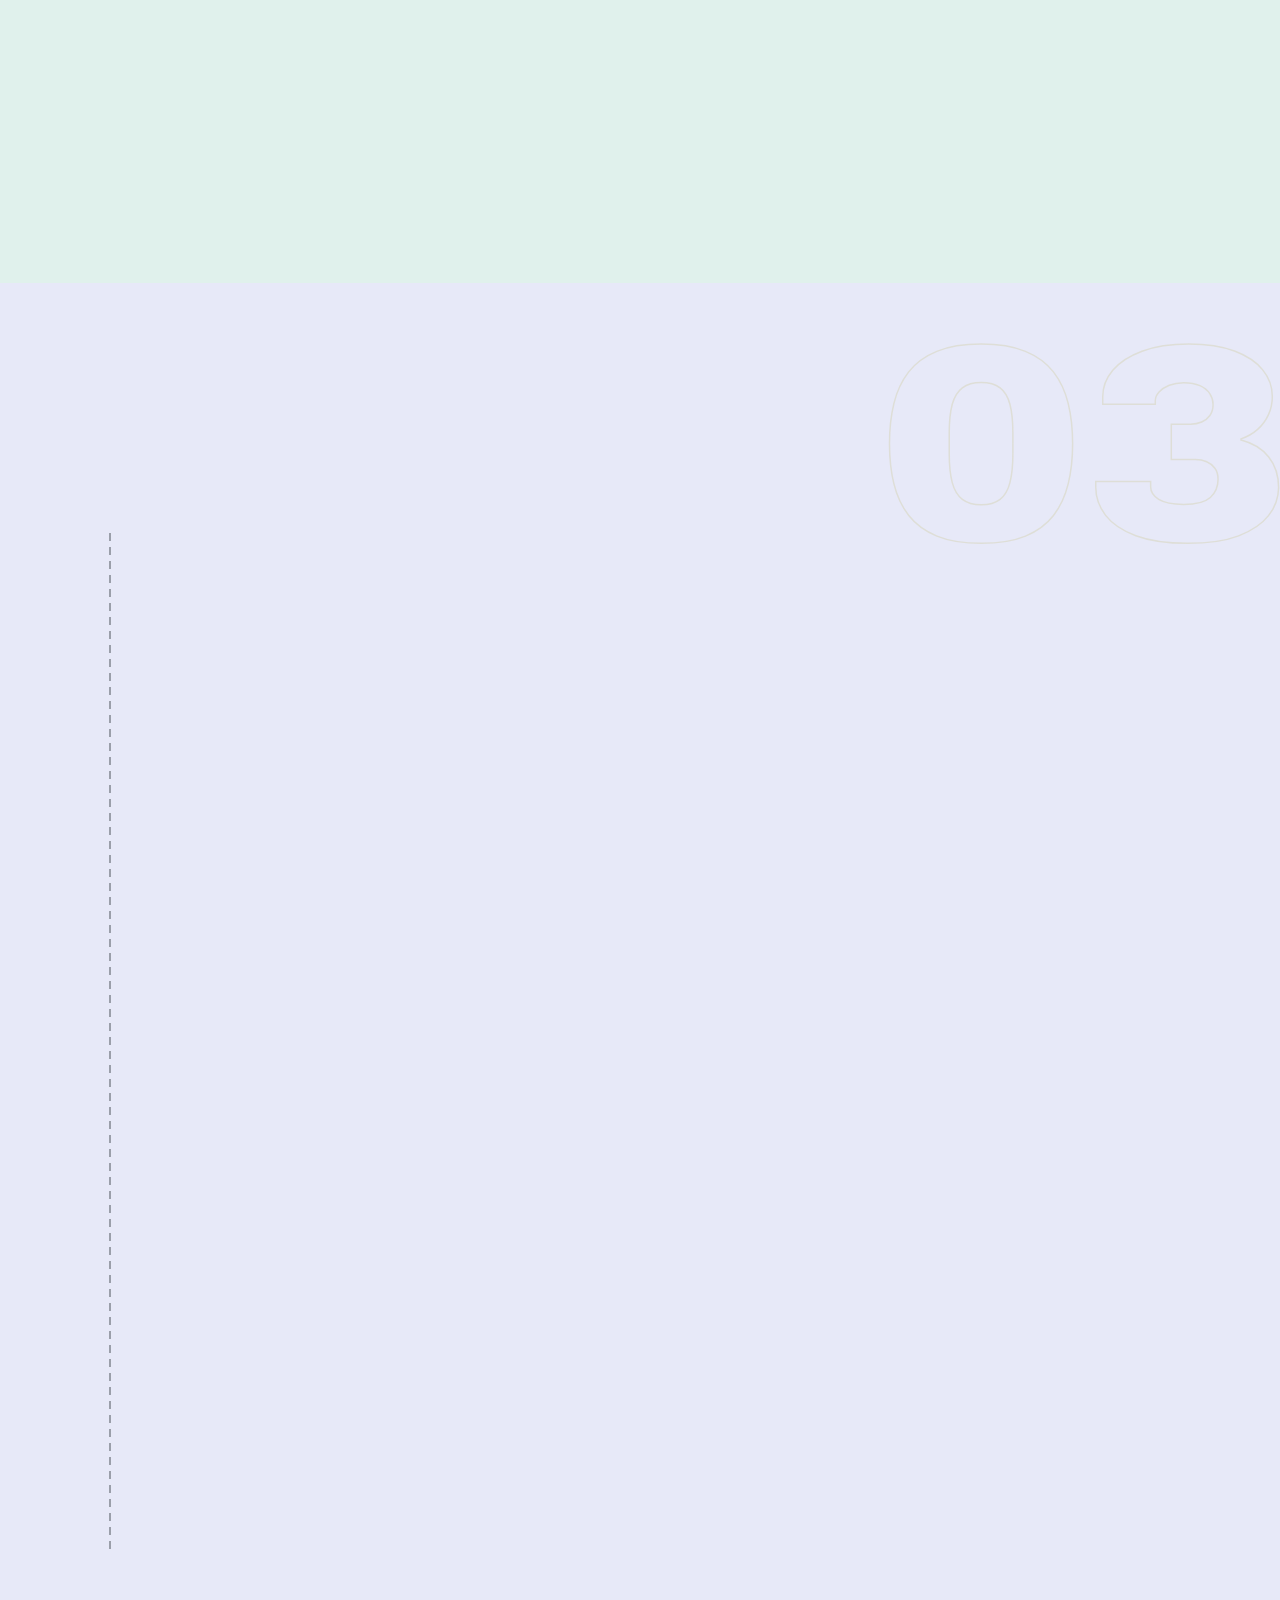
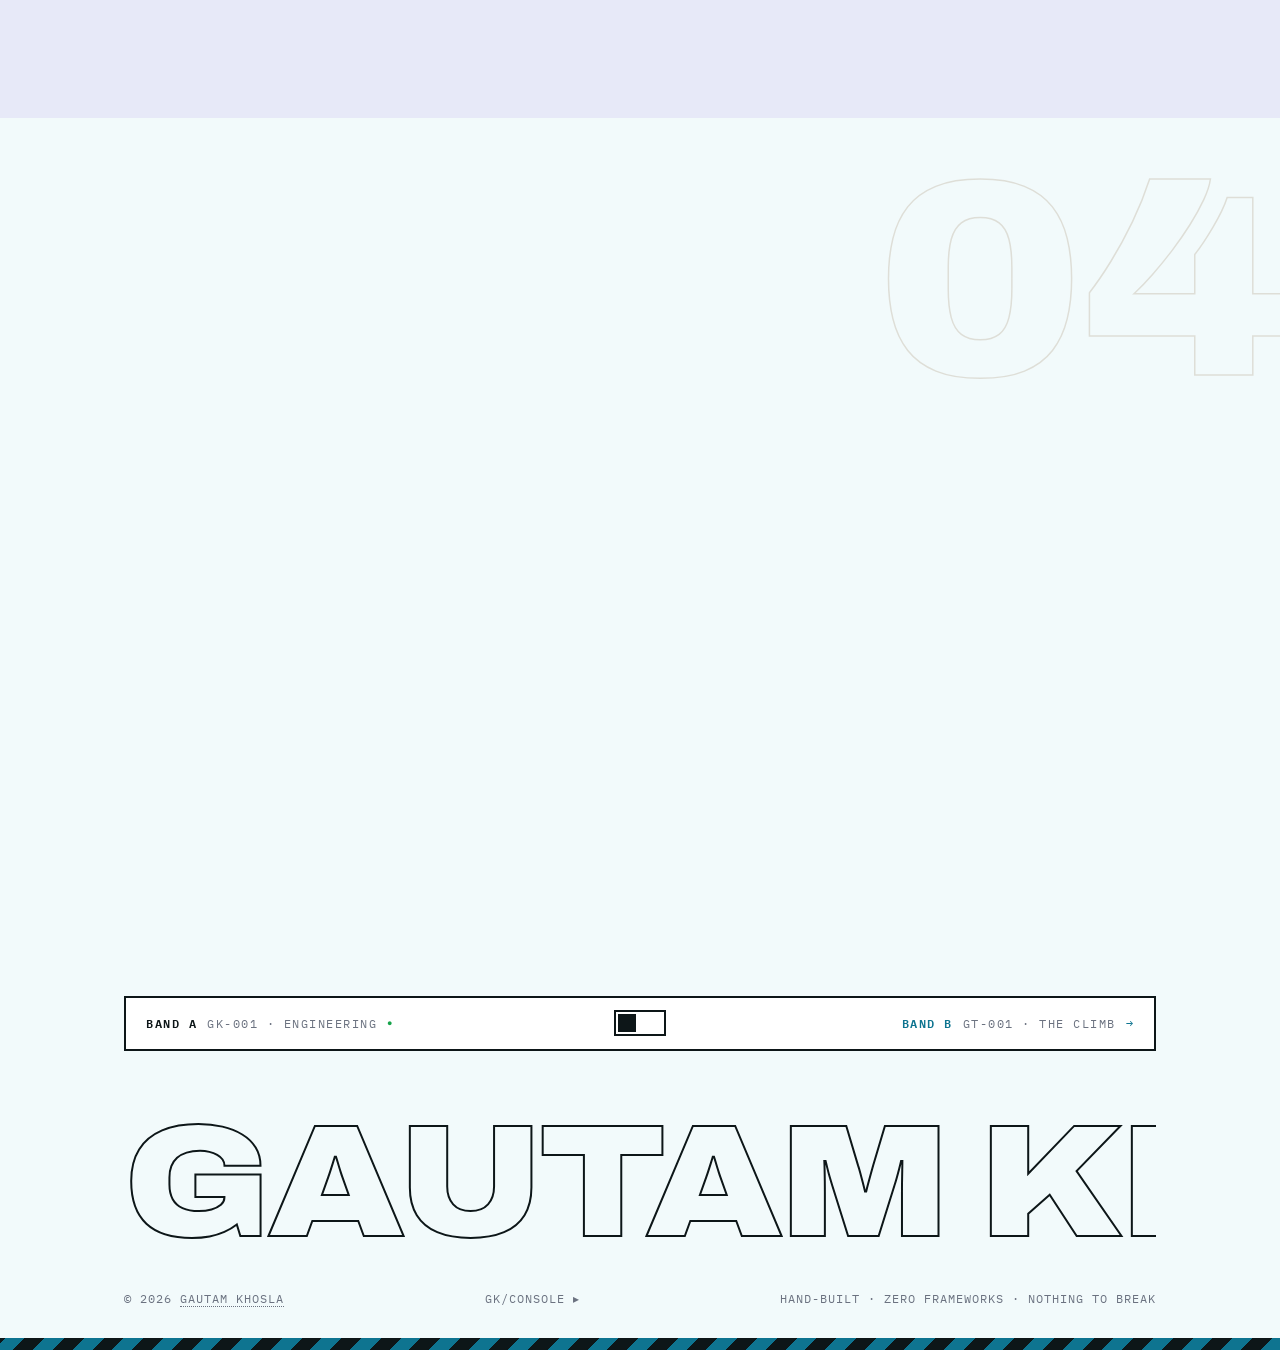
==== commit b055f6a3: "Fix log chart bars (grow once horizontally from own box, no overlap), match descriptions to listed p" ====
--- a/index.html
+++ b/index.html
@@ -25,7 +25,7 @@
 <meta name="referrer" content="strict-origin-when-cross-origin">
 <meta name="viewport" content="width=device-width, initial-scale=1.0">
 <title>Gautam Khosla · Software Engineer, Computer Engineering @ uOttawa</title>
-<meta name="description" content="Gautam Khosla is a Computer Engineering student at the University of Ottawa building failure-aware systems: edge AI on QNX RTOS, a daily public screen of Starlink close approaches, autonomous infrastructure with approval gates, and multi-tenant SaaS platforms. Open to co-op placements.">
+<meta name="description" content="Gautam Khosla is a Computer Engineering student at the University of Ottawa building failure-aware systems: edge AI on QNX RTOS, a daily public screen of Starlink close approaches, autonomous infrastructure with approval gates, and security tooling for AI agents. Open to co-op placements.">
 <meta name="author" content="Gautam Khosla">
 <link rel="canonical" href="https://gautamkhosla.com/">
 
@@ -34,7 +34,7 @@
 <meta property="og:locale" content="en_CA">
 <meta property="og:url" content="https://gautamkhosla.com/">
 <meta property="og:title" content="Gautam Khosla · Failure-Aware Systems Engineer">
-<meta property="og:description" content="Systems that keep running when the network doesn't. Edge AI on QNX RTOS, autonomous infrastructure, multi-tenant platforms. Computer Engineering @ uOttawa.">
+<meta property="og:description" content="Systems that keep running when the network doesn't. Edge AI on QNX RTOS, autonomous infrastructure, security tooling for AI agents. Computer Engineering @ uOttawa.">
 <meta property="og:image" content="https://gautamkhosla.com/og-image.png">
 <meta property="og:image:width" content="1200">
 <meta property="og:image:height" content="630">
@@ -60,7 +60,7 @@
     "url": "https://gautamkhosla.com",
     "image": "https://gautamkhosla.com/og-image.png",
     "jobTitle": "Software Engineer",
-    "description": "Computer Engineering student at the University of Ottawa who builds failure-aware systems: edge AI on QNX RTOS, autonomous infrastructure with approval gates, and multi-tenant platforms.",
+    "description": "Computer Engineering student at the University of Ottawa who builds failure-aware systems: edge AI on QNX RTOS, autonomous infrastructure with approval gates, and security tooling for AI agents.",
     "email": "mailto:developwith.gt@gmail.com",
     "address": {
       "@type": "PostalAddress",
@@ -87,7 +87,7 @@
       "TypeScript",
       "Next.js",
       "PostgreSQL",
-      "Multi-tenant SaaS architecture",
+      "Supply-chain security for AI agents",
       "Distributed systems observability",
       "Pre-registered statistical analysis",
       "Computer vision",
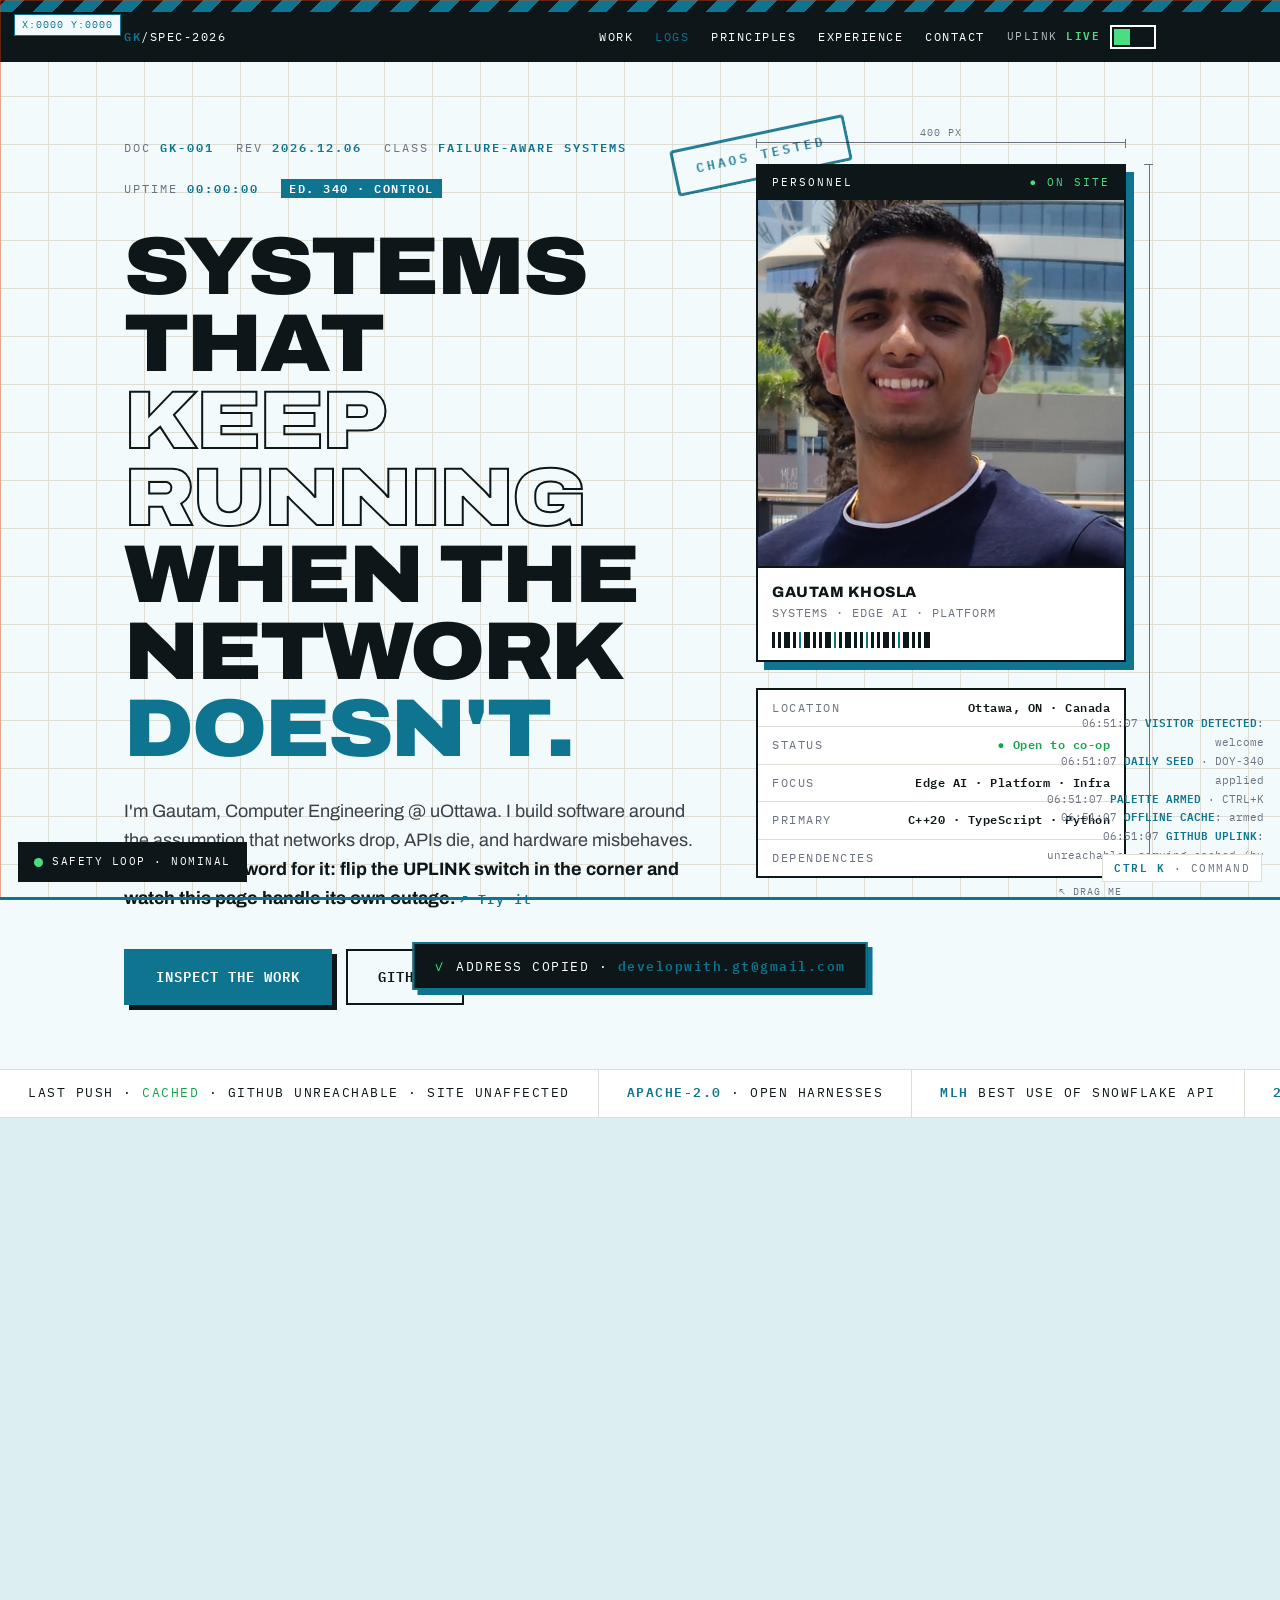
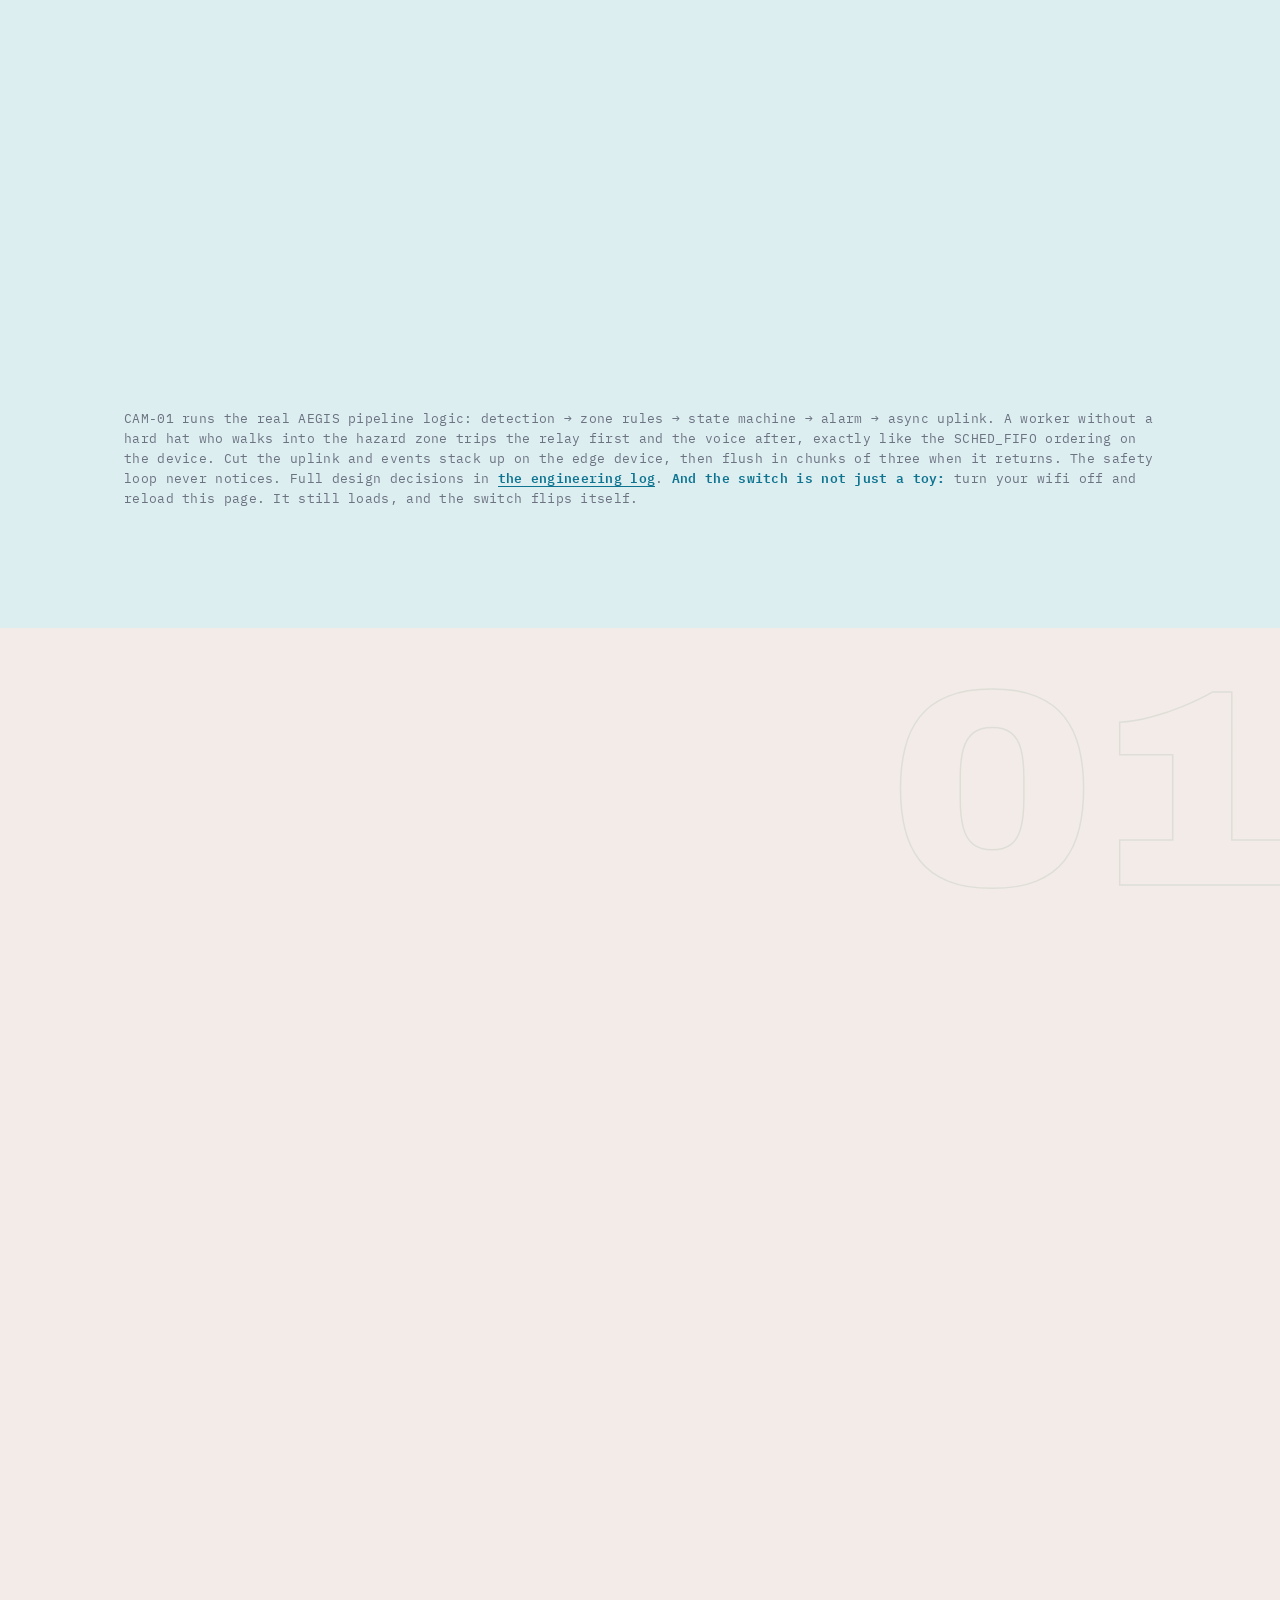
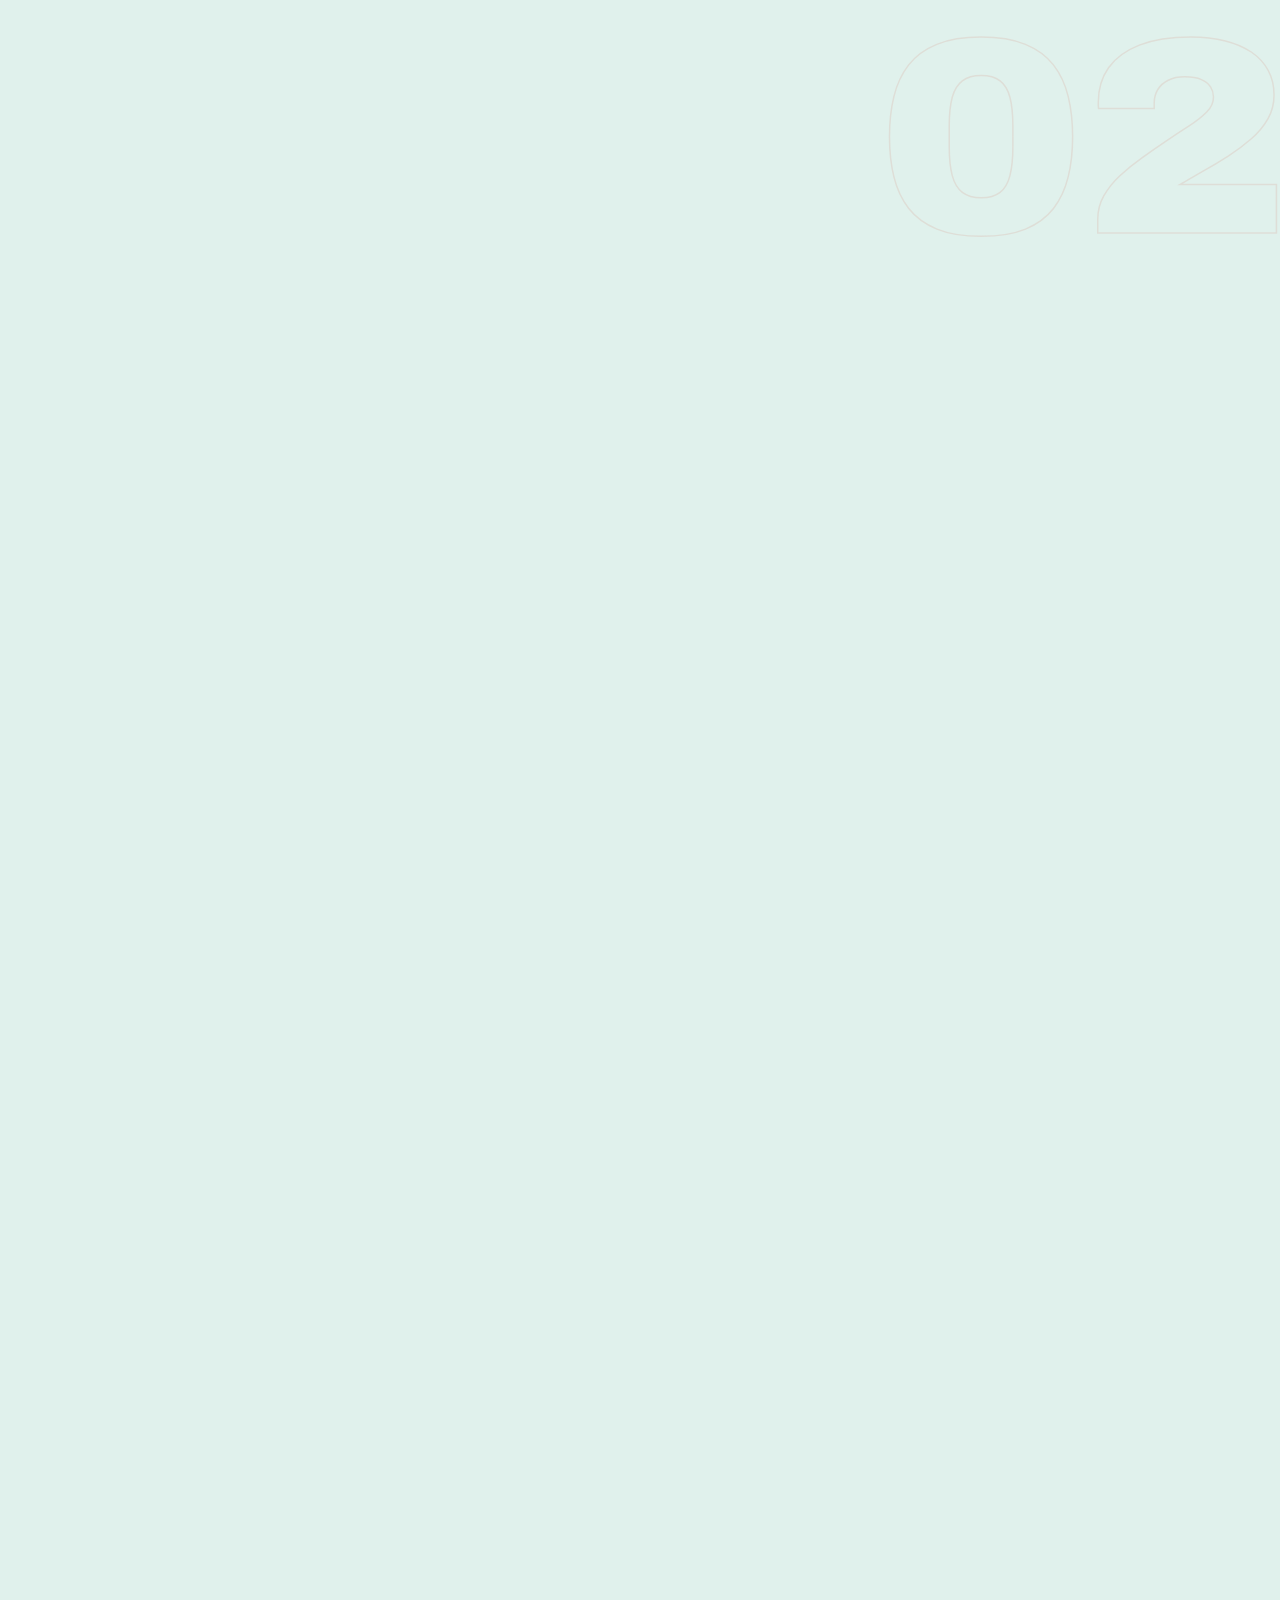
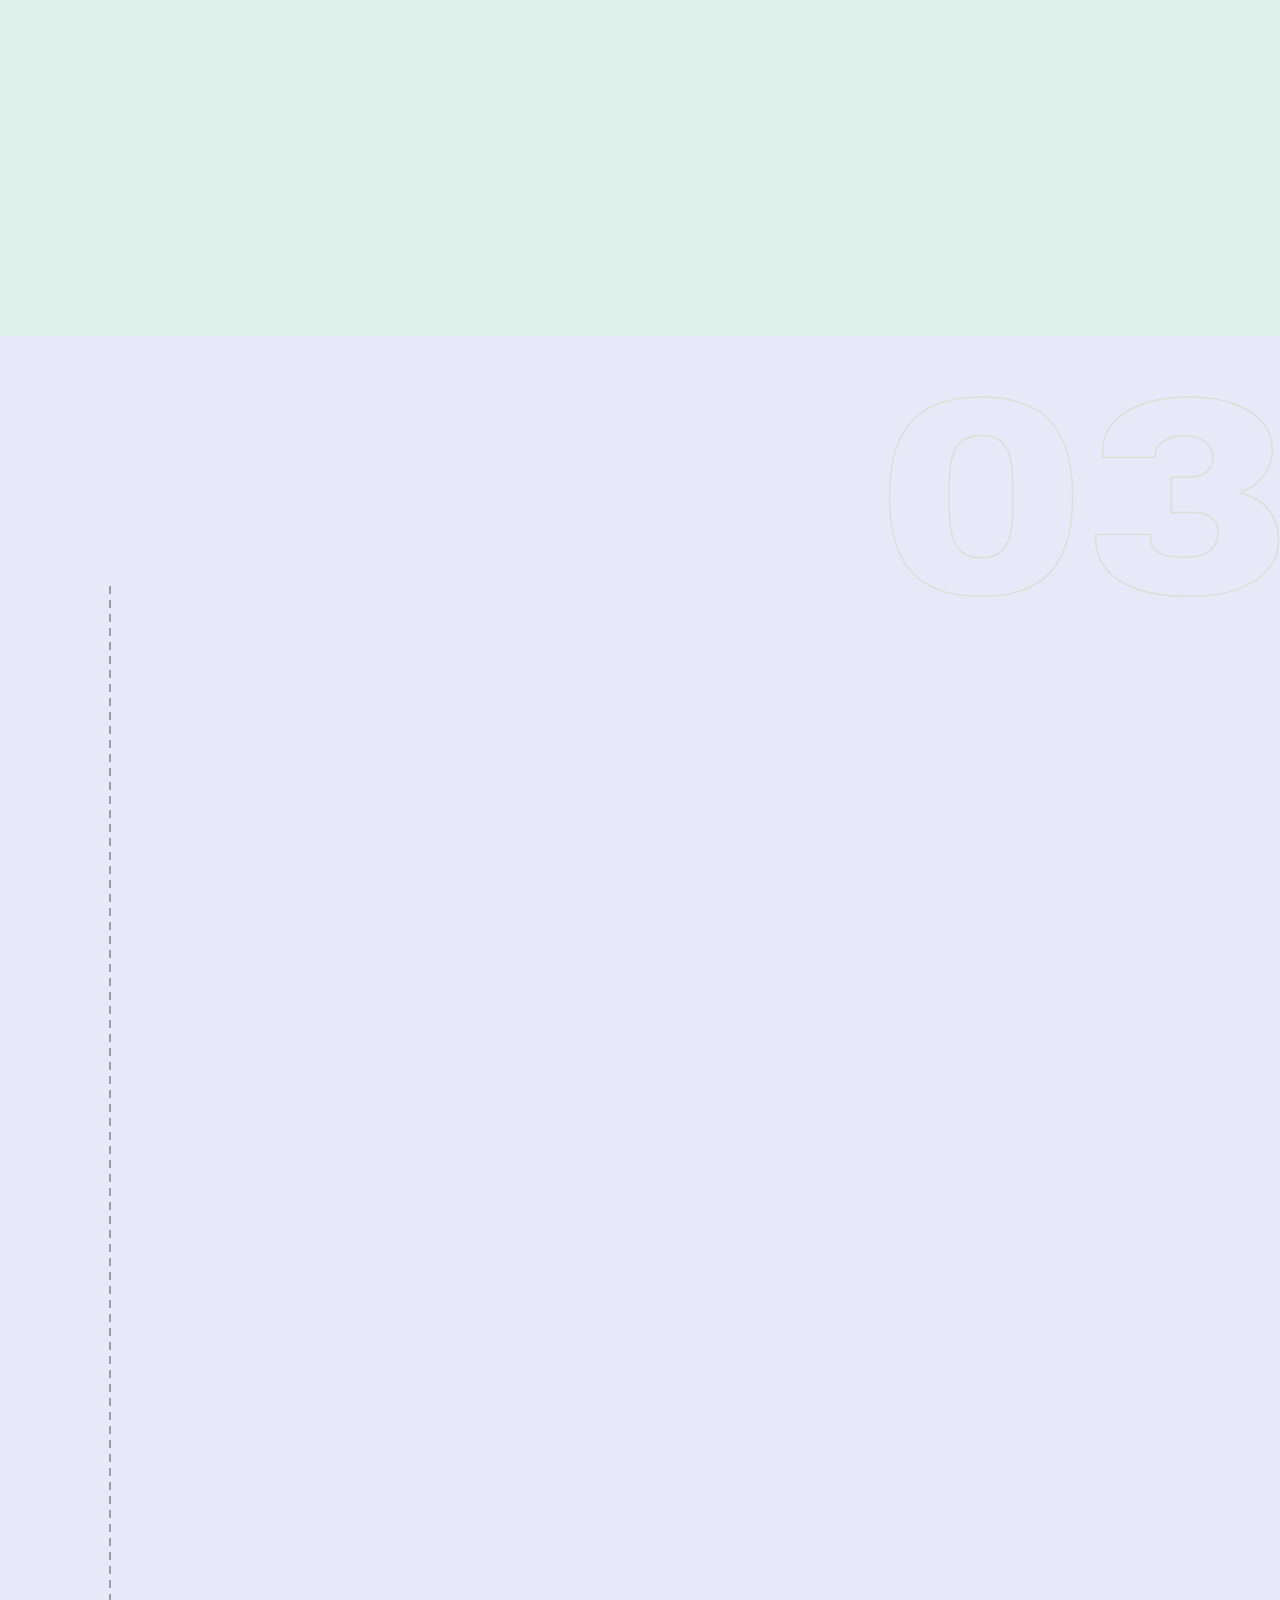
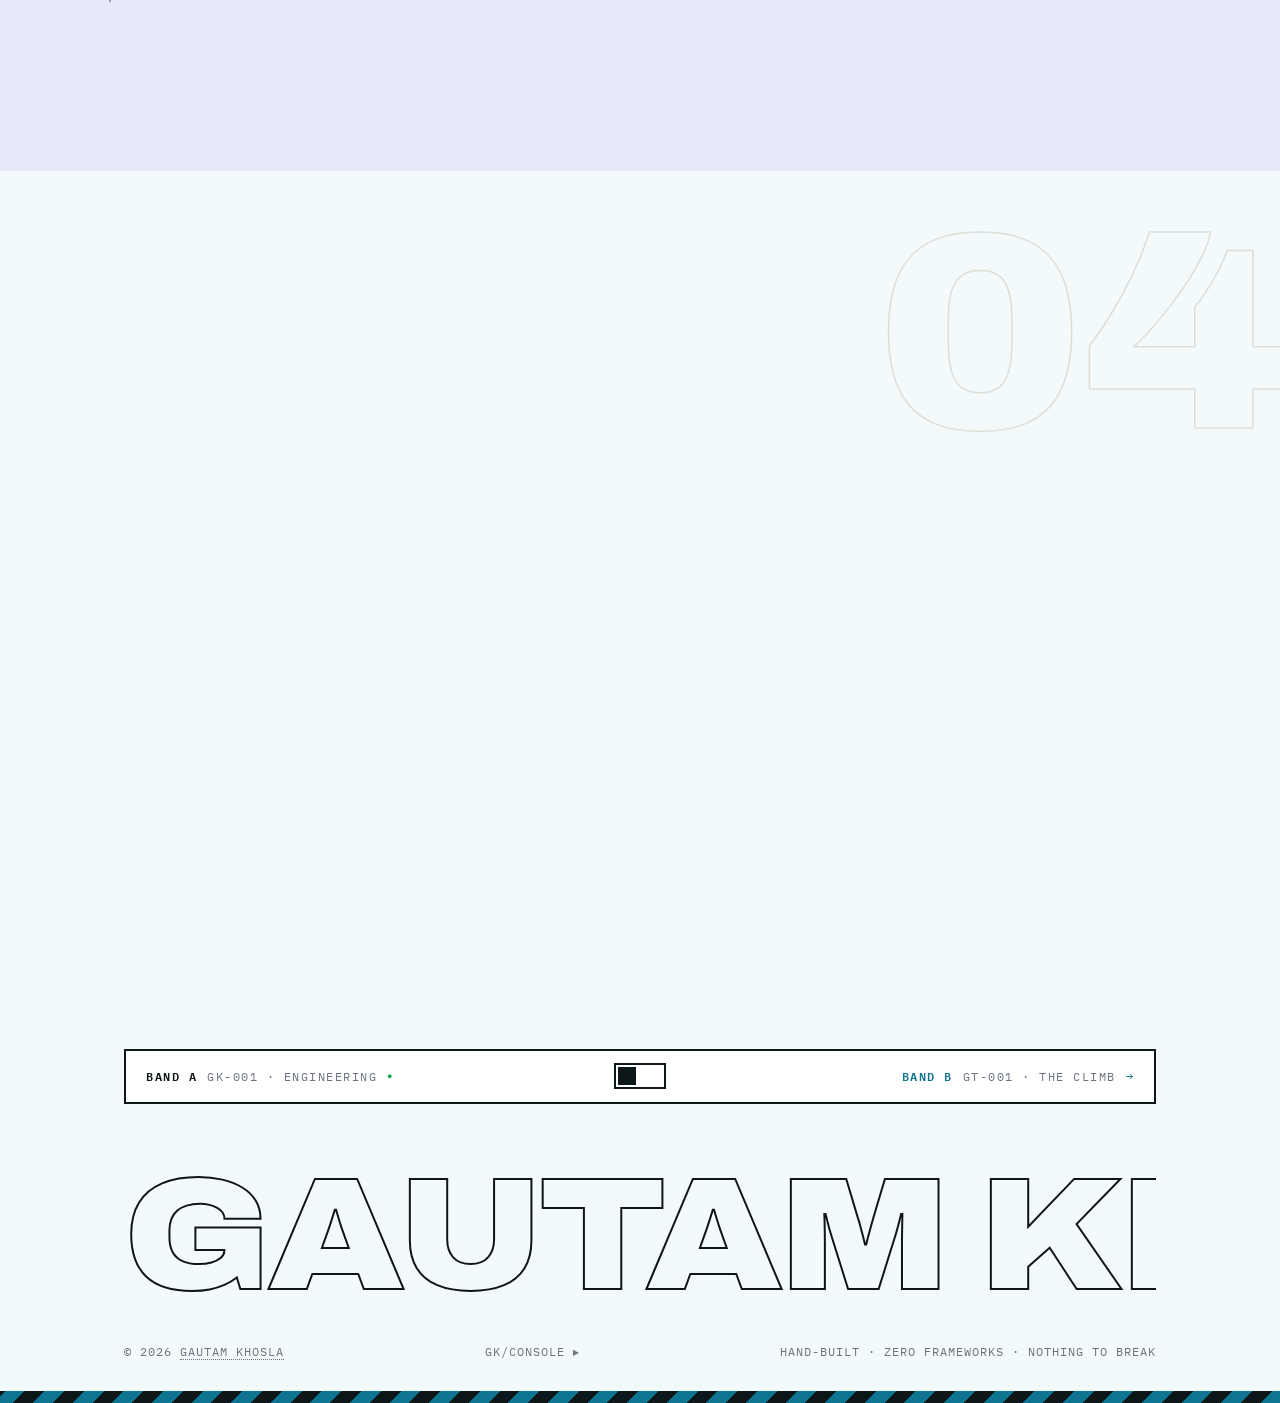
==== commit 1e13cf0b: "DODGE: link the Maneuver Ledger follow-up (slide line, log SEC. 09, llms.txt), SW v35 One line and l" ====
--- a/index.html
+++ b/index.html
@@ -359,6 +359,8 @@
             <h3>DODGE <span class="net-tag cloud">SIGNED DAILY &#183; PUBLIC DATA</span></h3>
             <div class="tg">Who makes Starlink dodge</div>
             <p>Starlink moved out of the way 355,848 times in a year, by SpaceX's count in its FCC reports as published by Space.com. Screening is free; who causes the risk is not published. Every day DODGE propagates every tracked object with a public orbit in Starlink's altitude band with SGP4, finds each pass under 5 km and names the owner. Its fast screen found 80 of 80 passes a brute force search found, and each day's data is hash-chained and signed.</p>
+            <!-- SOURCE: github.com/GautamTalksDev/maneuver-ledger README.md results table (read 18 Oct 2026): 207,152 filed with the FCC; not reproduced from public element sets. -->
+            <p class="fup">Follow-up: SpaceX filed 207,152 avoidance maneuvers with the FCC, and public element sets cannot rebuild them. <a href="https://dodge.gautamkhosla.com/ledger/" rel="noopener noreferrer external">See the Maneuver Ledger &#8599;</a></p>
             <a href="dodge.html">READ THE ENGINEERING LOG &#8594;</a>
           </div>
         </div>
--- a/styles.css
+++ b/styles.css
@@ -215,6 +215,9 @@
   .slide-txt p { color:#3c3f47; font-size:15px; margin-bottom:18px; }
   .slide-txt a { align-self:flex-start; font-family:"IBM Plex Mono",monospace; font-size:12.5px; font-weight:600; letter-spacing:1px; color:var(--ink); text-decoration:none; border:2px solid var(--ink); padding:8px 16px; transition:all .18s; }
   .slide-txt a:hover { background:var(--orange); border-color:var(--orange); color:#fff; }
+  .slide-txt p.fup { font-size:13.5px; margin-top:-8px; }
+  .slide-txt p.fup a { font:inherit; font-weight:600; letter-spacing:0; color:var(--ink); border:0; padding:0; text-decoration:underline; text-underline-offset:3px; }
+  .slide-txt p.fup a:hover { background:none; color:var(--orange-dark); }
   .show-nav { display:flex; justify-content:space-between; align-items:center; border-top:2px solid var(--ink); }
   .show-nav .dots { display:flex; gap:8px; padding:0 18px; }
   .show-nav .dots i { width:26px; height:5px; background:var(--hairline); cursor:pointer; transition:background .2s; }
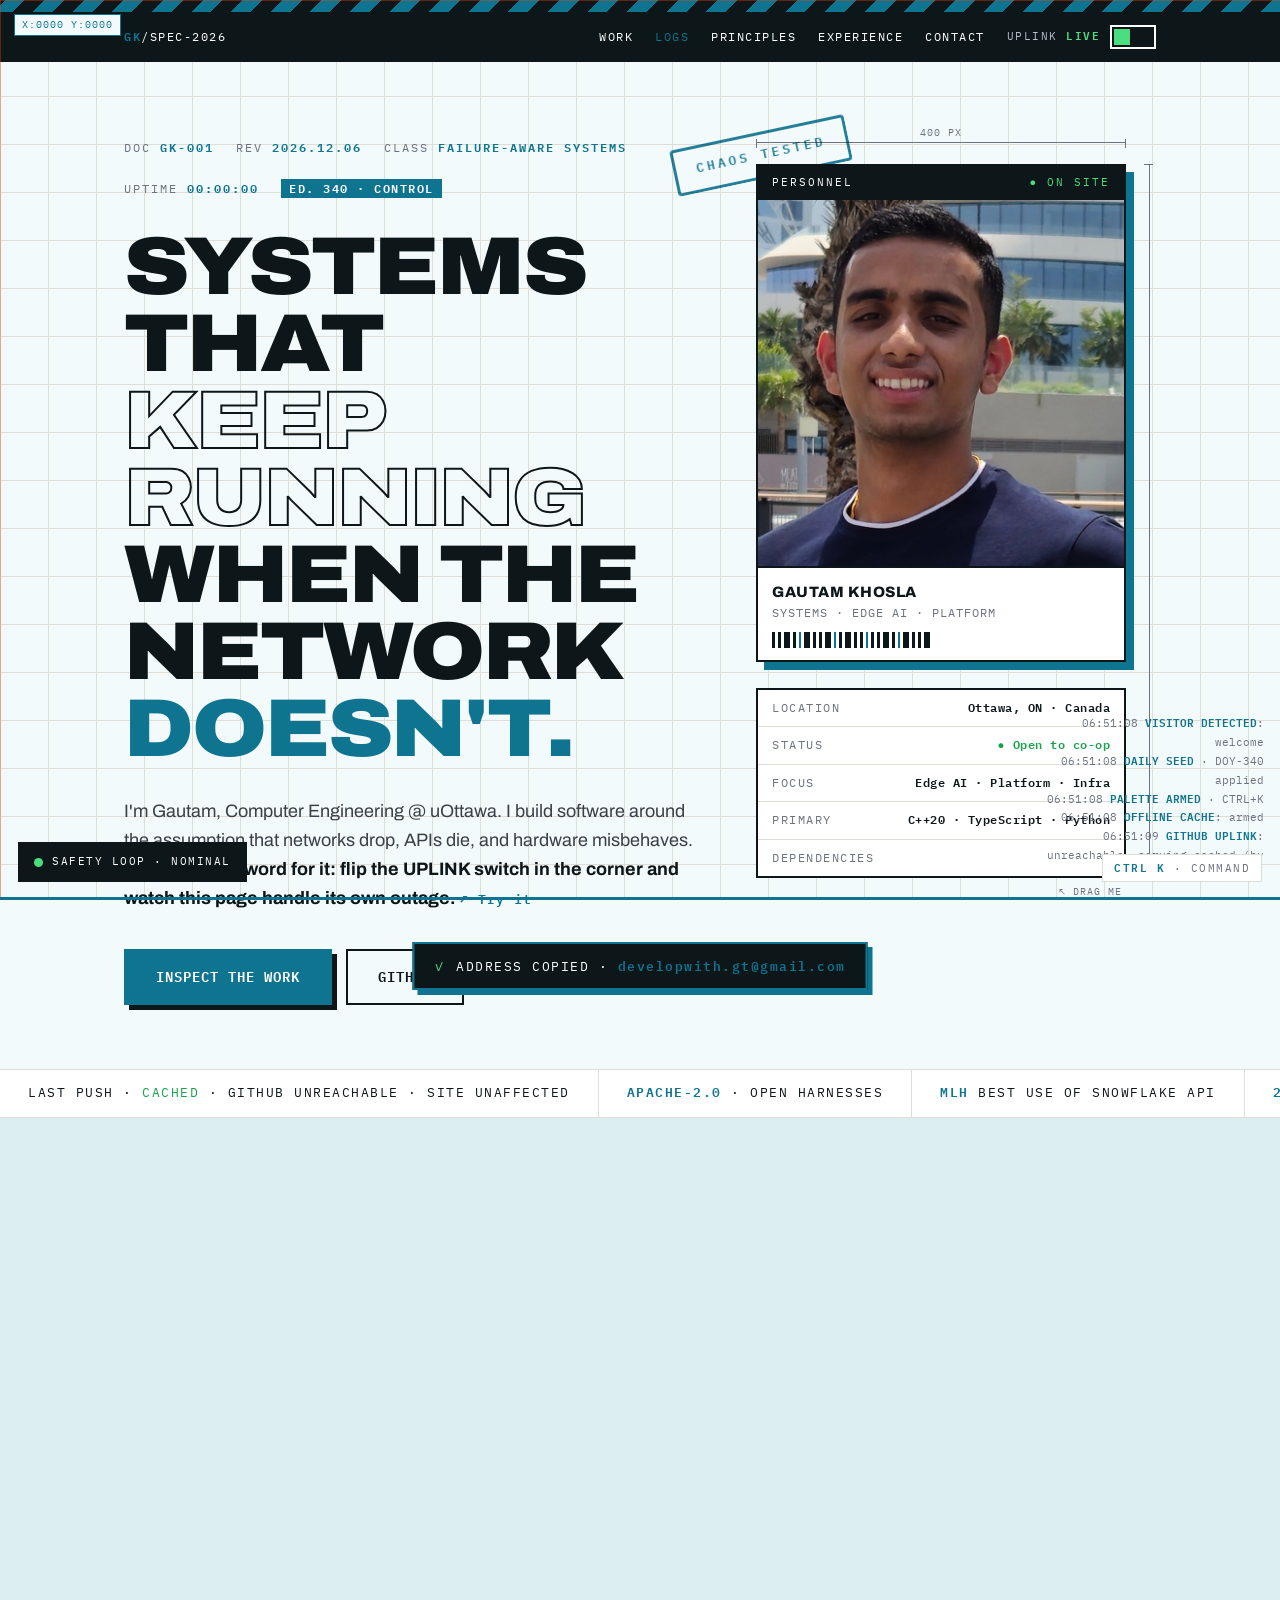
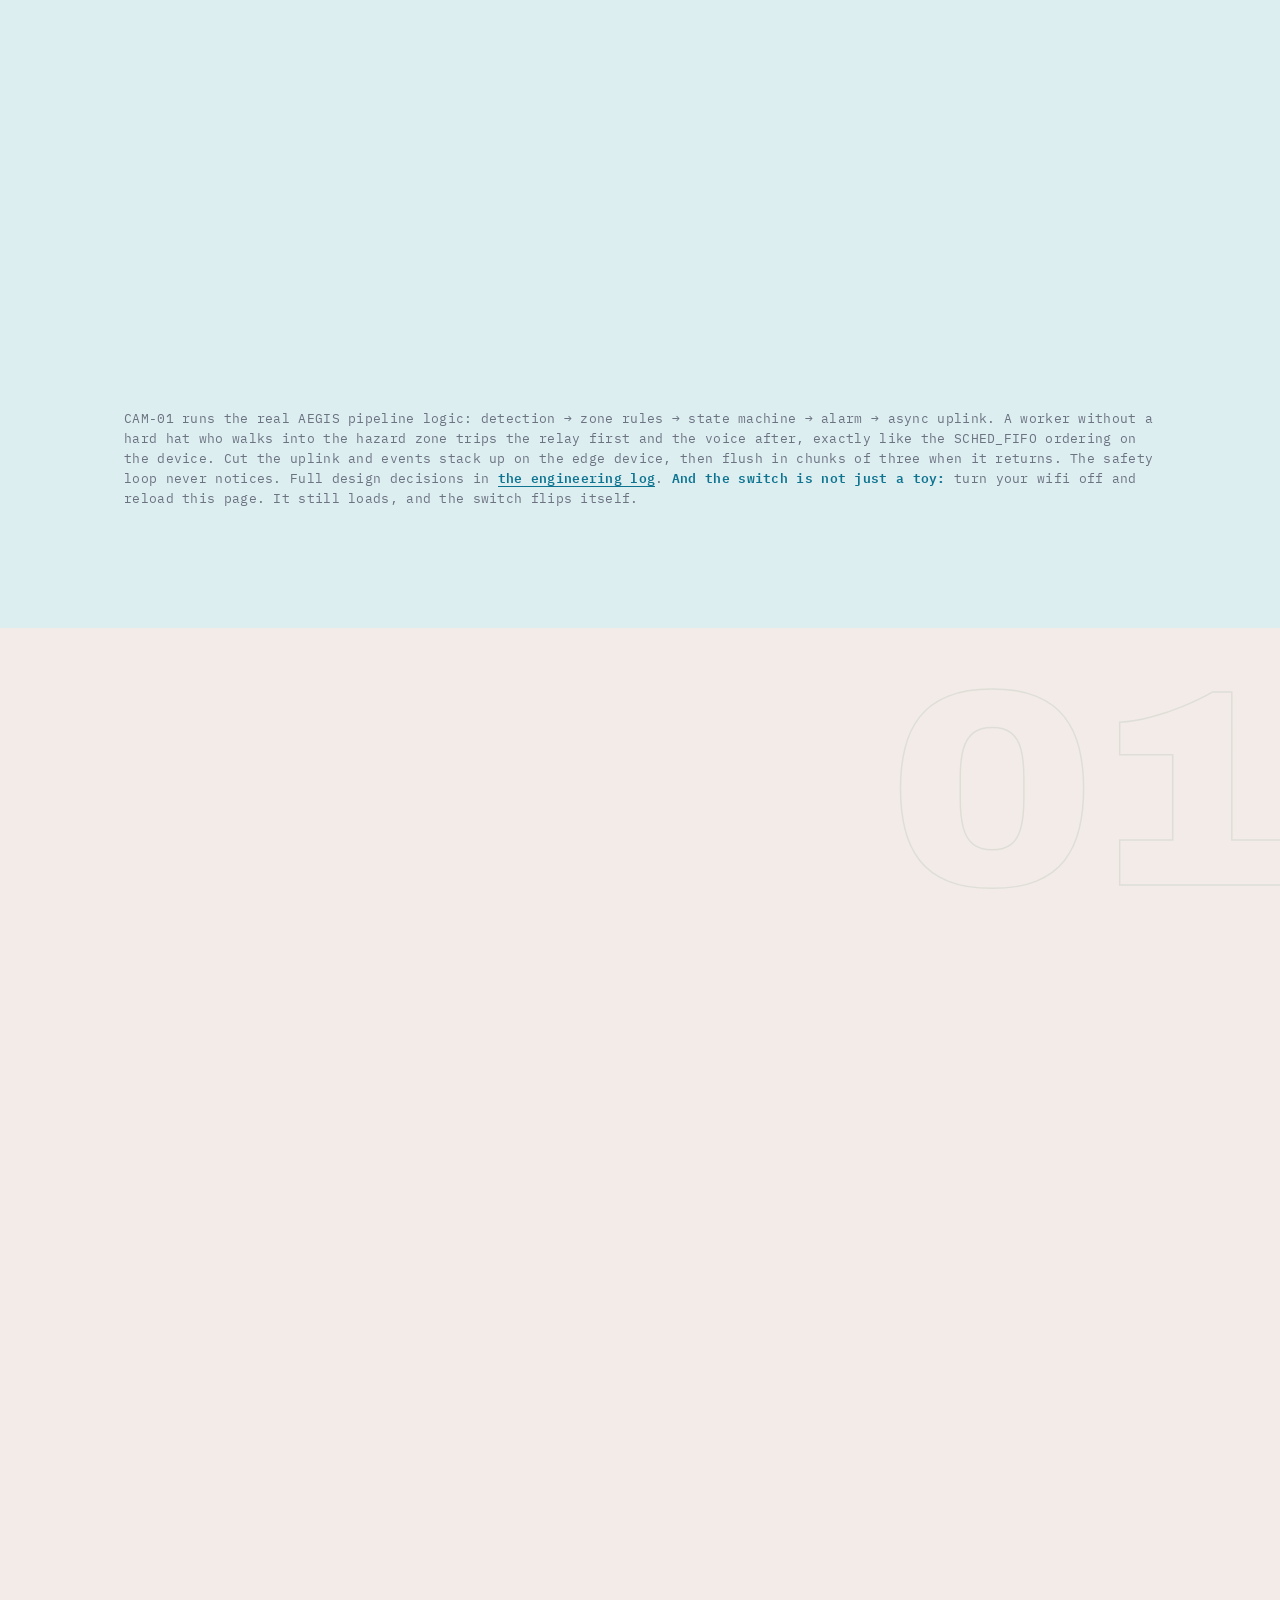
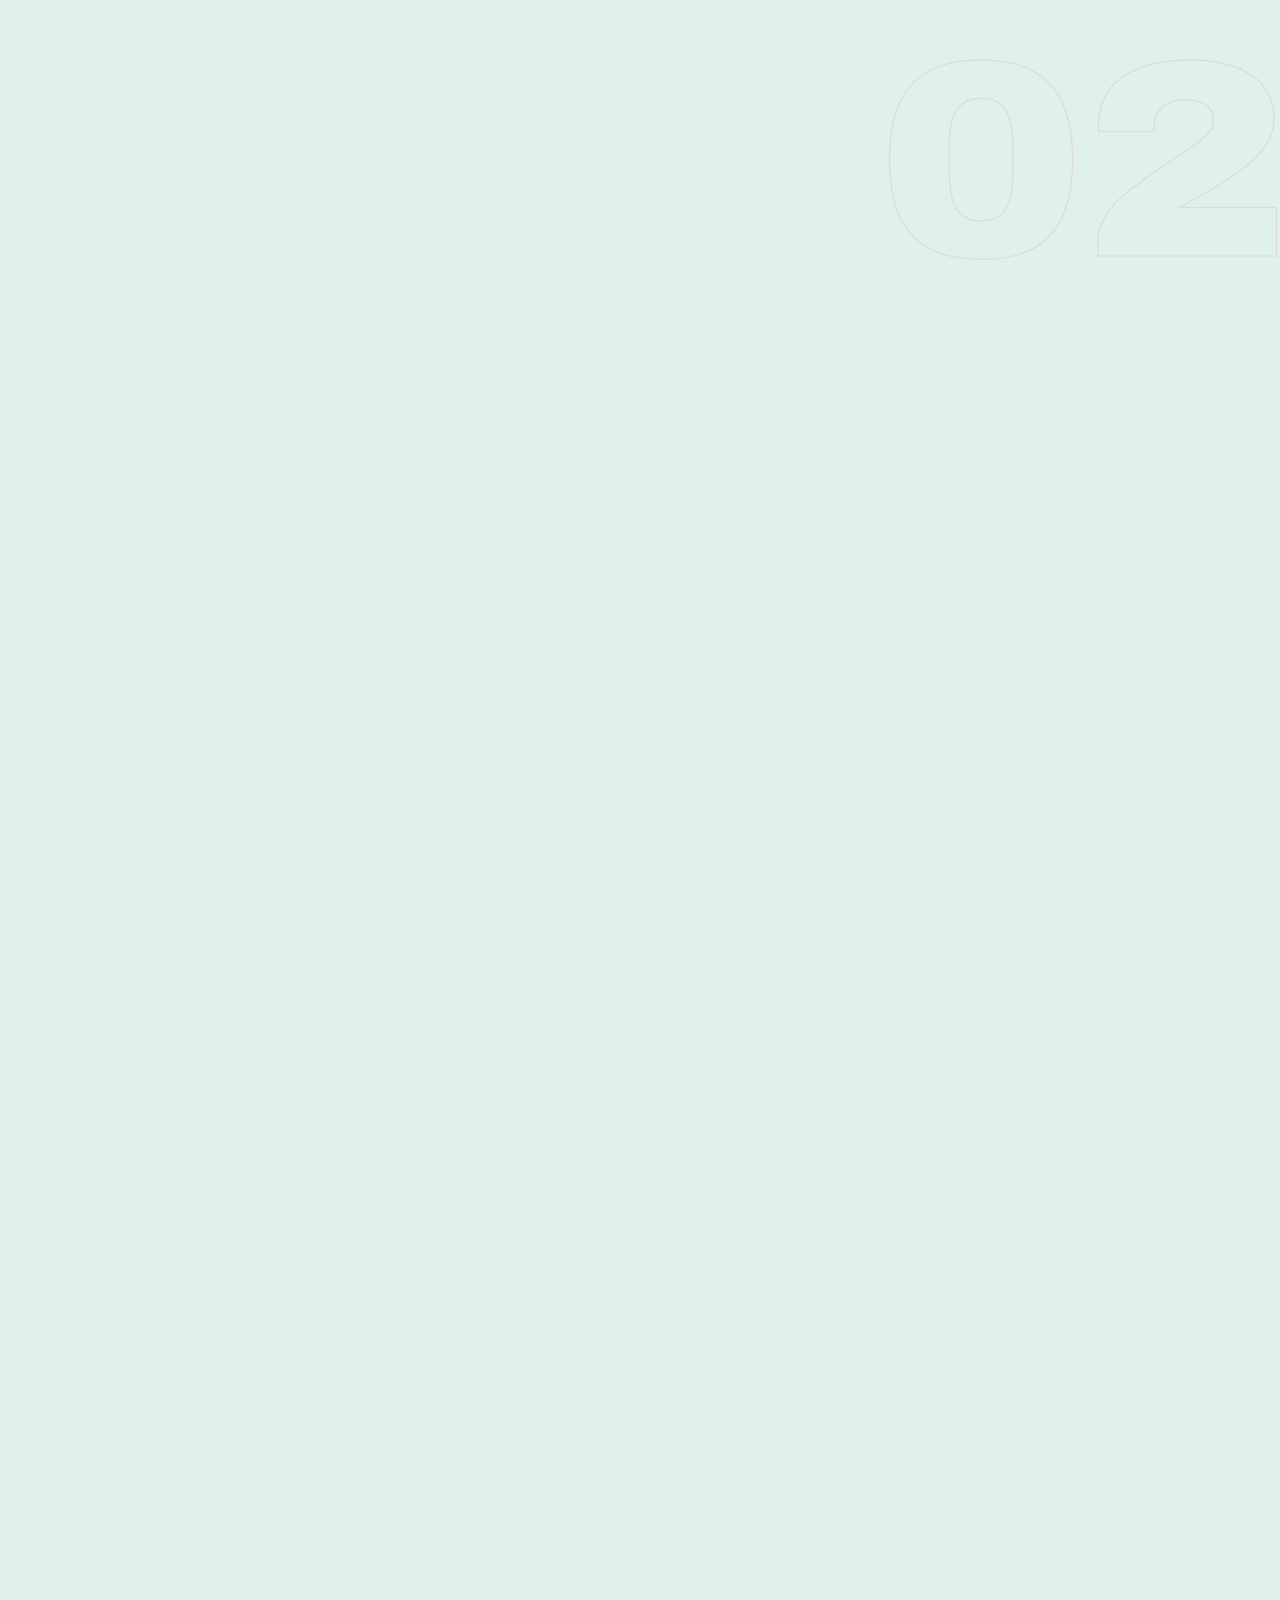
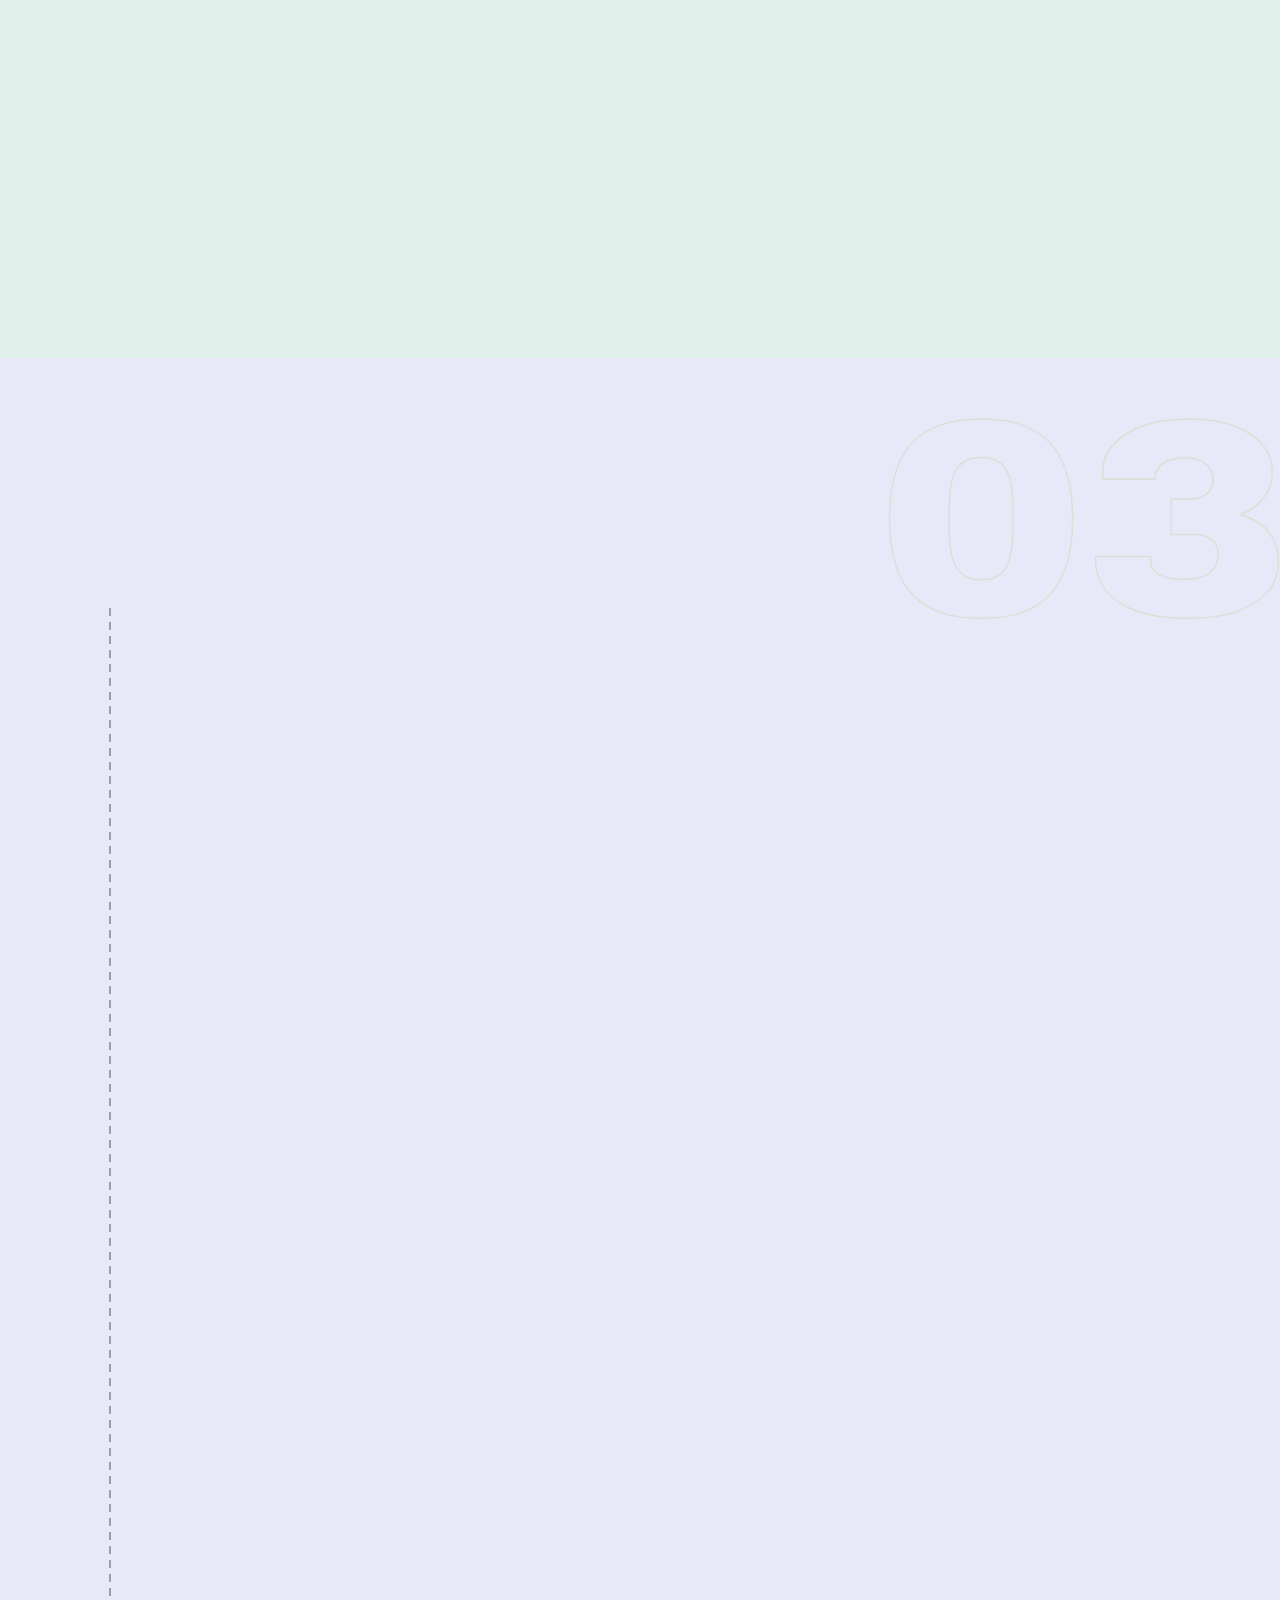
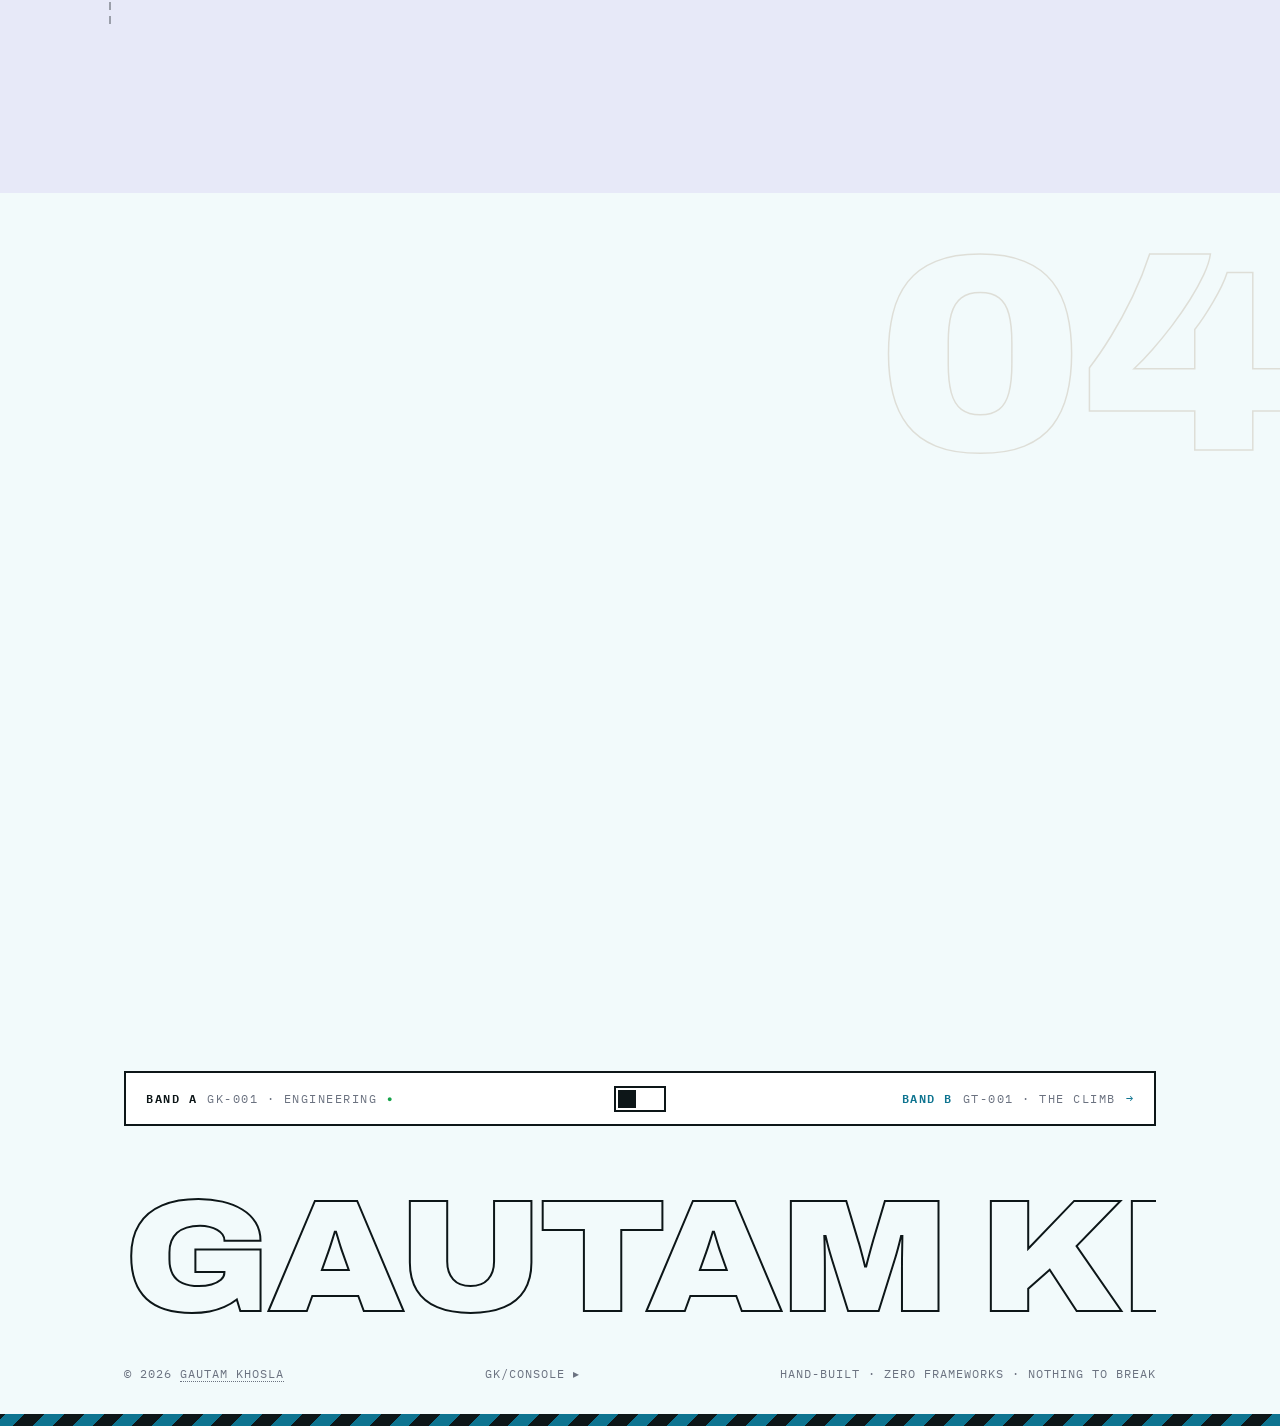
==== commit 197754b1: "Domino card in, LADING card out (one in, one out), SW v36 Domino goes on the homepage as card A-08, " ====
--- a/index.html
+++ b/index.html
@@ -51,7 +51,7 @@
 {
   "@context": "https://schema.org",
   "@type": "ProfilePage",
-  "dateModified": "2026-10-17",
+  "dateModified": "2026-10-18",
   "mainEntity": {
     "@type": "Person",
     "@id": "https://gautamkhosla.com/#gautam-khosla",
@@ -104,7 +104,9 @@
       "Supply chain security and signed release provenance",
       "Orbital mechanics and SGP4 propagation",
       "Conjunction screening in low Earth orbit",
-      "EU Cyber Resilience Act vulnerability reporting"
+      "EU Cyber Resilience Act vulnerability reporting",
+      "Graph databases and Cypher",
+      "Clinical decision support with CDS Hooks and FHIR"
     ],
     "award": [
       "MLH Best Use of Snowflake API, HackConcordia",
@@ -784,11 +786,16 @@
            becoming aware; 12 lockfile formats; CycloneDX 1.6; OSV, CISA KEV, FIRST EPSS; "Could not confirm exploitation
            status" when KEV cannot be read); release v1.0.0 (10 Oct 2026); github.com/marketplace/actions/cra-clock. -->
       <div class="mini"><span class="mid">A-07</span><h4><a rel="noopener noreferrer external" href="https://github.com/GautamTalksDev/cra-clock">CRA Clock</a></h4><p>The EU Cyber Resilience Act gives a manufacturer 24 hours from becoming aware that a vulnerability in its product is actively exploited to send an early warning. This GitHub Action builds a CycloneDX SBOM from 12 lockfile formats, checks OSV, CISA KEV and EPSS, and opens an issue with the deadlines and draft reports. If the KEV catalog can't be read, it says so instead of reporting clean.</p><div class="mtags"><i>GITHUB ACTION</i><i>CYCLONEDX</i><i>CISA KEV</i><i>MARKETPLACE</i></div></div>
-      <!-- A-08 LADING. SOURCE: lading.html (GK-009) only. Title of the paper; "STATUS PROJECT &#183; DOI";
-           "Out of 15,385 attributed findings across 55 scanned directories, 99.60% stopped before any file was opened";
-           JSON-LD "55 scanned artifacts", programmingLanguage Go; FIG 09.4 "35 OF 35 CLEARANCES" UNFALSIFIABLE;
-           "The work stopped under its own pre-registered rule"; "The paper, the dataset, and two upstream bug reports are the output". -->
-      <div class="mini"><span class="mid">A-08</span><h4><a href="lading.html">LADING</a></h4><p>Binary grounded VEX clearance fails three times. Across 55 scanned directories, 99.60% of findings stopped before any binary was opened, and all 35 clearances it made were unfalsifiable. It stopped under its own pre-registered rule; the paper, the dataset and two upstream bug reports are the output.</p><div class="mtags"><i>GO</i><i>VEX</i><i>PROJECT</i><i>DOI</i></div></div>
+      <!-- A-08 Domino (in 18 Oct 2026, replacing the LADING card; LADING keeps its GK-009 log page, its paper in
+           PUBLISHED below and P-10). SOURCE: Gautam's Graph Hacks submission and github.com/GautamTalksDev/domino
+           README (read 18 Oct 2026): three agents on one FalkorDB medication graph; every action waits for a human;
+           output is a question, never "stop this drug"; prevention replay over 600 synthetic patients, "401 of the
+           534 cascade drugs it met (75%) at the first downstream prescription"; synthetic patients only; decision
+           support, not medical advice; built solo with AI assistance (README disclosure) for WeMakeDevs x FalkorDB
+           Graph Hacks 2026. A CARD, not a log: the replay is self-graded (generator and engine share one knowledge
+           graph, as the README says) and the 8 of 8 vs 5 of 8 comparison is my own runs (results vary), so no result
+           is checked by something other than me yet. -->
+      <div class="mini"><span class="mid">A-08</span><h4><a rel="noopener noreferrer external" href="https://github.com/GautamTalksDev/domino">Domino</a></h4><p>Find the pill that's treating another pill. Three AI agents walk one FalkorDB medication graph to find prescribing cascades in older adults. Every action waits for a human, and the output is a question for the pharmacist, never "stop this drug". Replayed over 600 synthetic patients, it would have stopped 401 of the 534 cascade drugs it met at the first extra prescription. Built solo, with AI assistance, for Graph Hacks 2026. Synthetic patients only; decision support for clinicians, not medical advice.</p><div class="mtags"><i>FALKORDB</i><i>CYPHER</i><i>CDS HOOKS</i><i>MCP</i></div></div>
     </div>
 
     <div class="cmds reveal">
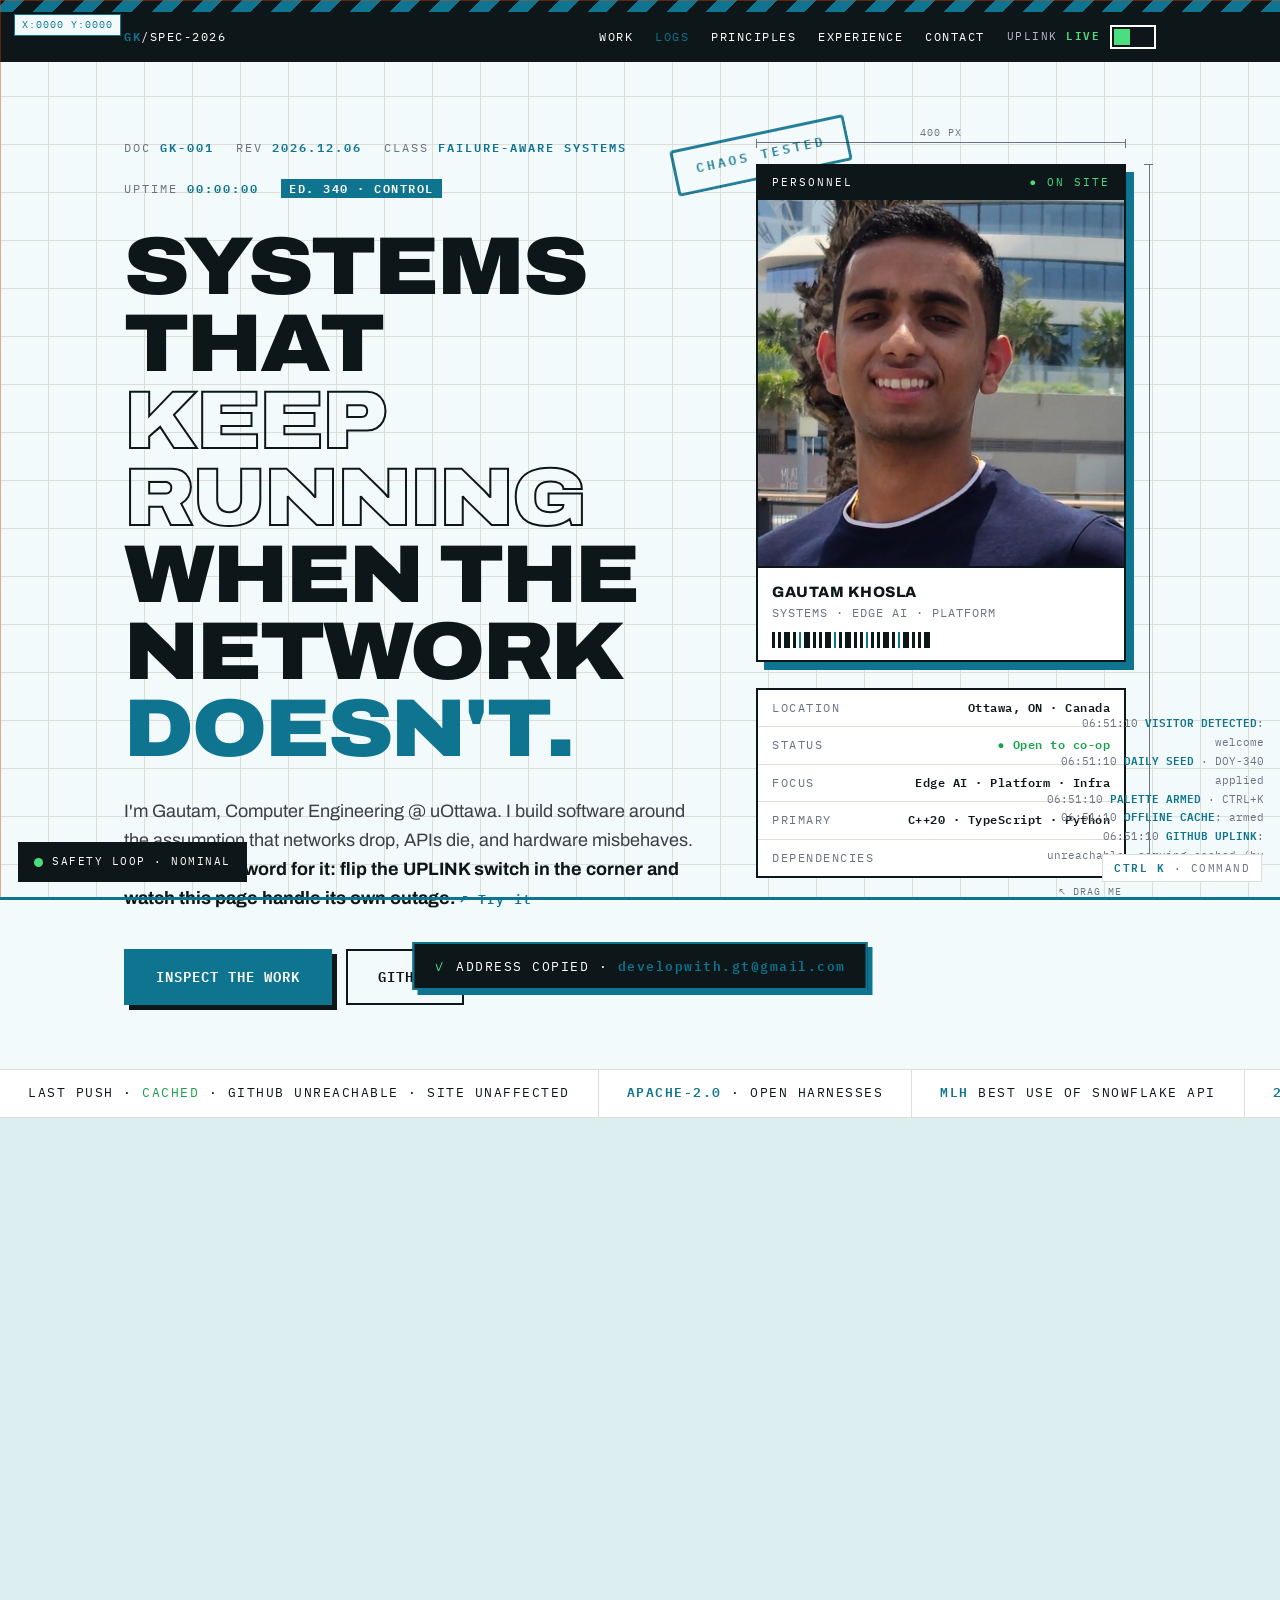
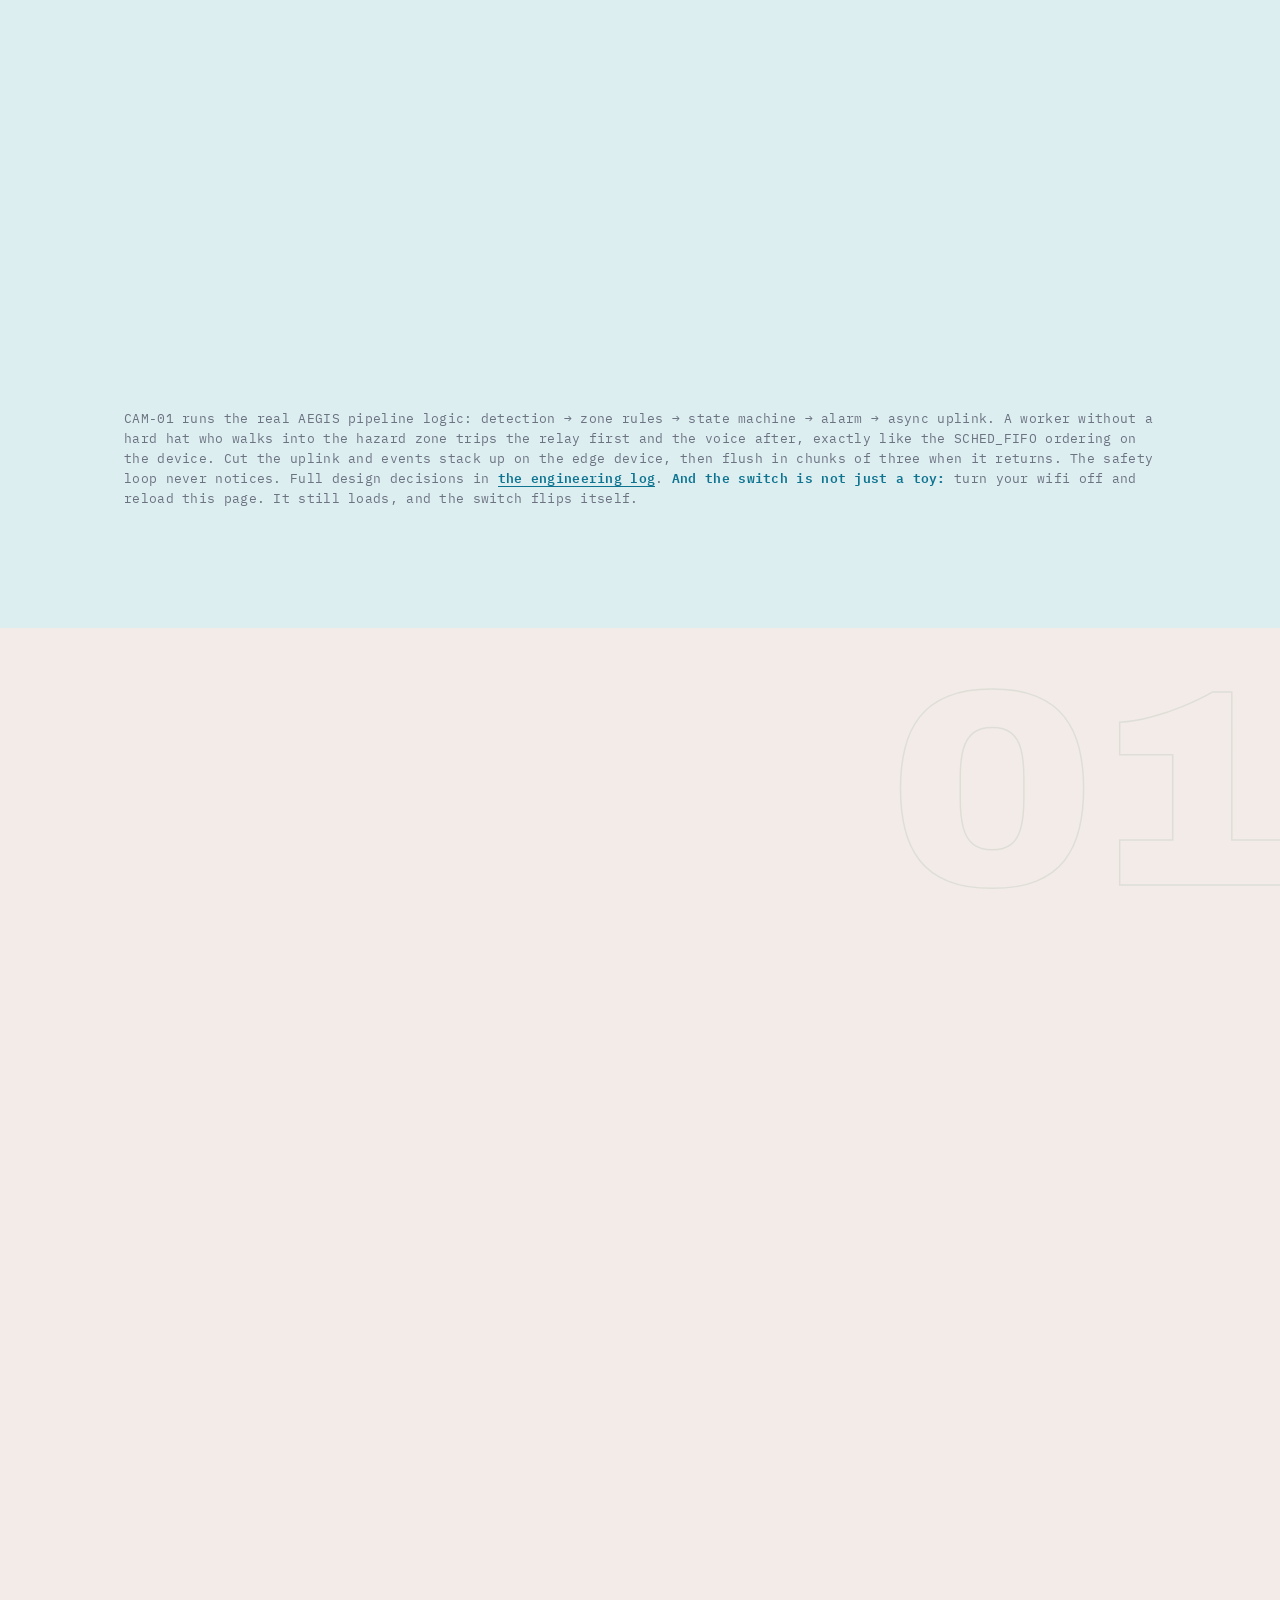
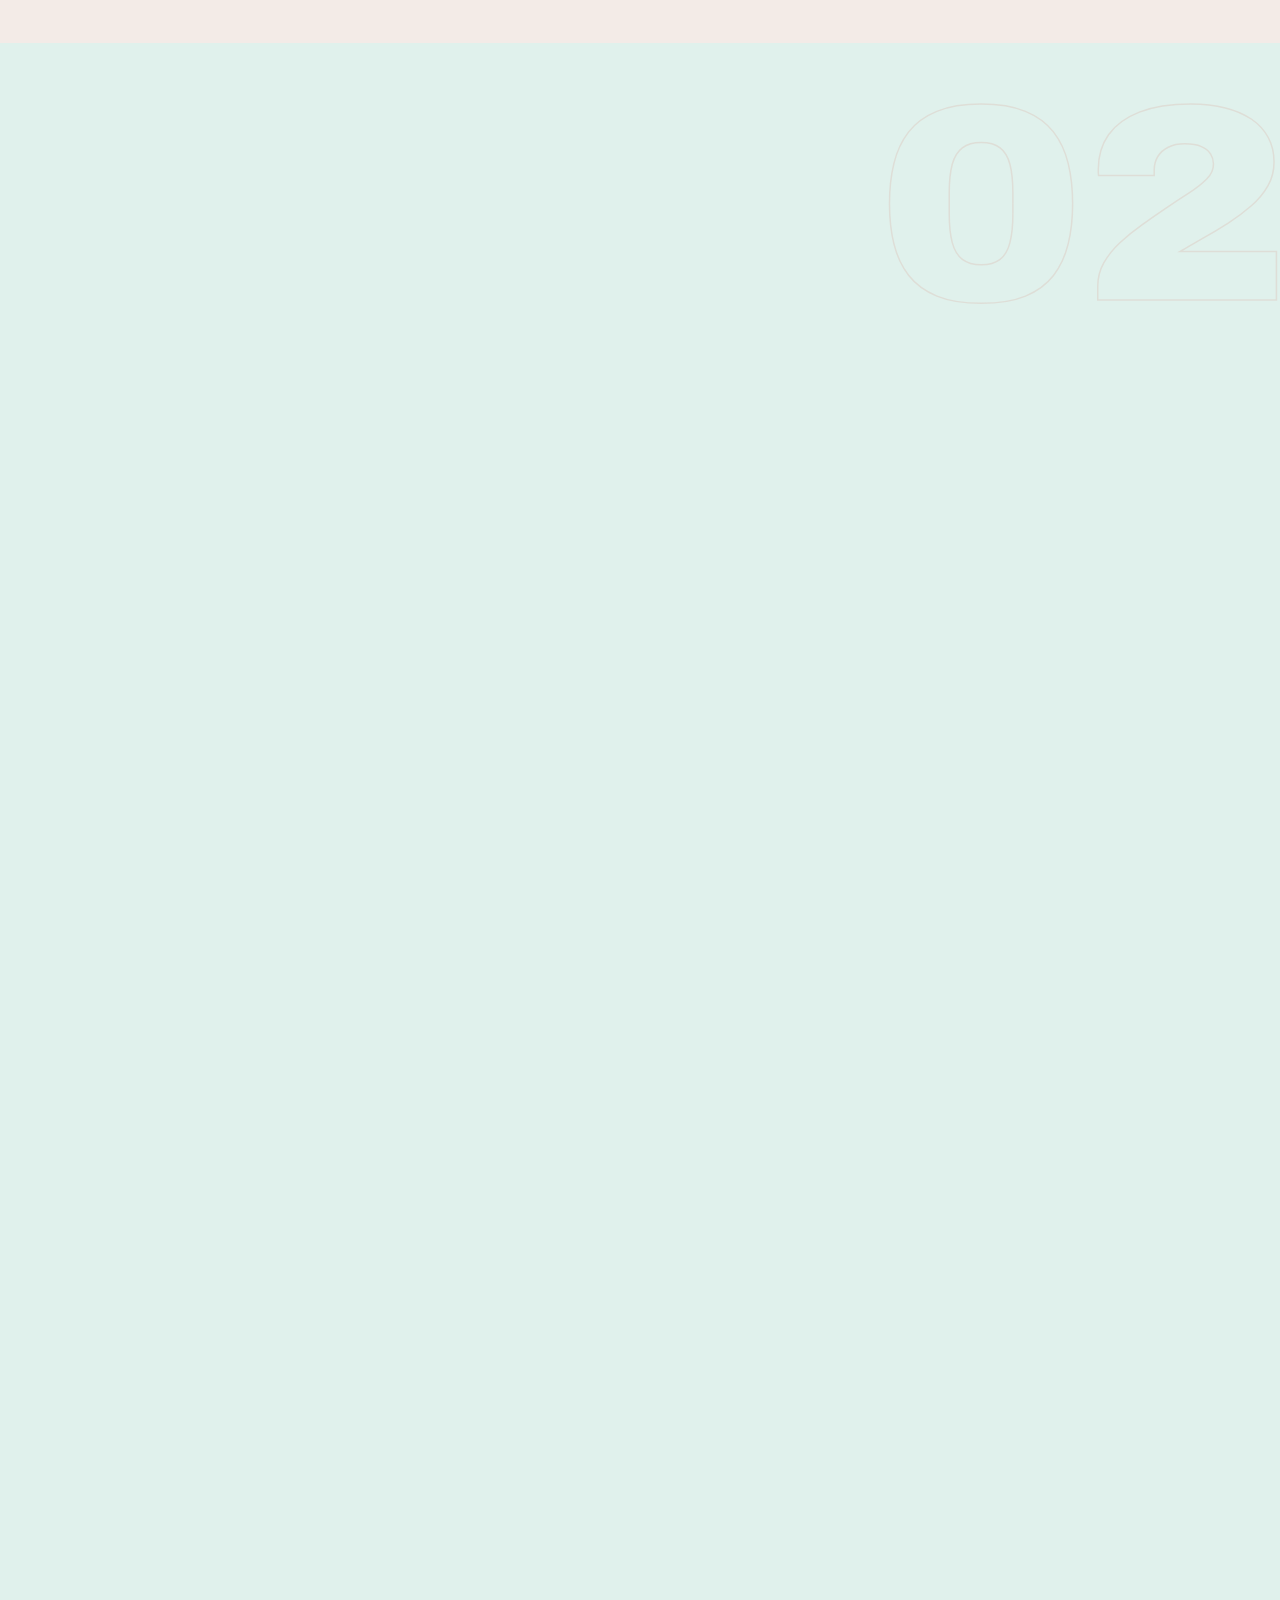
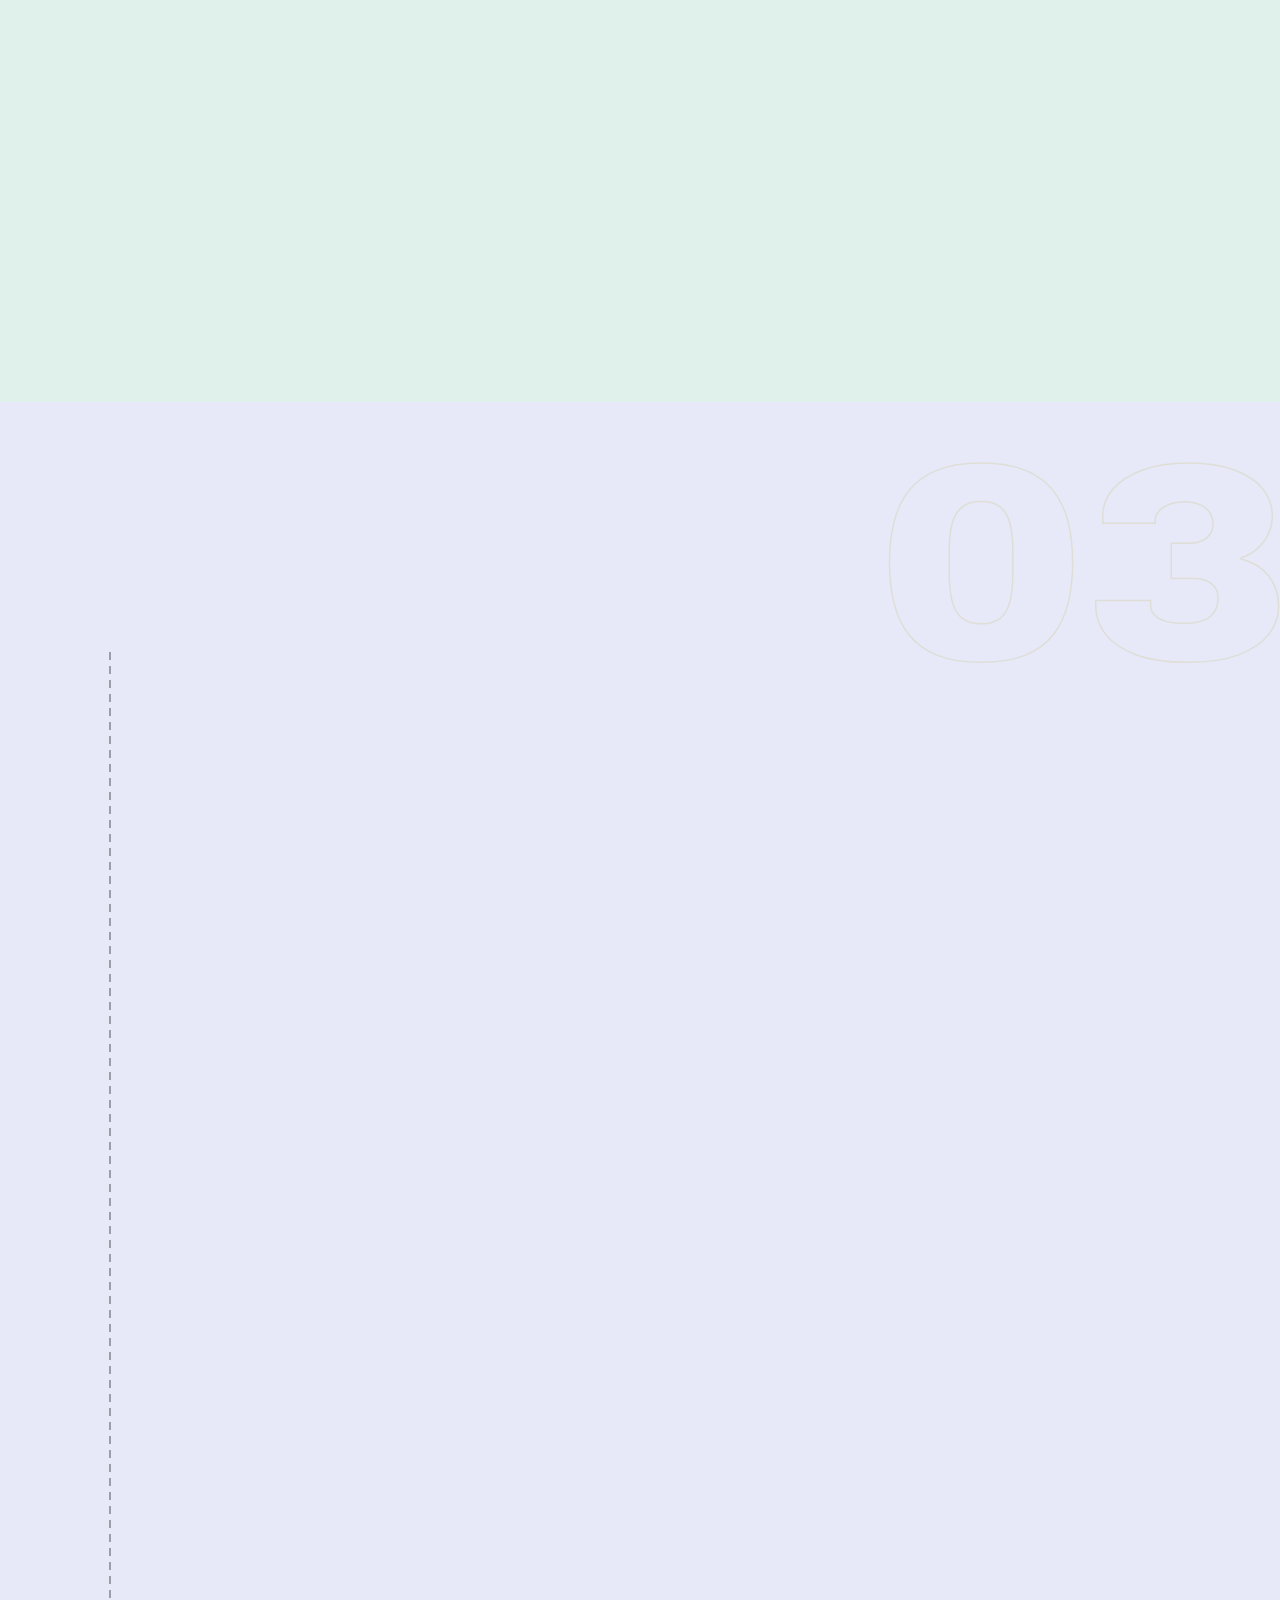
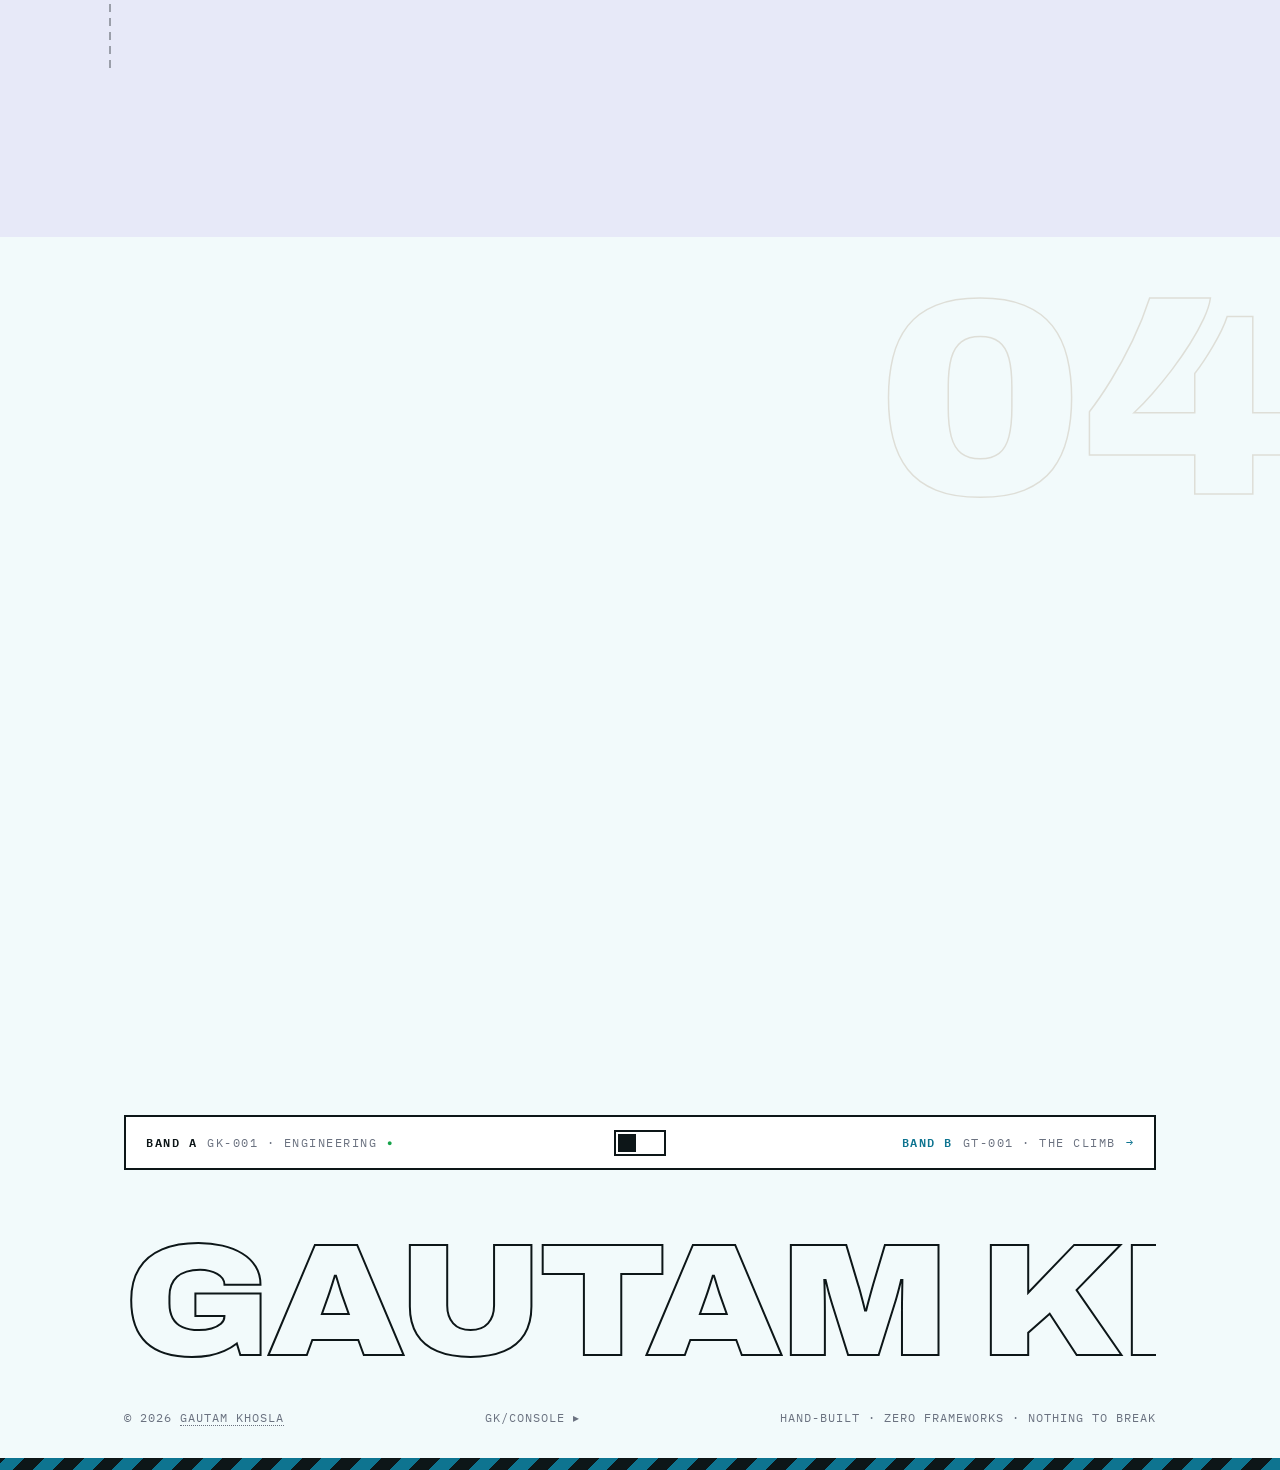
==== commit 5d9782cb: "Gate fixes: qualify Domino replay (tests reasoning, not clinical validity) and Ledger detection-limi" ====
--- a/index.html
+++ b/index.html
@@ -362,7 +362,7 @@
             <div class="tg">Who makes Starlink dodge</div>
             <p>Starlink moved out of the way 355,848 times in a year, by SpaceX's count in its FCC reports as published by Space.com. Screening is free; who causes the risk is not published. Every day DODGE propagates every tracked object with a public orbit in Starlink's altitude band with SGP4, finds each pass under 5 km and names the owner. Its fast screen found 80 of 80 passes a brute force search found, and each day's data is hash-chained and signed.</p>
             <!-- SOURCE: github.com/GautamTalksDev/maneuver-ledger README.md results table (read 18 Oct 2026): 207,152 filed with the FCC; not reproduced from public element sets. -->
-            <p class="fup">Follow-up: SpaceX filed 207,152 avoidance maneuvers with the FCC, and public element sets cannot rebuild them. <a href="https://dodge.gautamkhosla.com/ledger/" rel="noopener noreferrer external">See the Maneuver Ledger &#8599;</a></p>
+            <p class="fup">Follow-up: SpaceX filed 207,152 avoidance maneuvers with the FCC, and public element sets could not reproduce that count (a detection limit). <a href="https://dodge.gautamkhosla.com/ledger/" rel="noopener noreferrer external">See the Maneuver Ledger &#8599;</a></p>
             <a href="dodge.html">READ THE ENGINEERING LOG &#8594;</a>
           </div>
         </div>
@@ -795,7 +795,7 @@
            Graph Hacks 2026. A CARD, not a log: the replay is self-graded (generator and engine share one knowledge
            graph, as the README says) and the 8 of 8 vs 5 of 8 comparison is my own runs (results vary), so no result
            is checked by something other than me yet. -->
-      <div class="mini"><span class="mid">A-08</span><h4><a rel="noopener noreferrer external" href="https://github.com/GautamTalksDev/domino">Domino</a></h4><p>Find the pill that's treating another pill. Three AI agents walk one FalkorDB medication graph to find prescribing cascades in older adults. Every action waits for a human, and the output is a question for the pharmacist, never "stop this drug". Replayed over 600 synthetic patients, it would have stopped 401 of the 534 cascade drugs it met at the first extra prescription. Built solo, with AI assistance, for Graph Hacks 2026. Synthetic patients only; decision support for clinicians, not medical advice.</p><div class="mtags"><i>FALKORDB</i><i>CYPHER</i><i>CDS HOOKS</i><i>MCP</i></div></div>
+      <div class="mini"><span class="mid">A-08</span><h4><a rel="noopener noreferrer external" href="https://github.com/GautamTalksDev/domino">Domino</a></h4><p>Find the pill that's treating another pill. Three AI agents walk one FalkorDB medication graph to find prescribing cascades in older adults. Every action waits for a human, and the output is a question for the pharmacist, never "stop this drug". Replayed over 600 synthetic patients generated from the same knowledge graph, it would have stopped 401 of the 534 cascade drugs it met at the first extra prescription; that tests the reasoning, not clinical validity. Built solo, with AI assistance, for Graph Hacks 2026. Synthetic patients only; decision support for clinicians, not medical advice.</p><div class="mtags"><i>FALKORDB</i><i>CYPHER</i><i>CDS HOOKS</i><i>MCP</i></div></div>
     </div>
 
     <div class="cmds reveal">
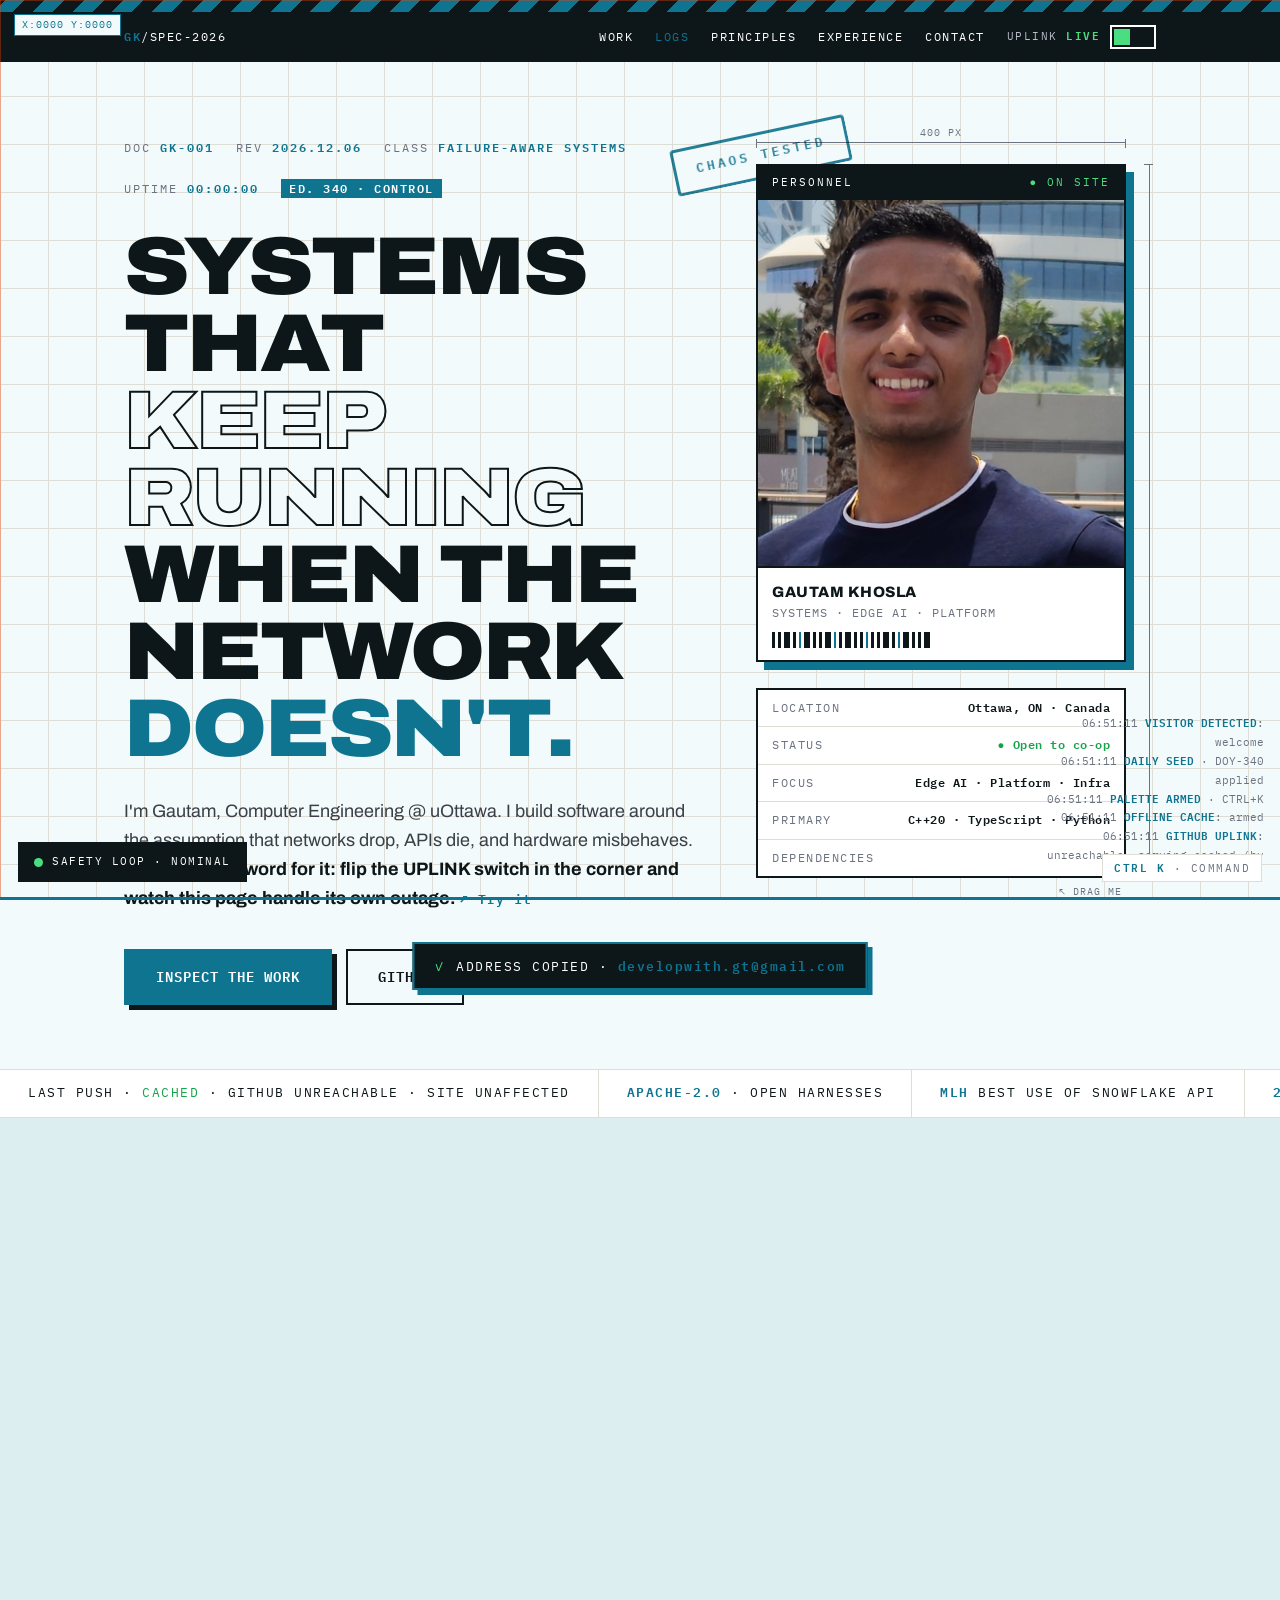
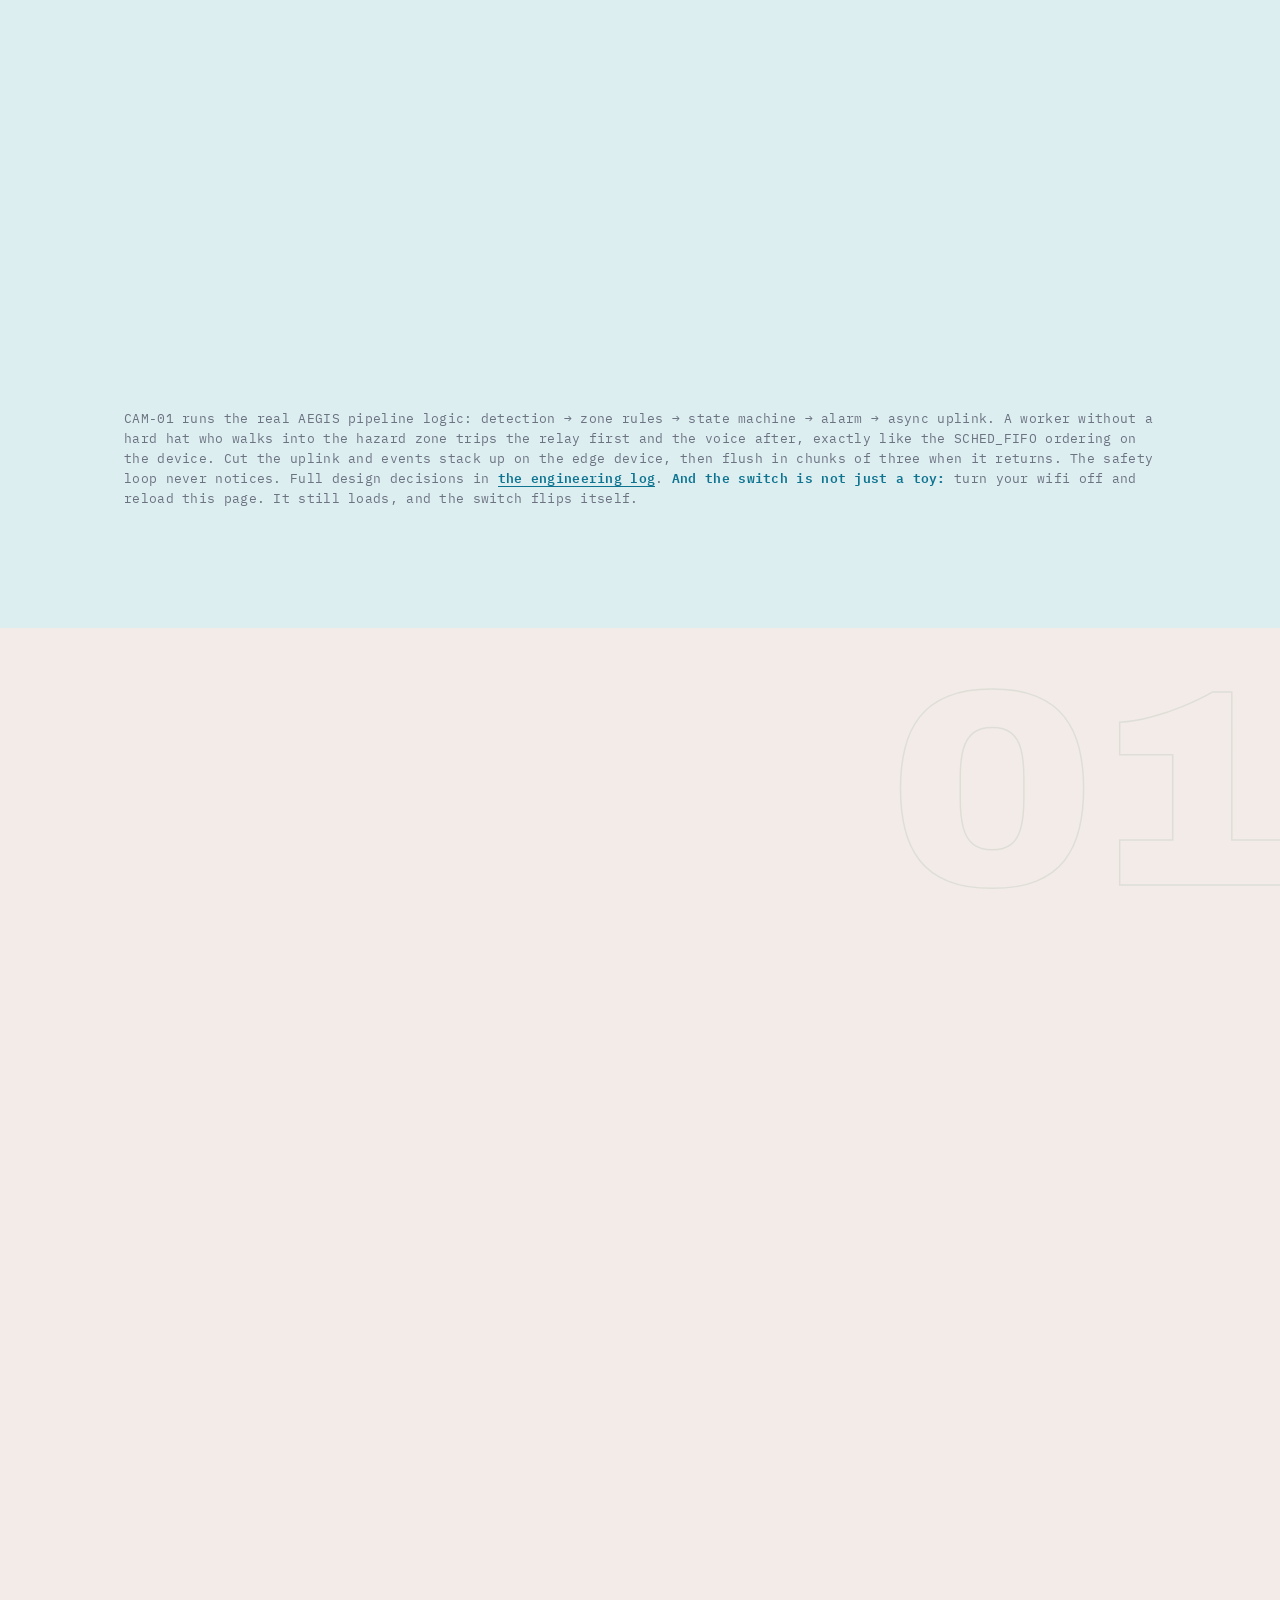
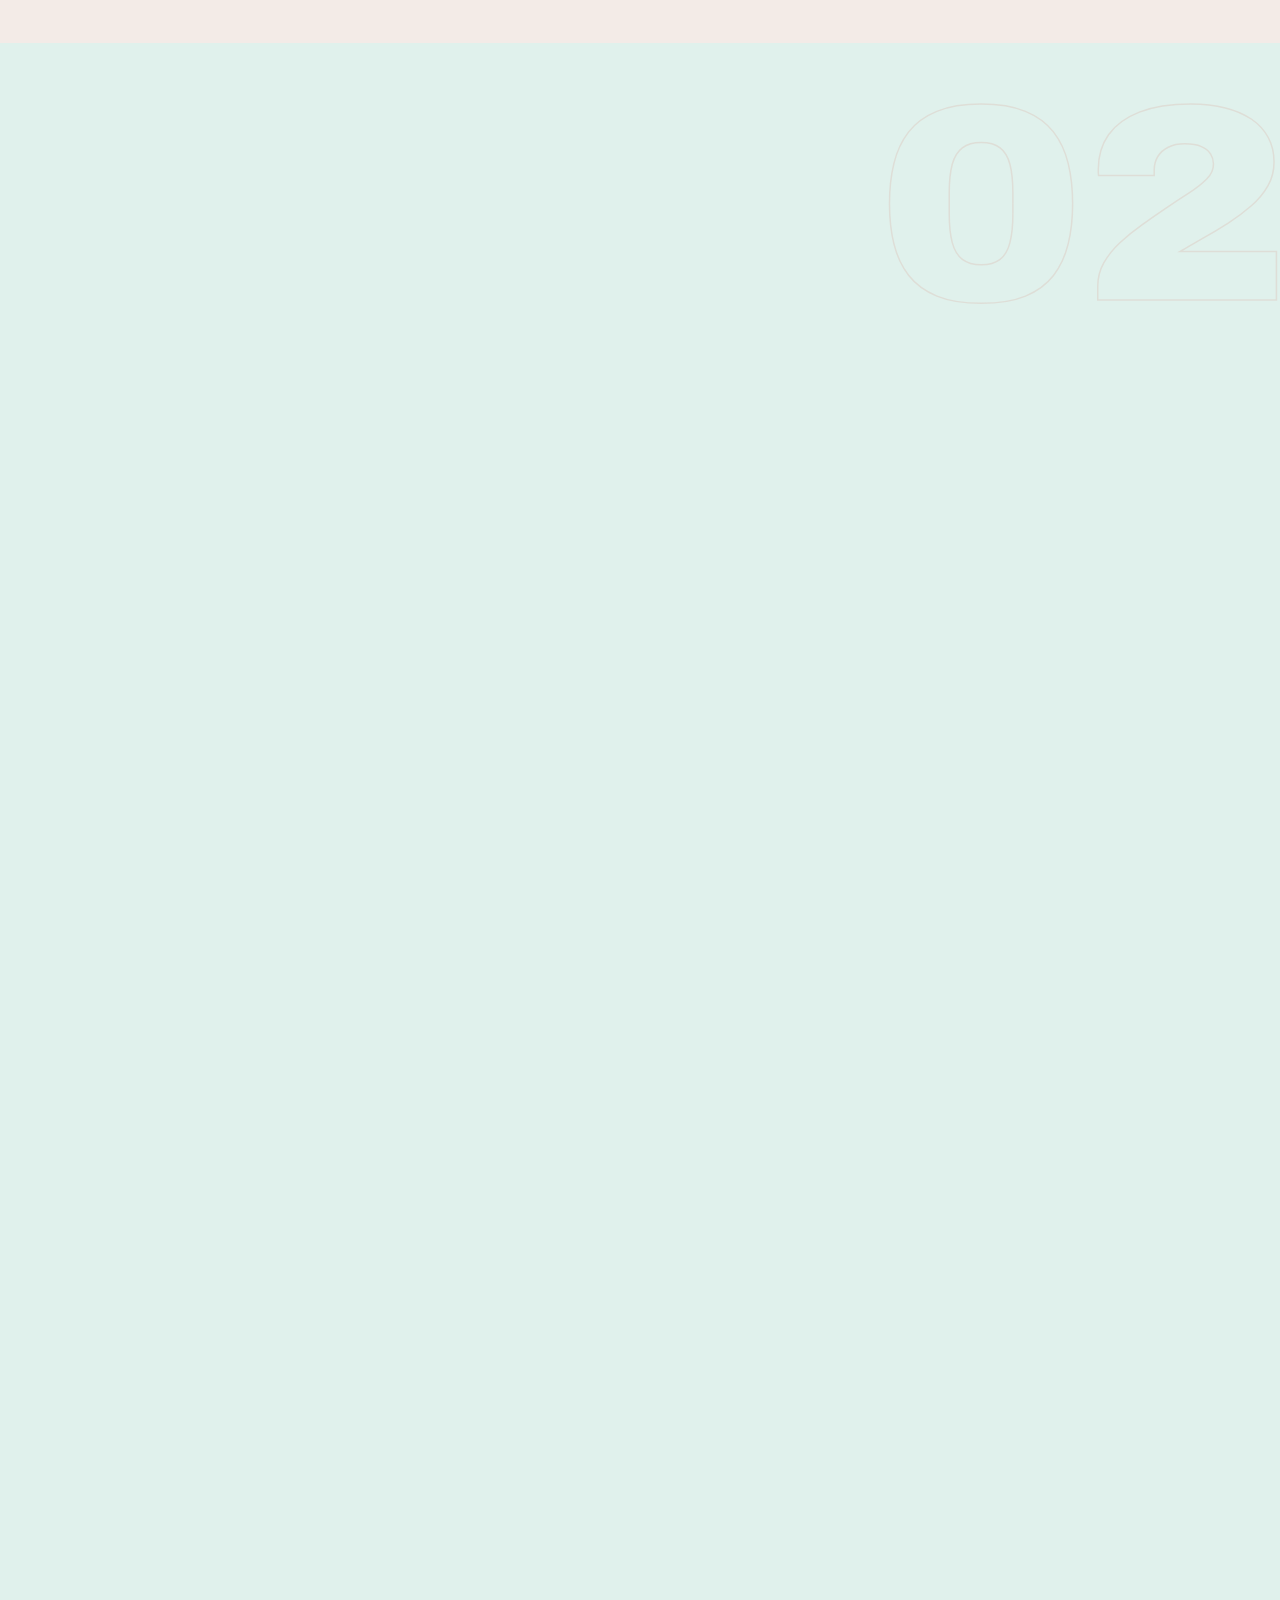
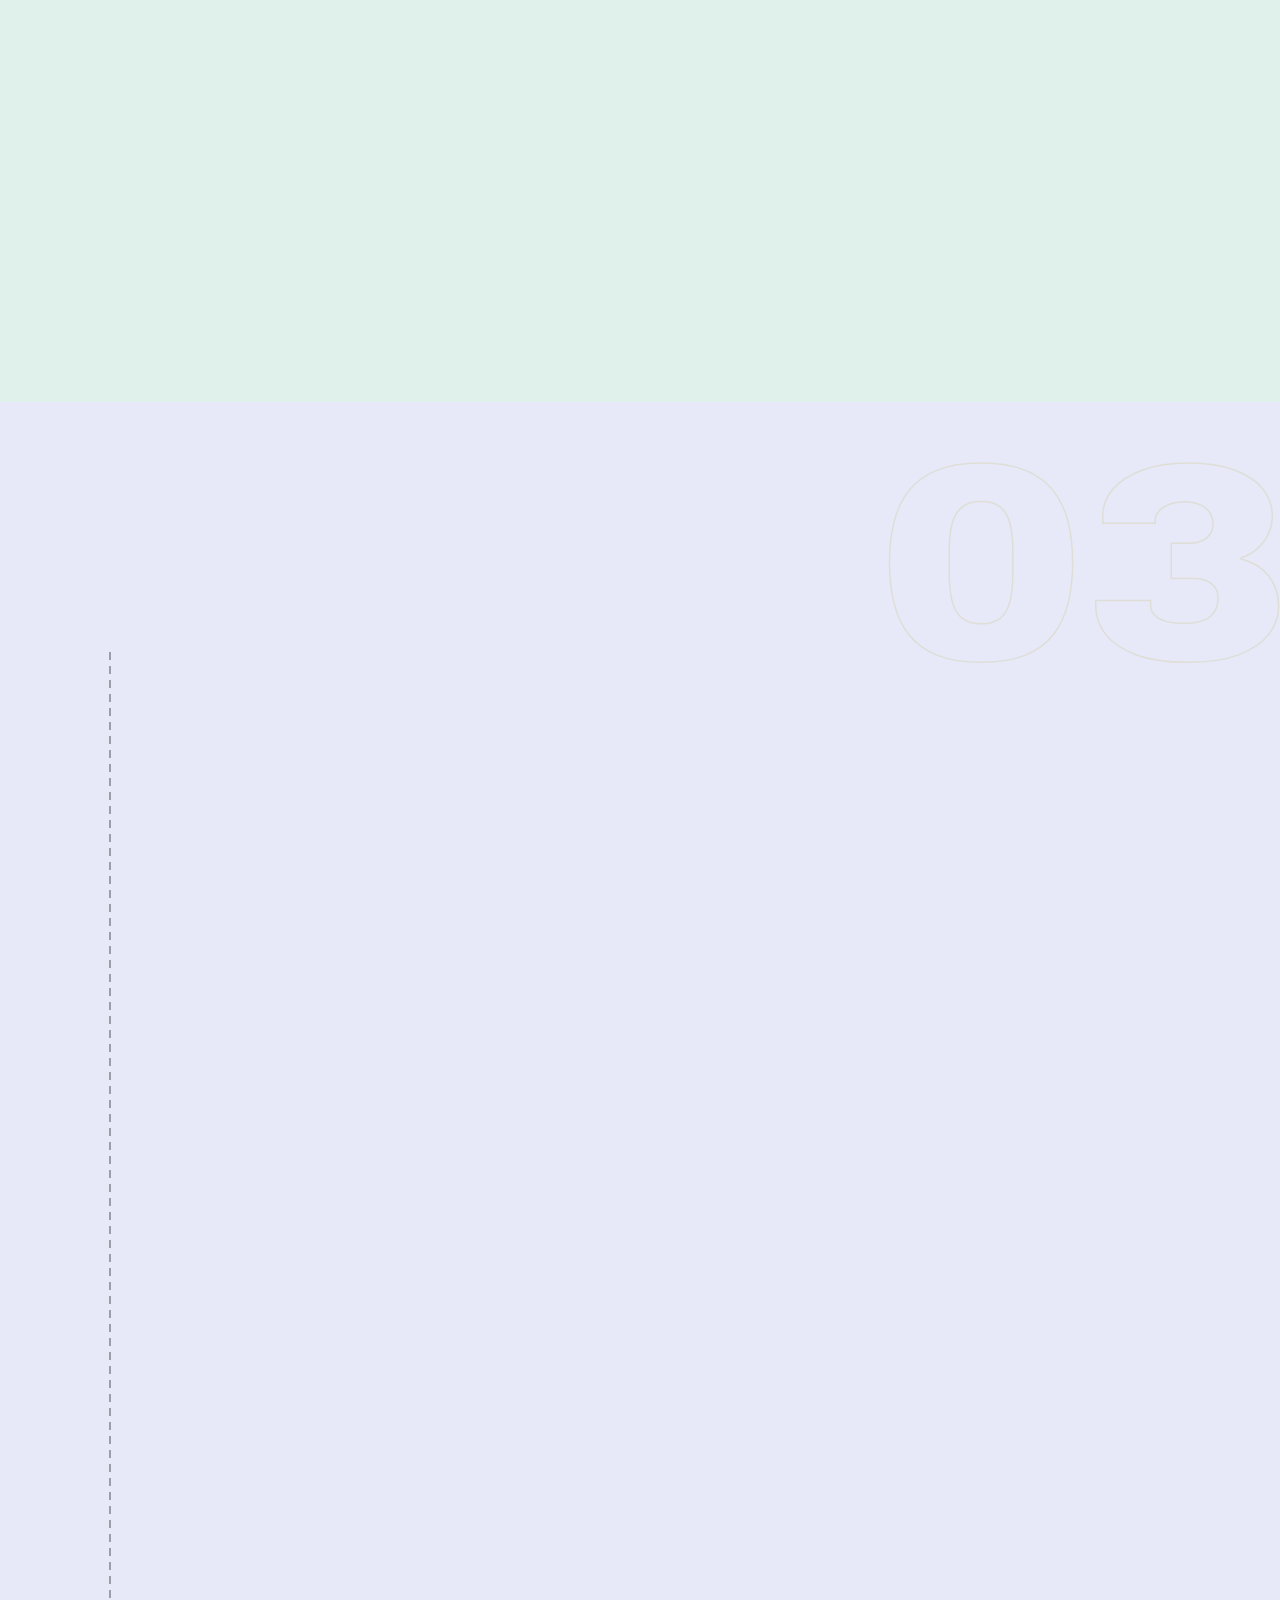
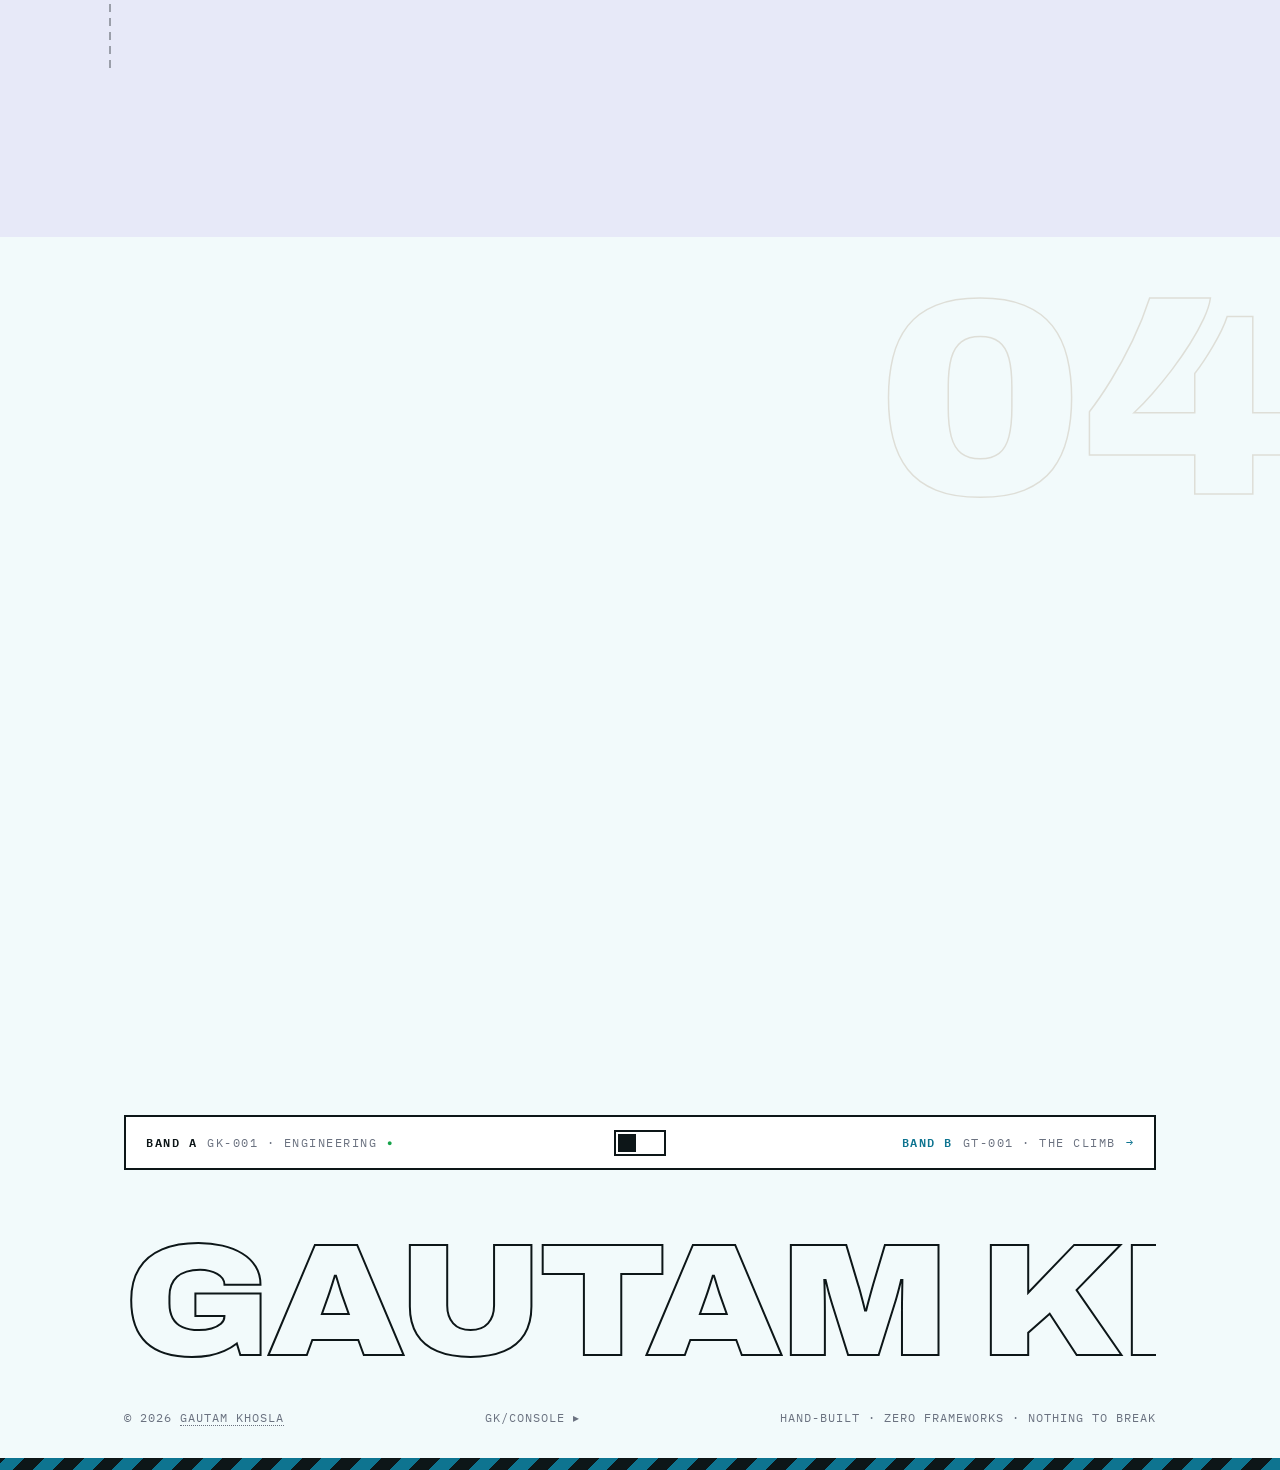
==== commit 87b4db34: "assay-gpu: add arXiv 2610.02240 alongside Zenodo DOI; tag ARXIV · DOI; SW v38 Co-Authored-By: Claude" ====
--- a/index.html
+++ b/index.html
@@ -162,6 +162,7 @@
         "@type": "ScholarlyArticle",
         "name": "Calibrating the Checksum: An Empirical False-Positive Bound for One-Sided ABFT on bfloat16 GEMM, and What It Fails to Catch",
         "identifier": "https://doi.org/10.5281/zenodo.22054179",
+        "sameAs": "https://arxiv.org/abs/2610.02240",
         "url": "https://gautamkhosla.com/assay.html"
       },
       {
@@ -747,7 +748,7 @@
           </div>
           <div class="slide-txt">
             <div class="sk">SHOWCASE F/F &#183; NUMERICS / PUBLISHED</div>
-            <h3>assay-gpu <span class="net-tag edge">PEER-SHAREABLE &#183; DOI</span></h3>
+            <h3>assay-gpu <span class="net-tag edge">ARXIV &#183; DOI</span></h3>
             <div class="tg">The detector that failed its own test</div>
             <p>Silicon sometimes returns a wrong answer silently. The 1984 checksum that catches it has a threshold that is undefined at bfloat16, so I measured the distribution instead and calibrated one. It catches 76% of exponent-bit flips against a 90% bar I registered first, and none of 600 low-mantissa flips. Four predictions failed, four findings retracted, all published.</p>
             <a href="assay.html">READ THE ENGINEERING LOG &#8594;</a>
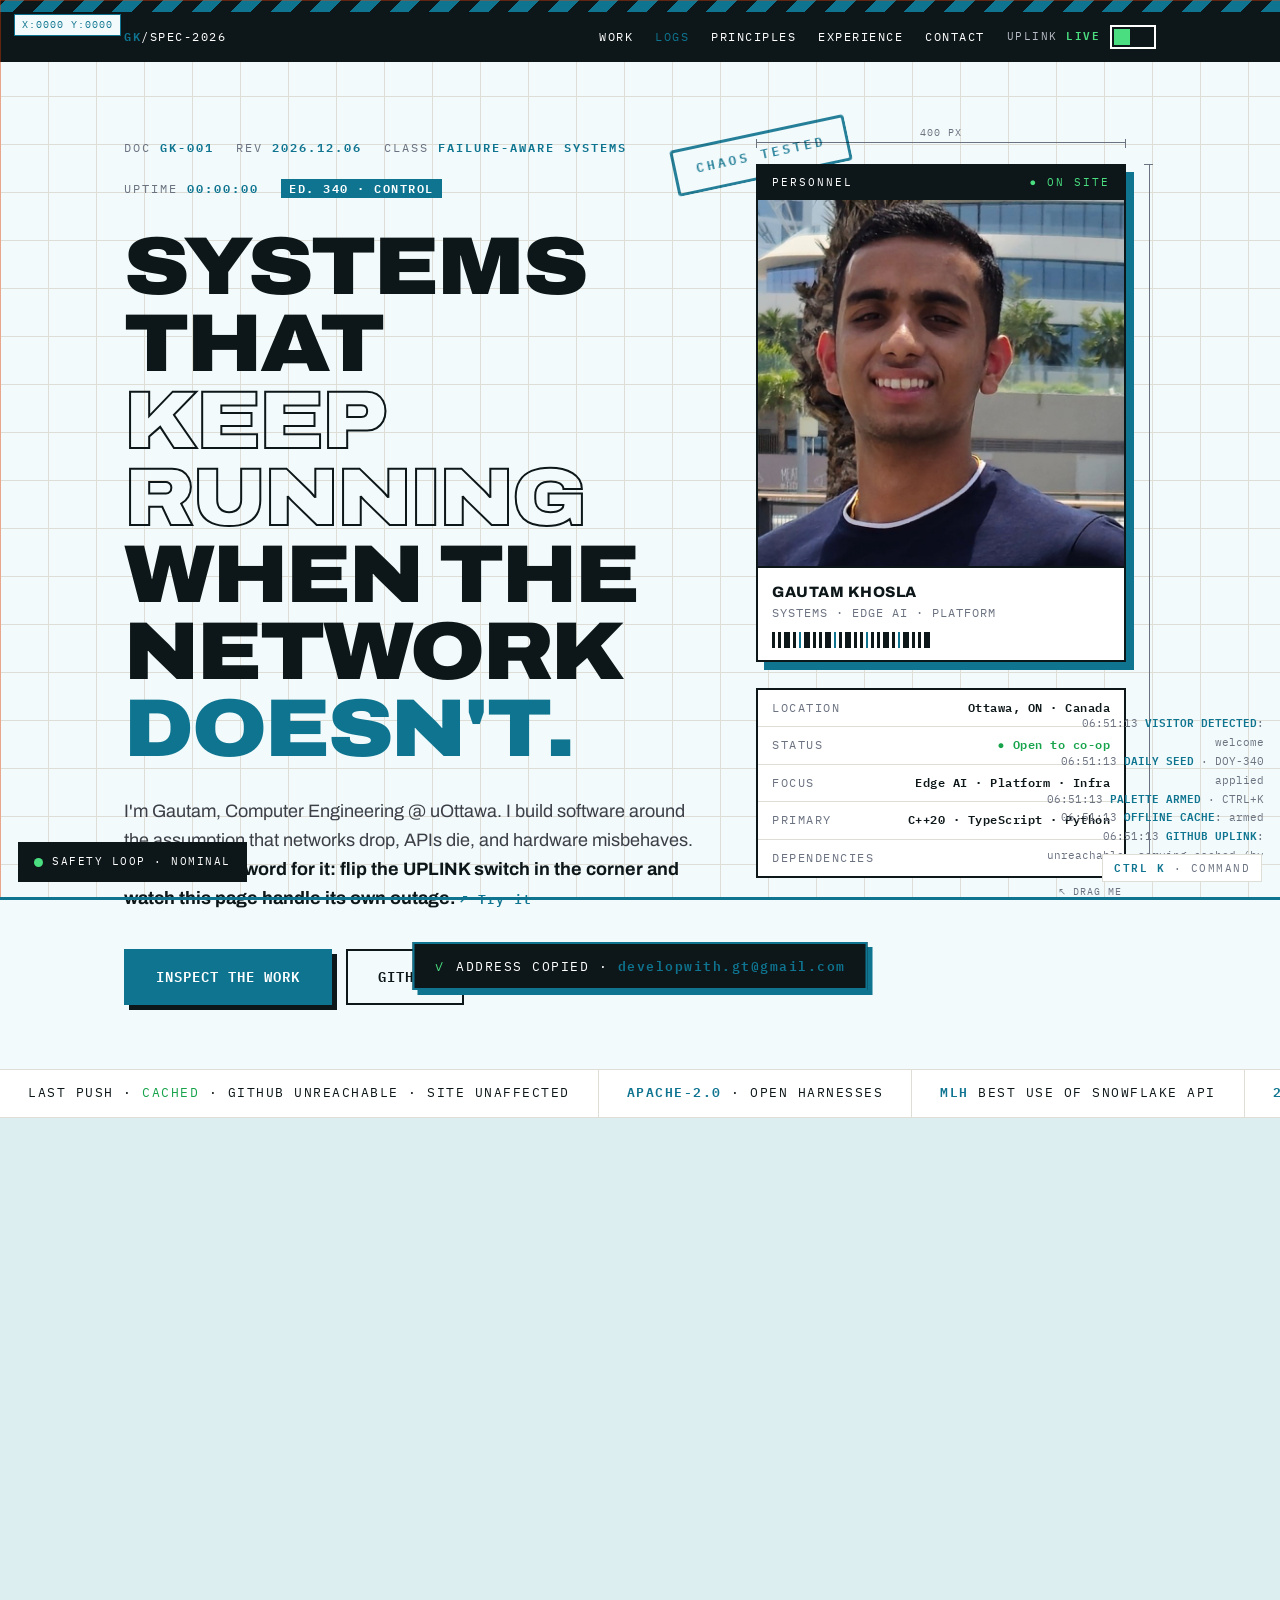
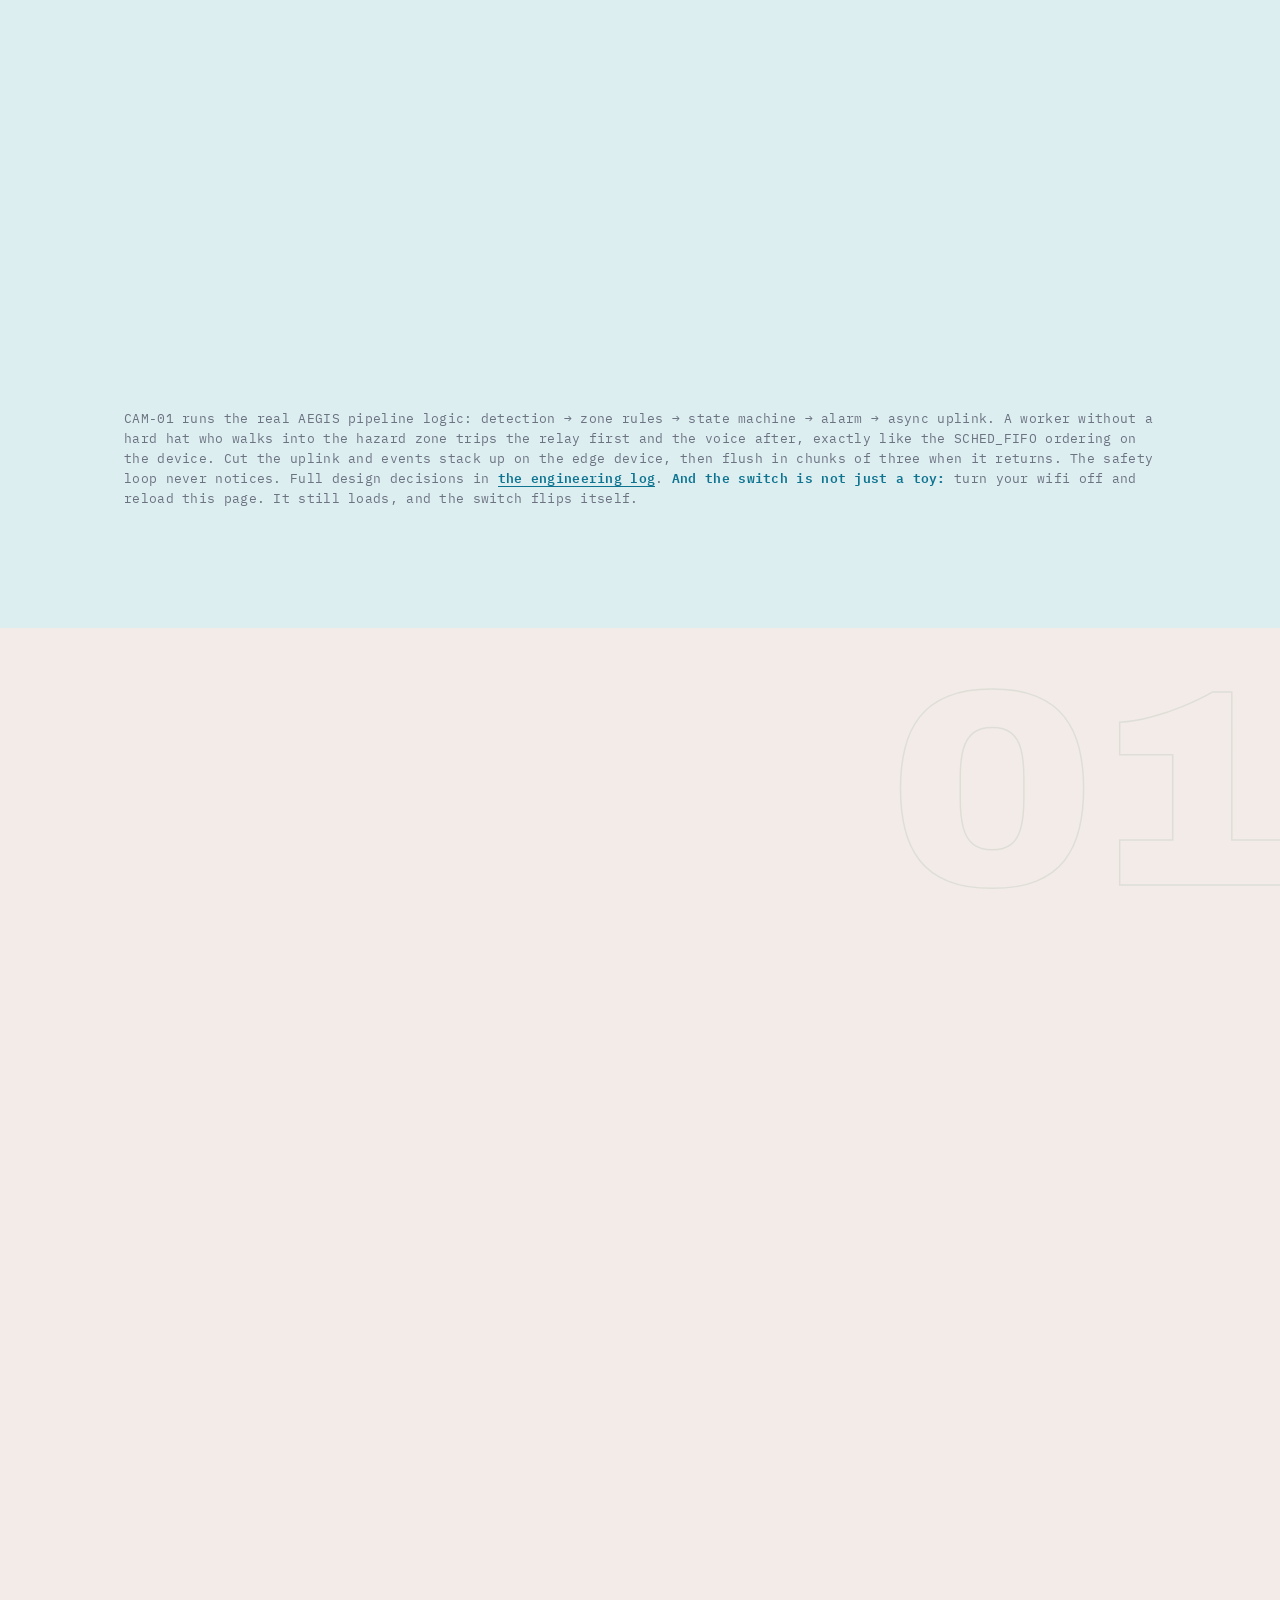
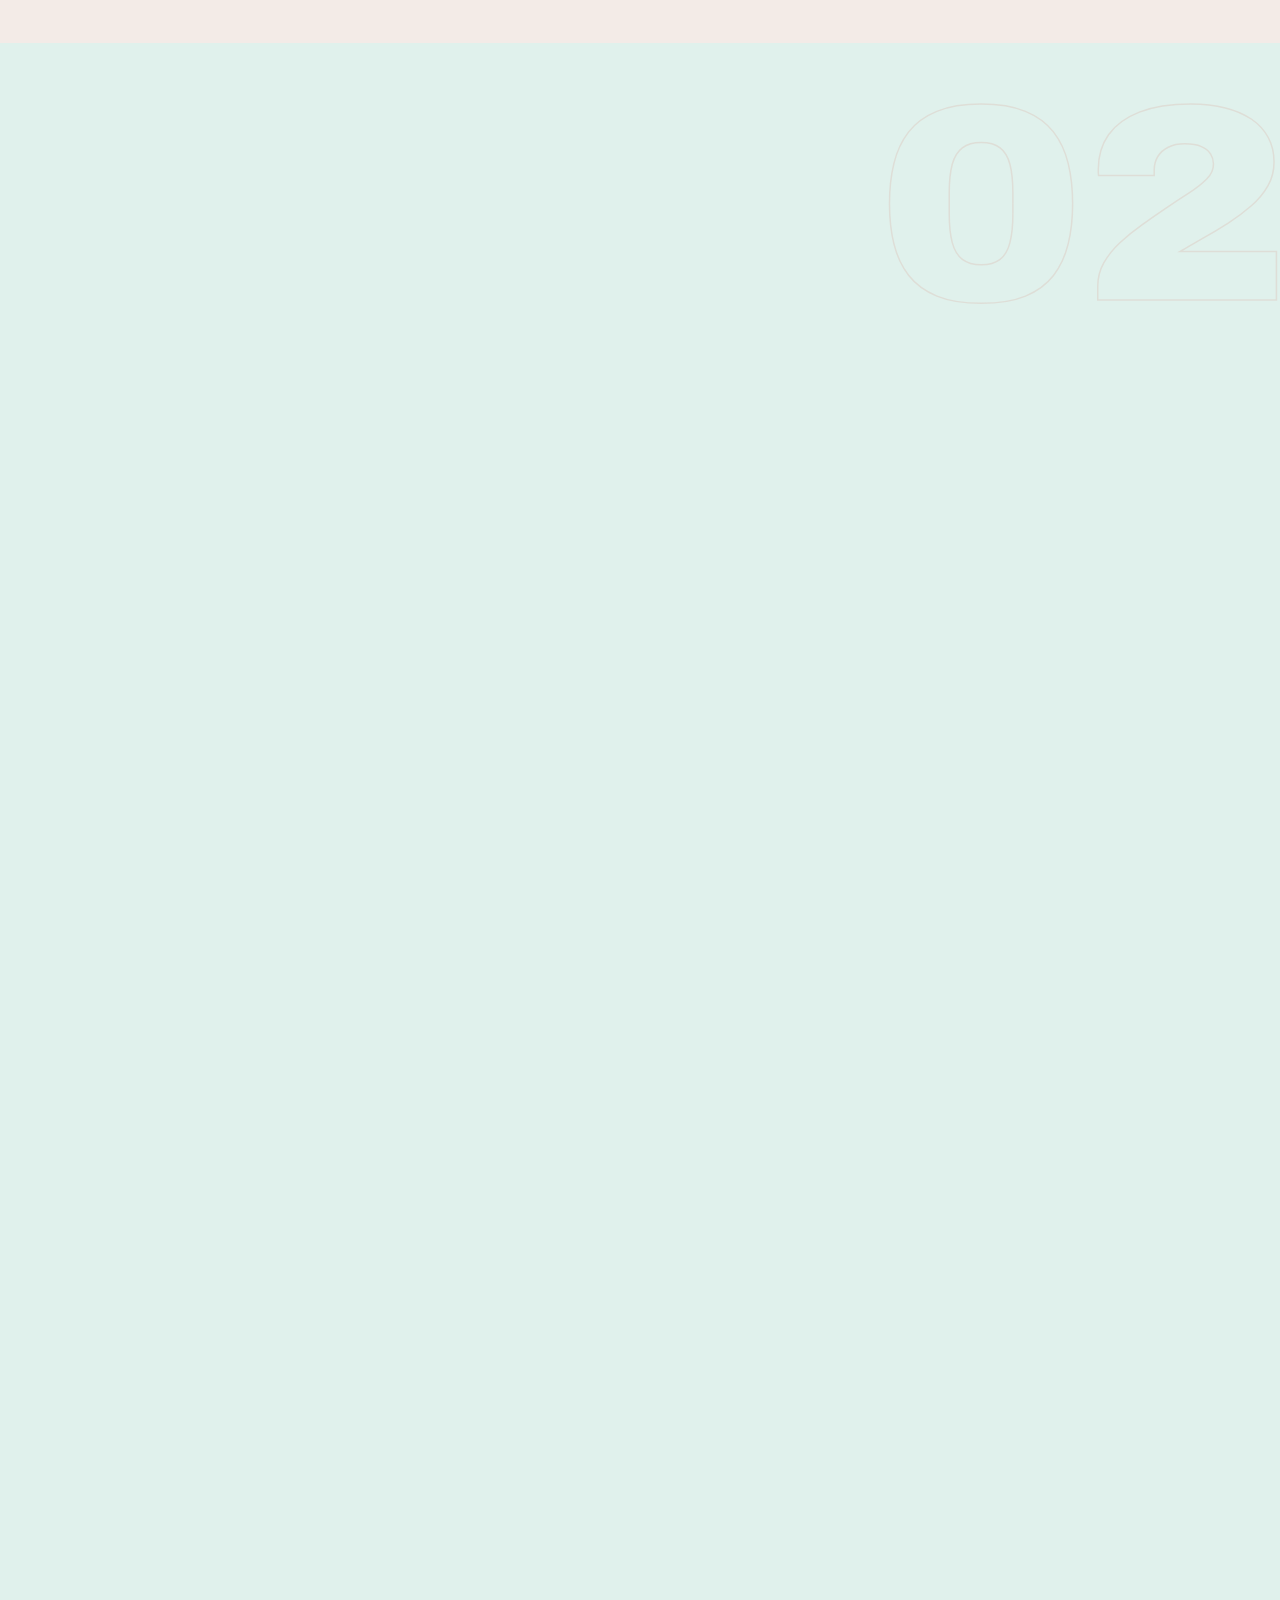
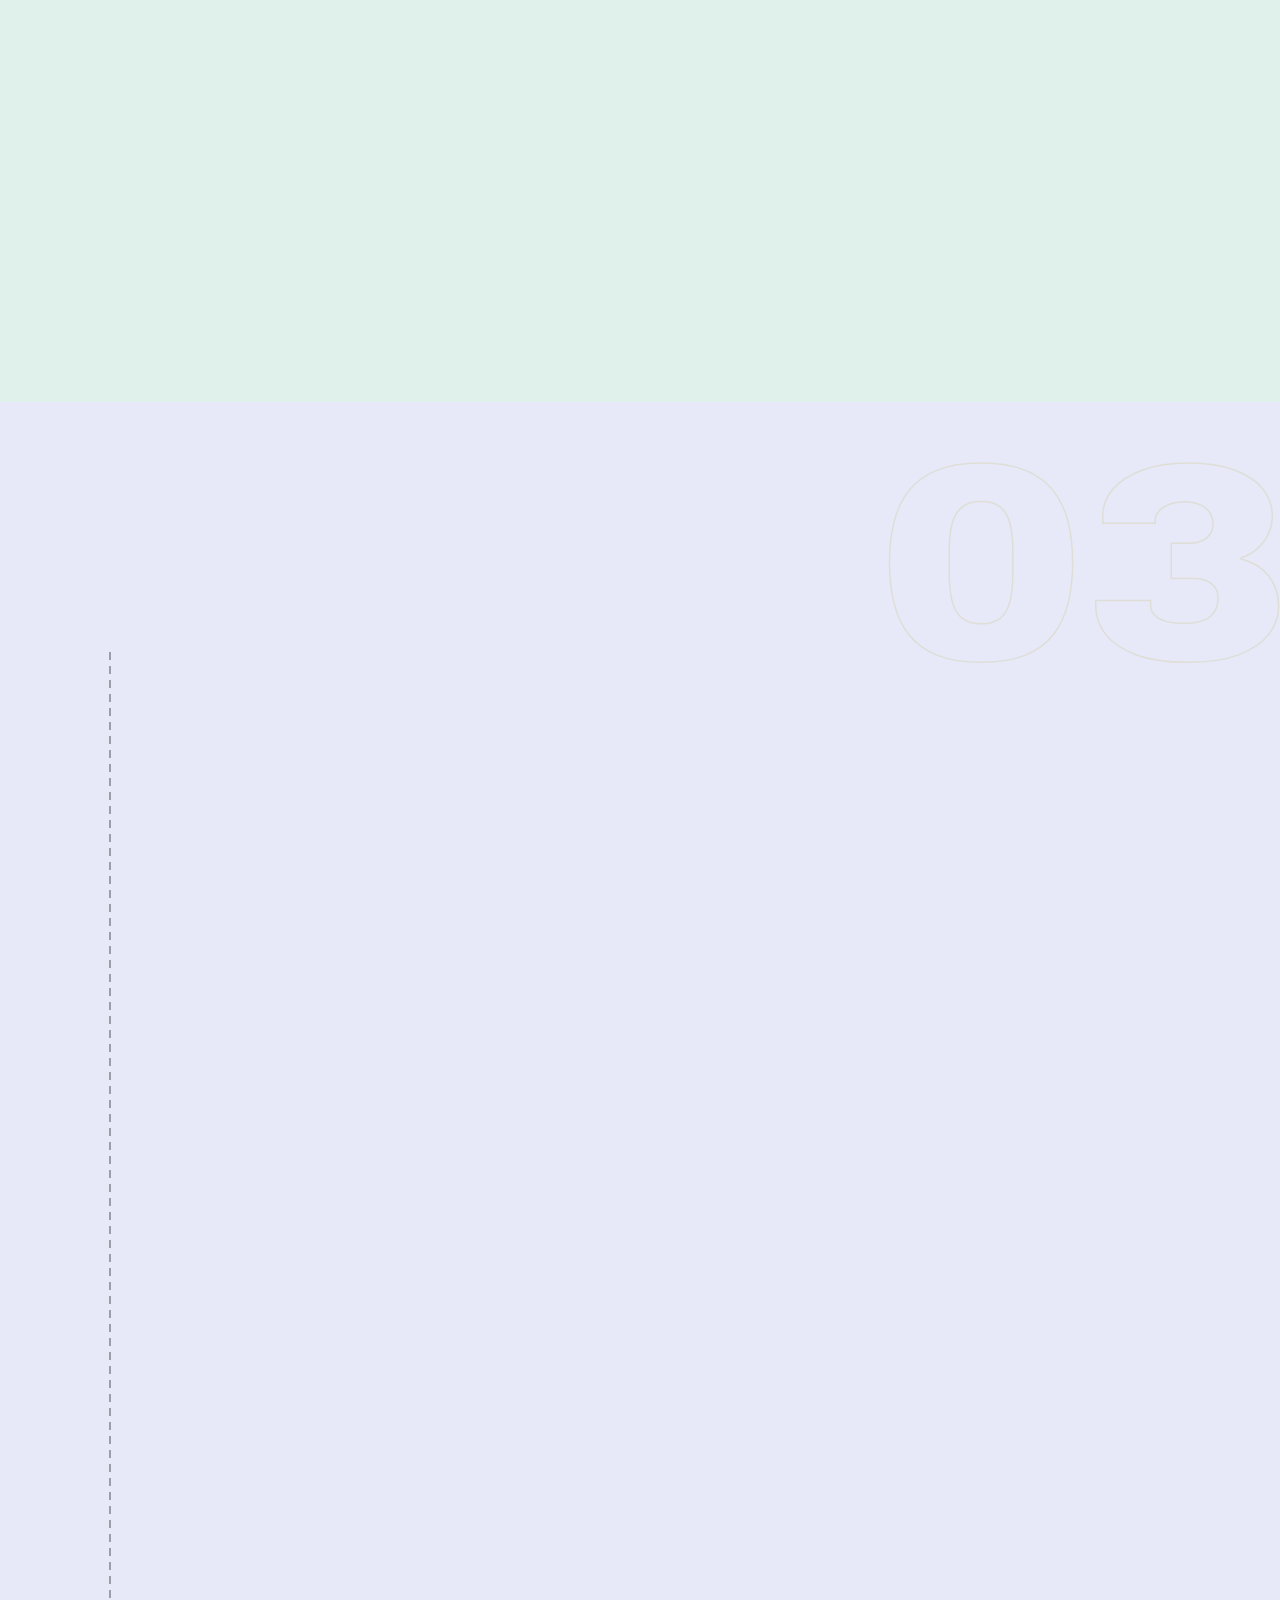
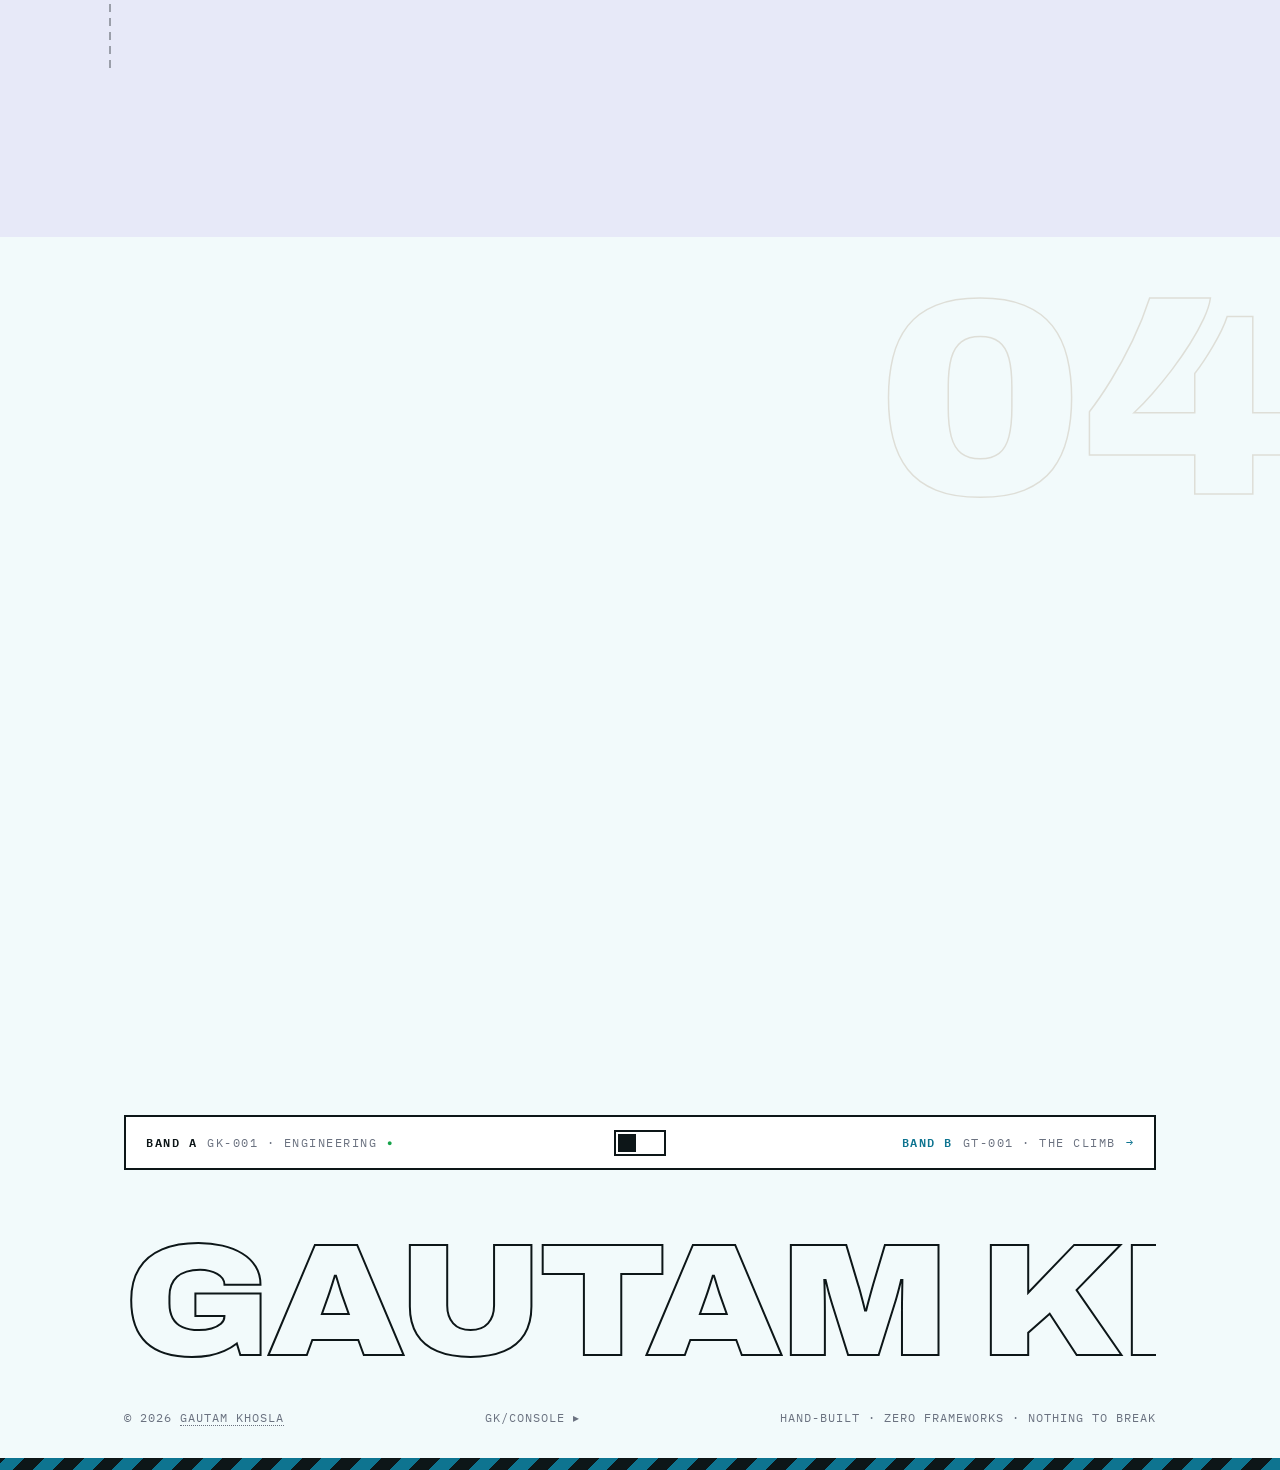
==== commit f7080ec7: "Commendations: add arXiv 2610.02240 to first paper; heading PUBLISHED · DOI · ARXIV; SW v39 Co-Autho" ====
--- a/index.html
+++ b/index.html
@@ -801,7 +801,7 @@
 
     <div class="cmds reveal">
       <div class="cmds-head"><span><b>COMMENDATIONS &amp; PUBLICATIONS</b></span><span class="cmds-note">JUDGED OR PUBLISHED &#183; NOT SELF-REPORTED</span></div>
-      <div class="cmds-sub">PUBLISHED &#183; DOI</div>
+      <div class="cmds-sub">PUBLISHED &#183; DOI &#183; ARXIV</div>
       <div class="cmds-grid cmds-4">
         <div class="cmd">
           <span class="cmd-medal" aria-hidden="true">&#128220;</span>
@@ -824,7 +824,7 @@
         <div class="cmd">
           <span class="cmd-medal" aria-hidden="true">&#128220;</span>
           <div class="cmd-title">Calibrating the Checksum</div>
-          <div class="cmd-org">First paper &#183; DOI 10.5281/zenodo.22054179</div>
+          <div class="cmd-org">First paper &#183; <a rel="noopener noreferrer external" href="https://arxiv.org/abs/2610.02240">arXiv 2610.02240</a> &#183; DOI 10.5281/zenodo.22054179</div>
           <div class="cmd-proj"><a rel="noopener noreferrer external" href="https://doi.org/10.5281/zenodo.22054179">assay-gpu</a> <span class="cmd-sub">&#183; CC BY 4.0, data and pre-registrations released</span></div>
         </div>
       </div>
--- a/styles.css
+++ b/styles.css
@@ -656,6 +656,8 @@
     .cmd:last-child{ border-bottom:0; } }
   .cmd-medal { position:absolute; left:20px; top:21px; font-size:20px; line-height:1; }
   .cmd-title { font-size:17px; font-weight:900; text-transform:uppercase; letter-spacing:-.3px; color:#fff; }
+  .cmd-org a { color:inherit; text-decoration:underline; text-underline-offset:2px; }
+  .cmd-org a:hover { color:#fff; }
   .cmd-org { font-family:"IBM Plex Mono",monospace; font-size:11px; letter-spacing:1.5px;
     color:var(--orange); font-weight:600; margin-top:3px; }
   .cmd-proj { font-family:"IBM Plex Mono",monospace; font-size:11.5px; color:#B9BDC7; margin-top:9px; }
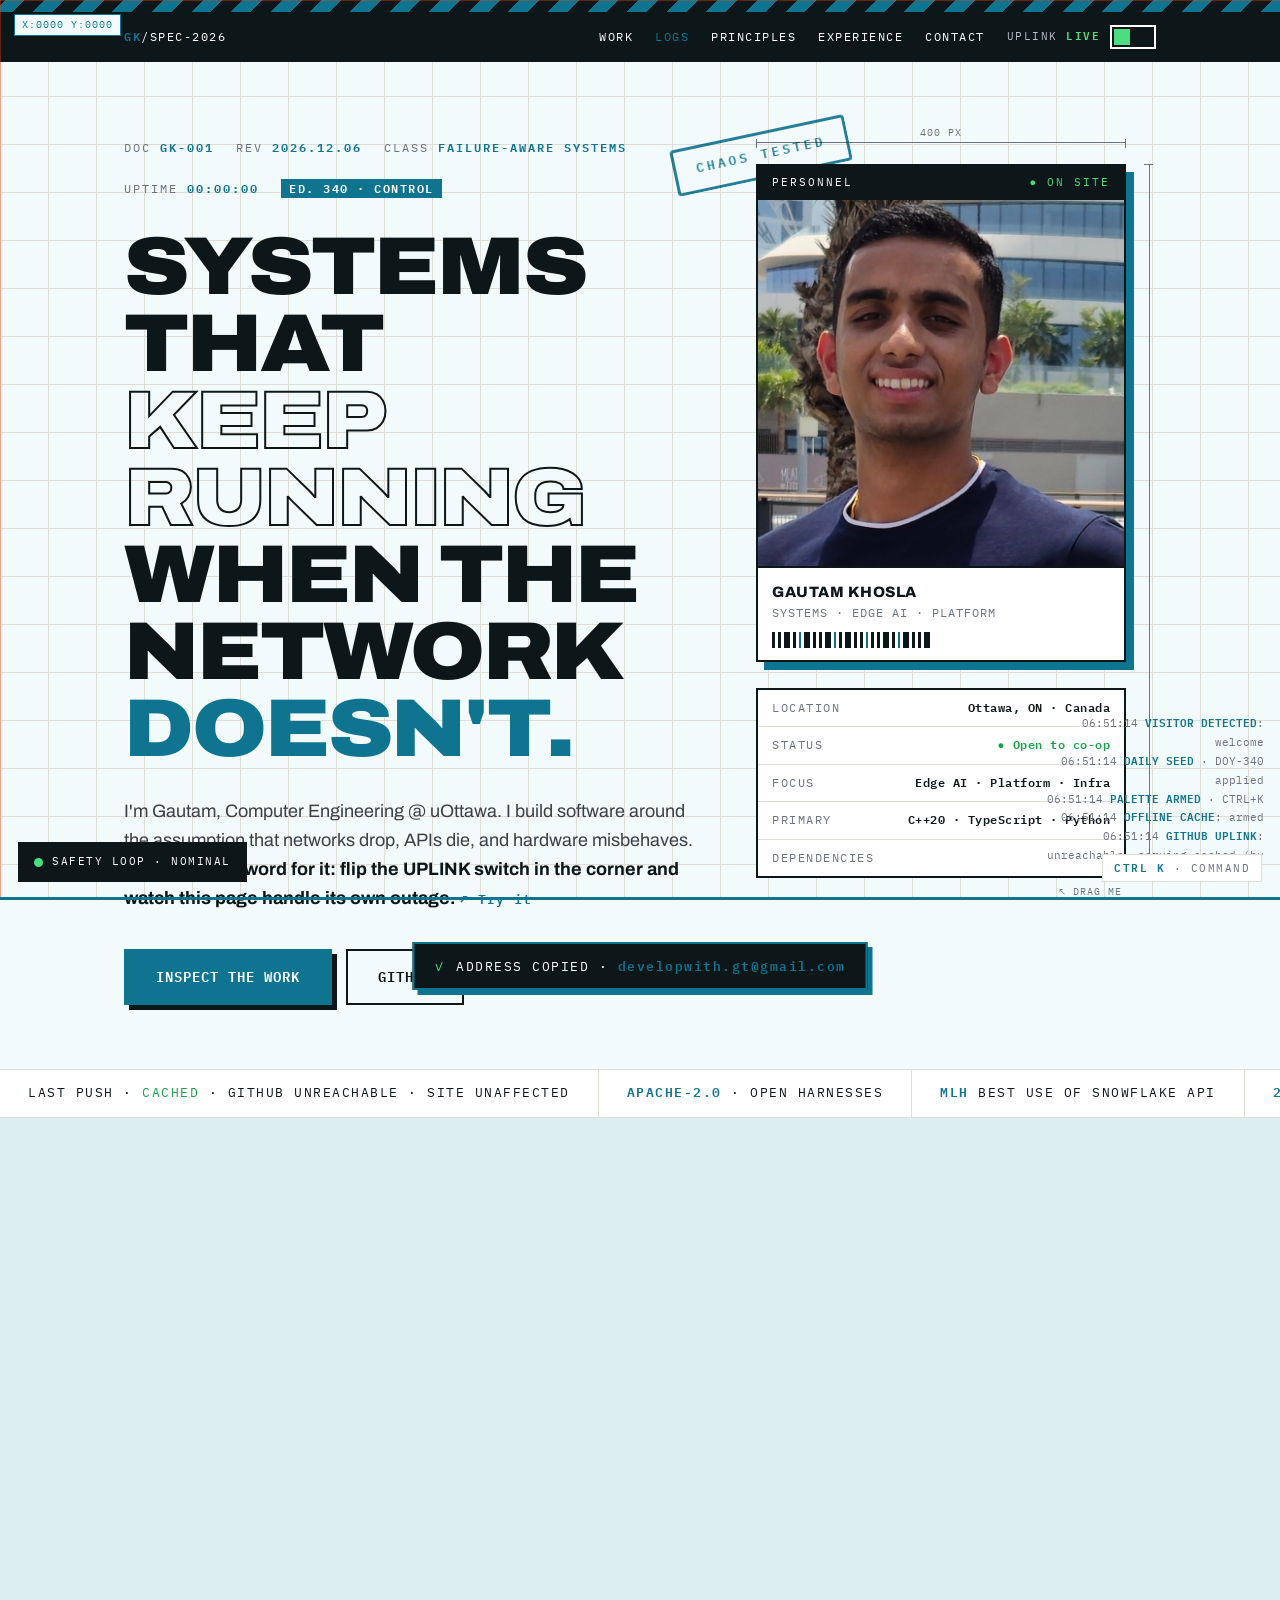
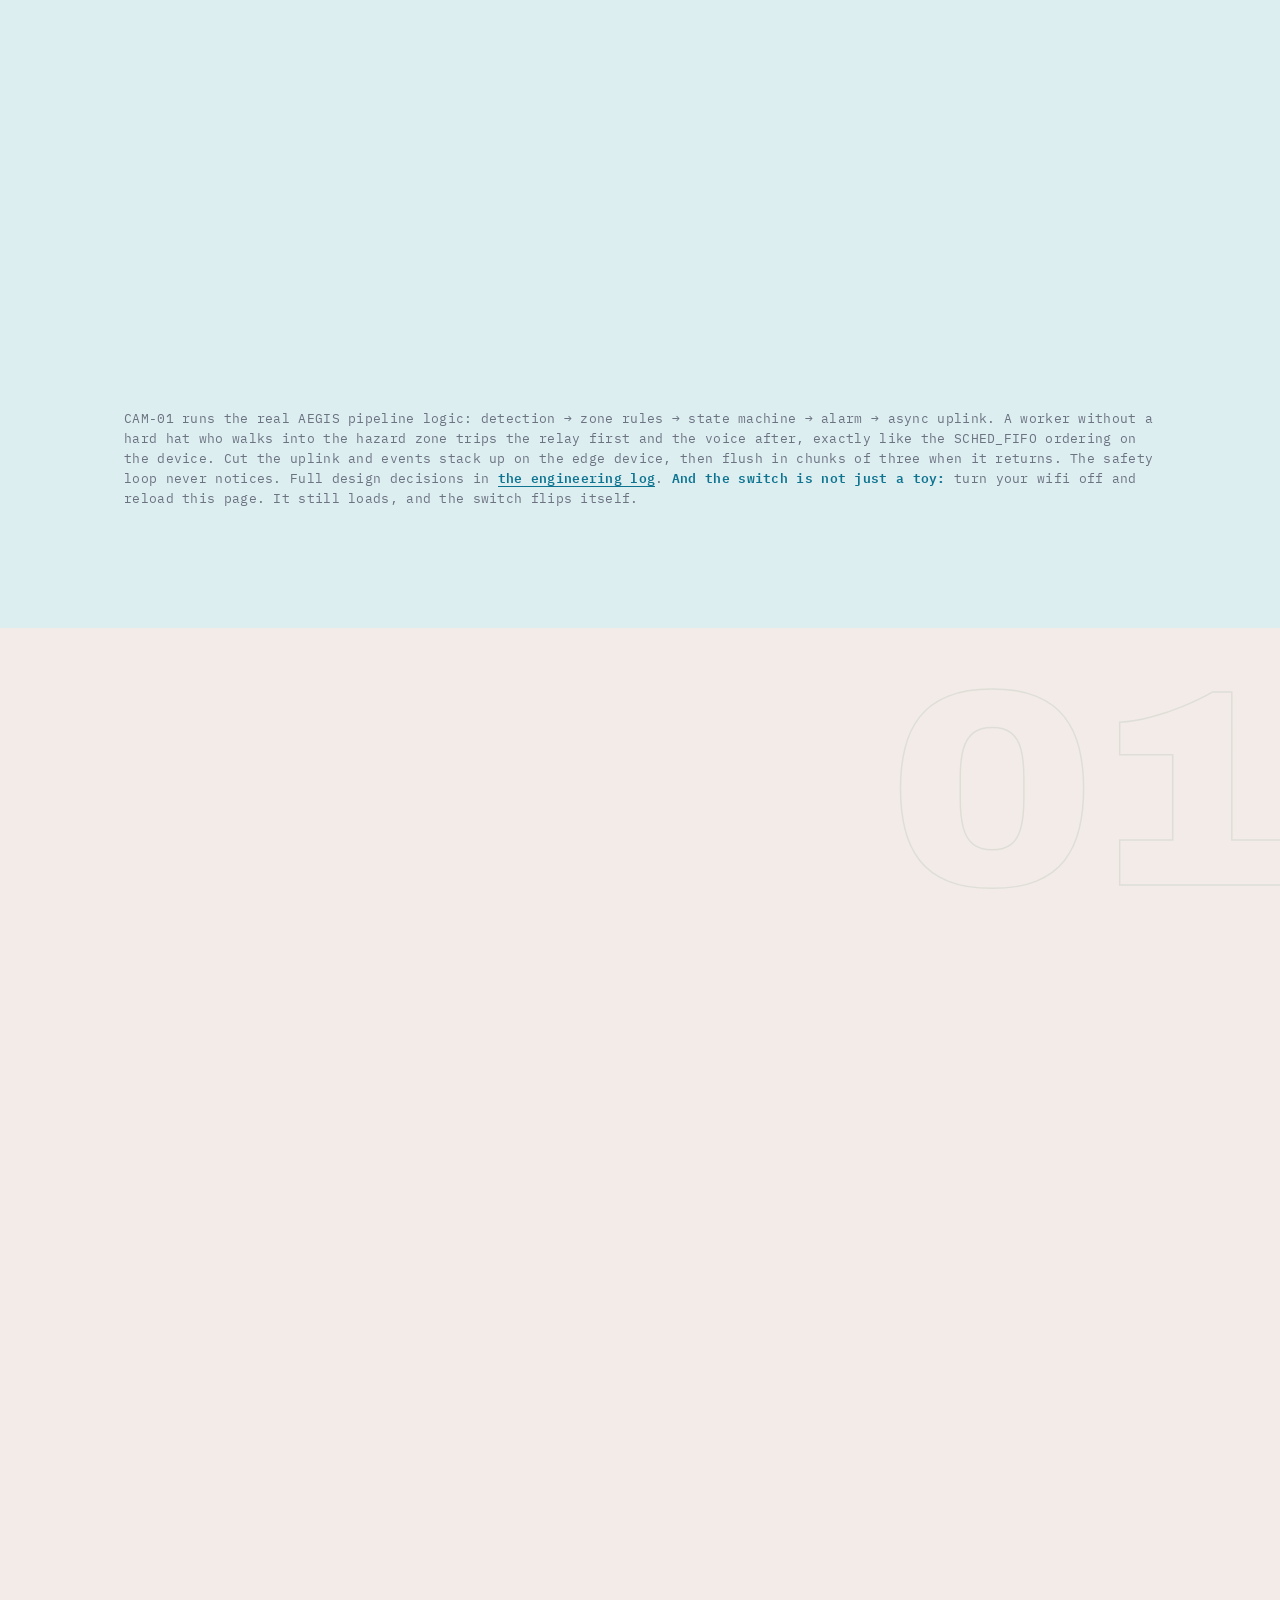
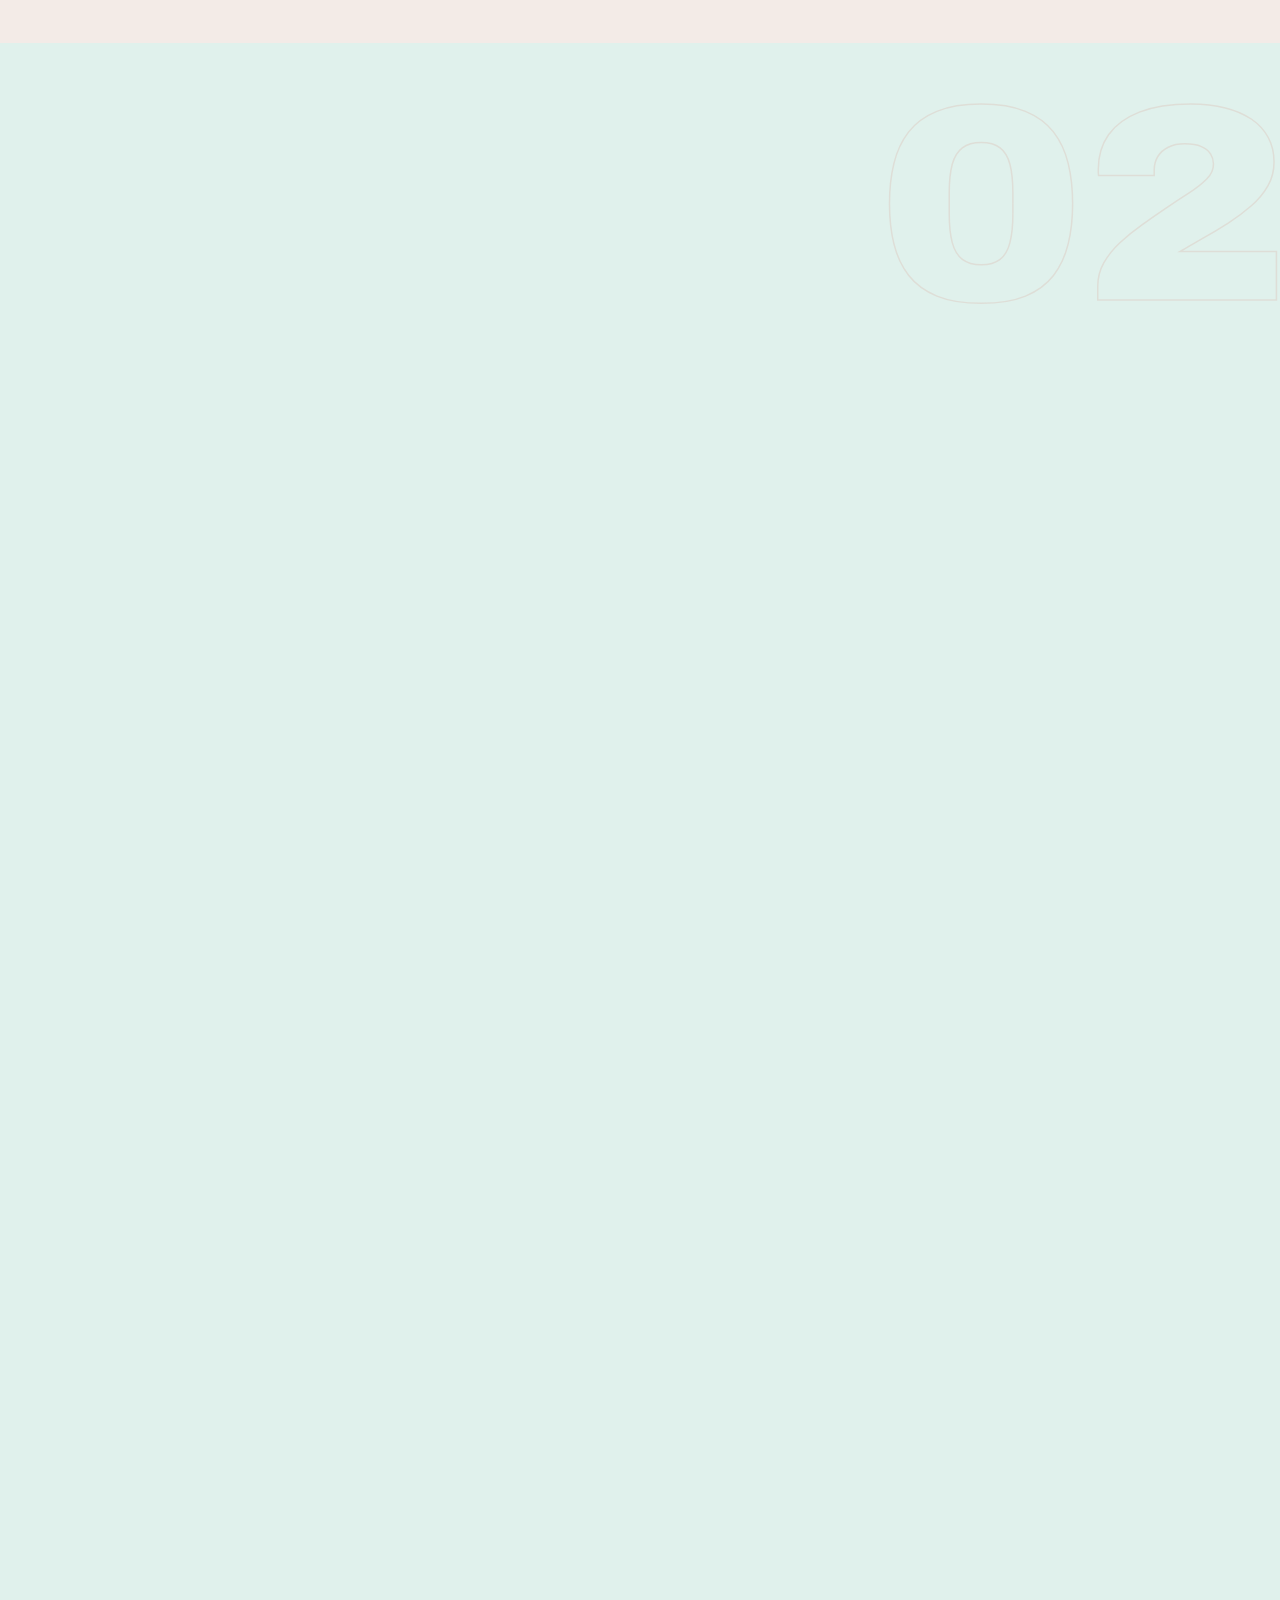
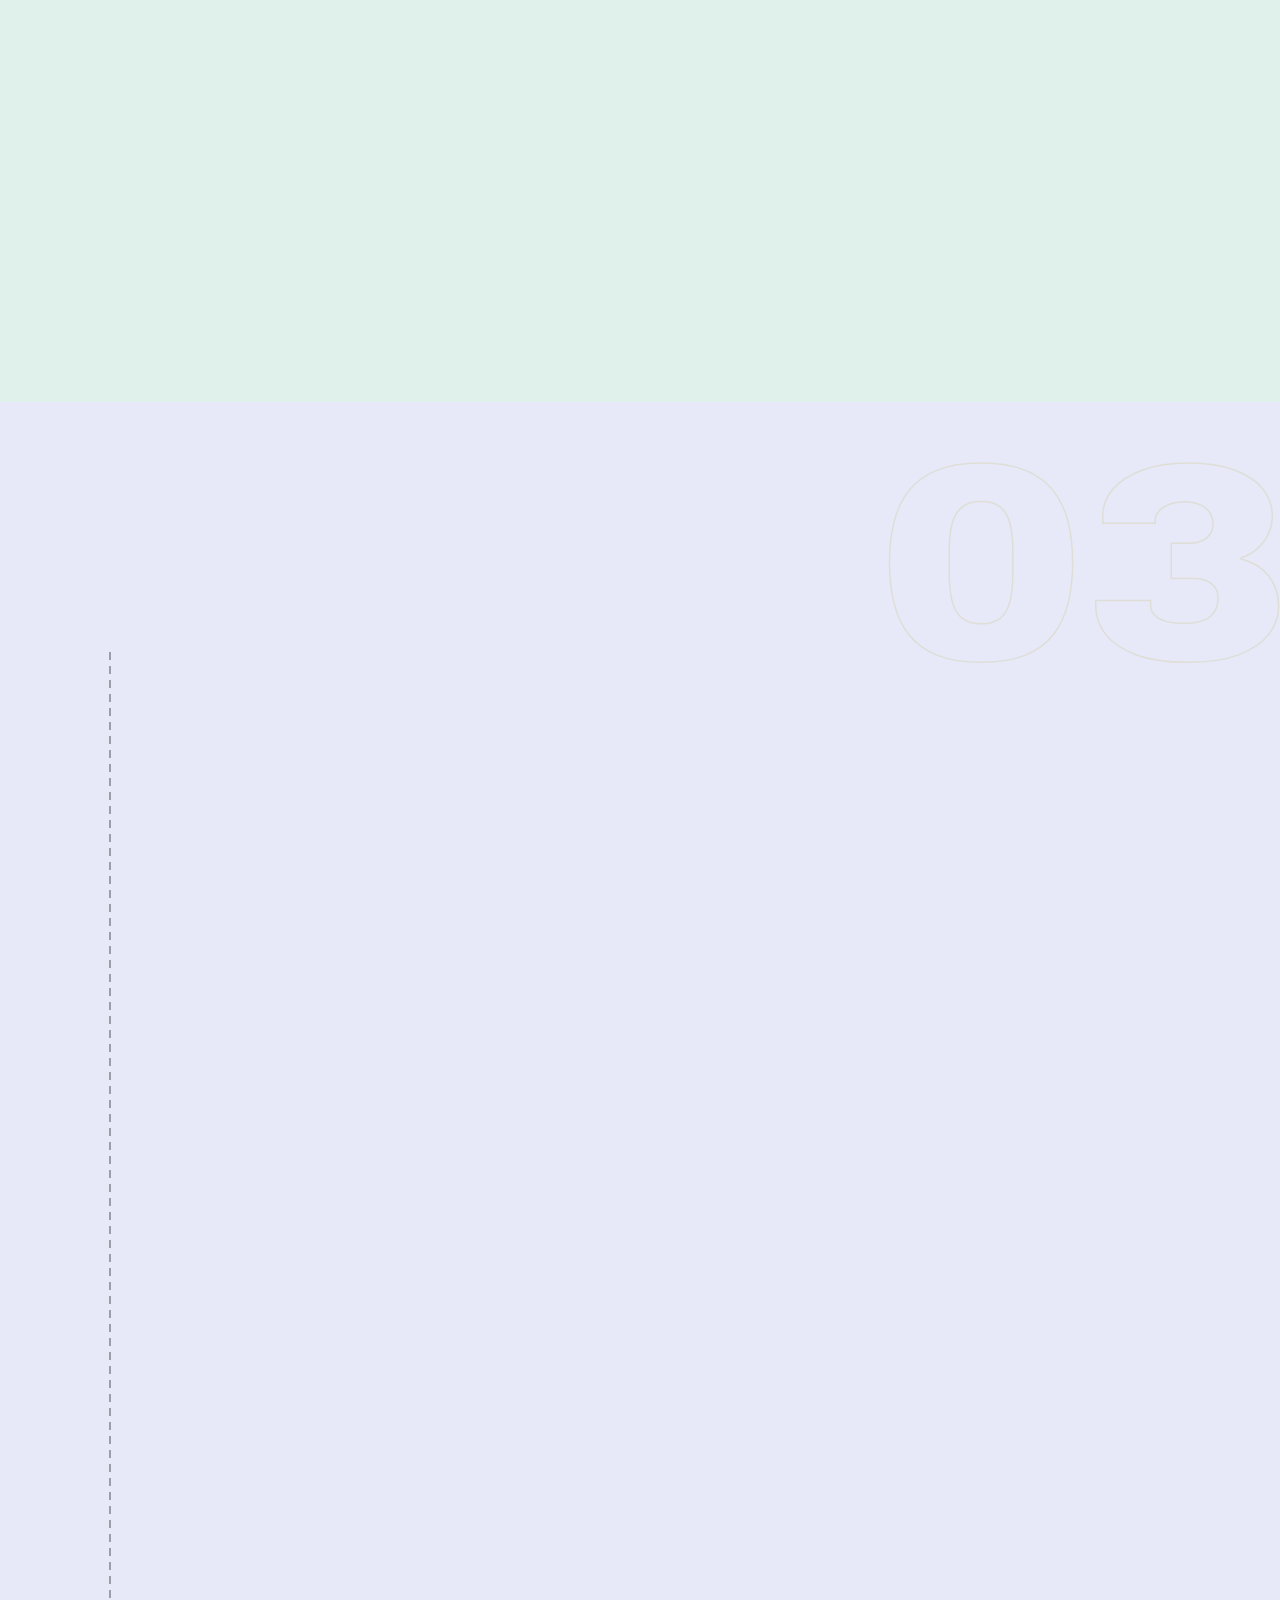
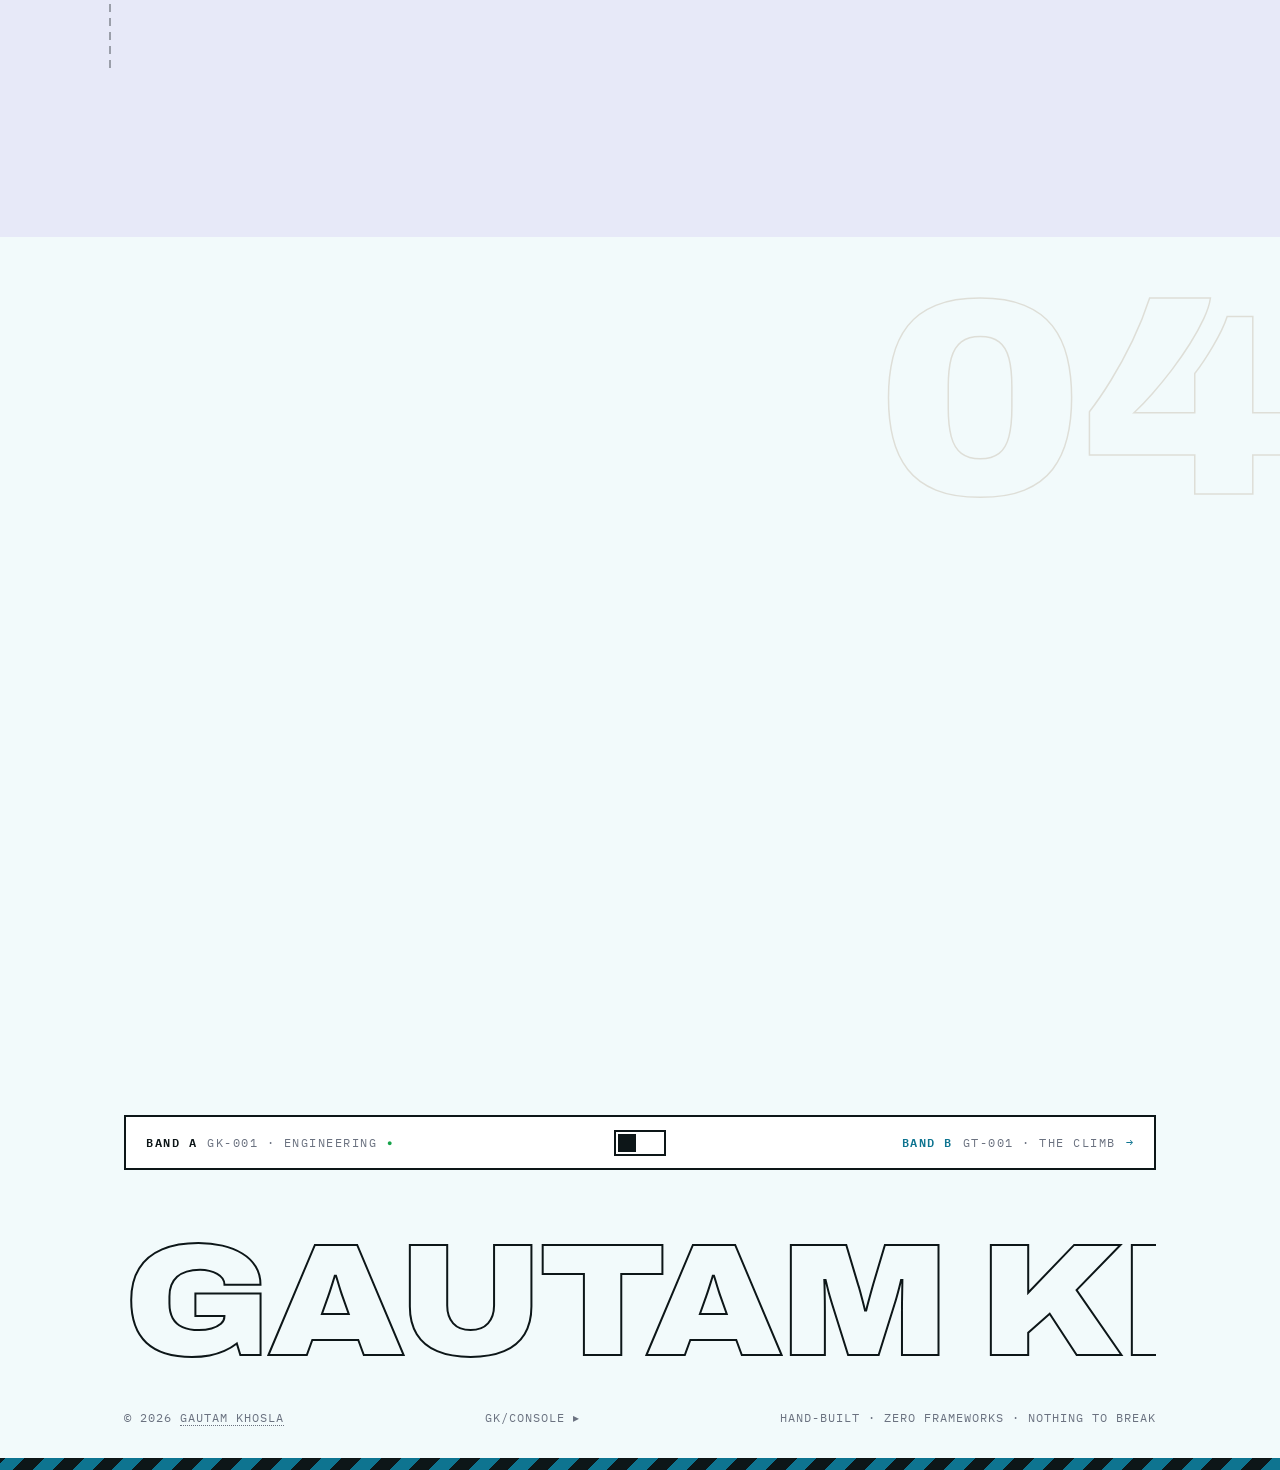
==== commit 260a15a6: "Field record: INTERNSHIP tag instead of title brackets; add to CMC card; SW v40 Co-Authored-By: Clau" ====
--- a/index.html
+++ b/index.html
@@ -921,7 +921,7 @@
         <span class="fstat live">● ACTIVE DUTY</span>
       </header>
       <div class="fbody">
-        <h3>AI Engineer (Internship)</h3>
+        <h3>AI Engineer</h3>
         <div class="forg">Xsolla · Montréal, remote</div>
         <p>AI engineering internship. The work belongs to Xsolla, so it stays off this site and off my GitHub, the same rule that keeps Cadence private.</p>
         <div class="ftags"><i>AI ENGINEERING</i><i>INTERNSHIP</i><i>REMOTE</i></div>
@@ -940,7 +940,7 @@
         <h3>Data Processor &amp; Software Developer</h3>
         <div class="forg">Canadian Musicians Cooperative</div>
         <p>Built <strong>Cadence</strong>, a production inventory and rental system, solo, from requirements gathering with non-technical staff to deployed software. Audited and repaired data-integrity failures and automated recurring workflows.</p>
-        <div class="ftags"><i>NEXT.JS</i><i>PRISMA</i><i>POSTGRESQL</i><i>STRIPE</i><i>RBAC</i><i>EN / FR</i></div>
+        <div class="ftags"><i>INTERNSHIP</i><i>NEXT.JS</i><i>PRISMA</i><i>POSTGRESQL</i><i>STRIPE</i><i>RBAC</i><i>EN / FR</i></div>
       </div>
       <div class="fstamp">SHIPPED SOLO</div>
     </article>
